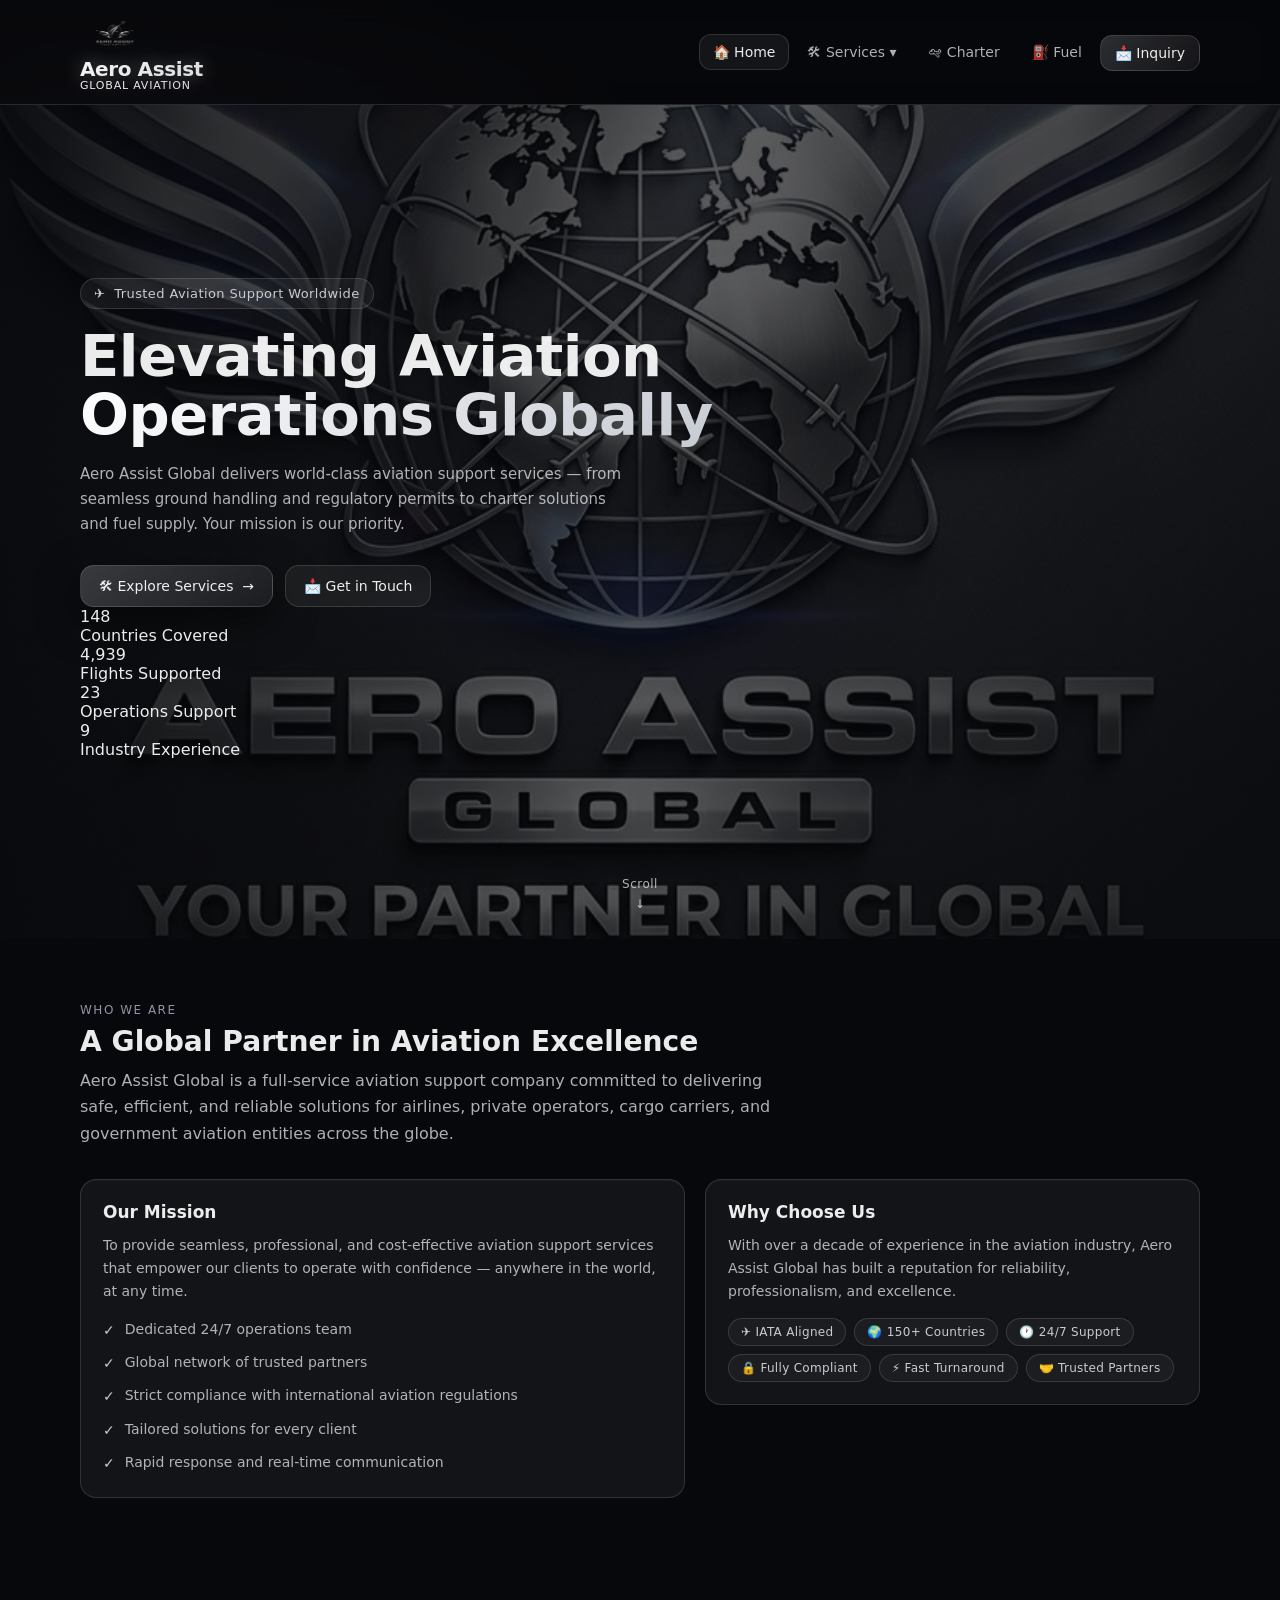
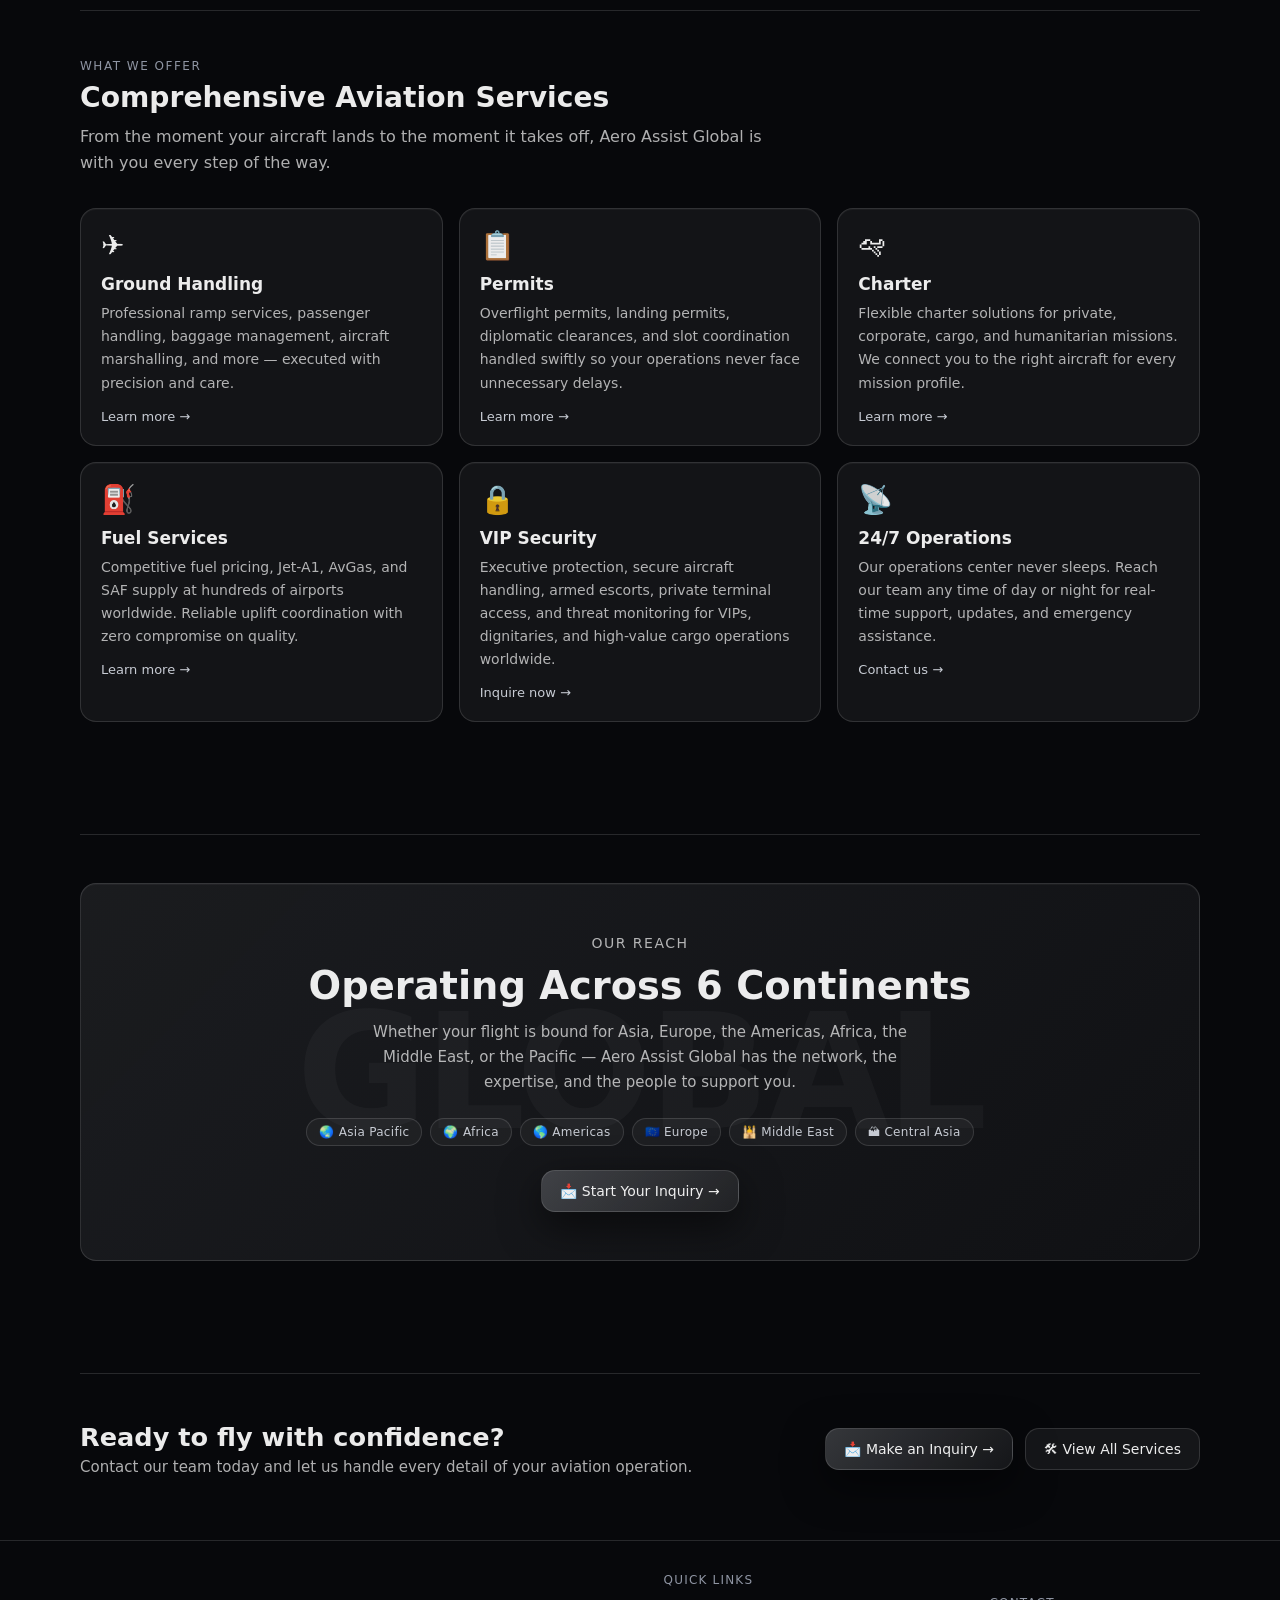
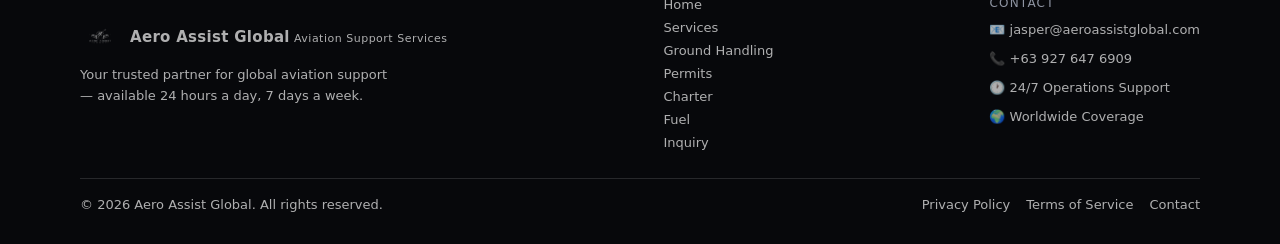
==== index.html @ 7ca82c84 "Update index.html" ====
<!DOCTYPE html>
<html lang="en">
<head>
  <meta charset="UTF-8" />
  <meta name="viewport" content="width=device-width, initial-scale=1.0" />
  <meta name="description" content="Aero Assist Global — Premier aviation support services including ground handling, permits, charter, and fuel services worldwide." />
  <title>Aero Assist Global | Aviation Support Services</title>
  <link rel="stylesheet" href="assets/css/styles.css" />
  <link rel="icon" type="image/png" href="assets/img/logo.png" />
</head>
<body>

  <a href="#main" class="skip-link">Skip to main content</a>

  <!-- ═══════════════════════════════════════
       HEADER / NAV
  ═══════════════════════════════════════ -->
  <header class="header">
    <div class="container">
      <nav class="nav" role="navigation" aria-label="Main navigation">

        <!-- Logo + Name - Larger -->
<div class="logo">
  <img src="assets/img/logo.png" 
       alt="Aero Assist Global Logo" 
       style="height: 46px; width: auto; margin-right: 12px;">
  <div style="
    display: flex;
    flex-direction: column;
    line-height: 1.1;
  ">
    <span style="
      font-size: 20px; 
      font-weight: 800; 
      color: rgba(255,255,255,0.98);
      letter-spacing: -0.4px;
    ">Aero Assist</span>
    <span style="
      font-size: 11px; 
      font-weight: 500; 
      color: rgba(255,255,255,0.65);
      letter-spacing: 0.8px;
    ">GLOBAL AVIATION</span>
  </div>
</div>

        <!-- Desktop + Mobile Nav Links -->
        <ul class="nav-links" data-nav-links role="list">

          <li class="nav-item">
            <a href="index.html"
               class="nav-link"
               data-page="index.html">
              🏠 Home
            </a>
          </li>

          <!-- Services with dropdown -->
          <li class="nav-item" data-dropdown>
            <a href="services.html"
               class="nav-link"
               data-page="services.html"
               aria-haspopup="true"
               aria-expanded="false">
              🛠 Services ▾
            </a>
           <div class="dropdown" role="menu">
  <a href="ground-handling.html" role="menuitem">
    <span class="dropdown-icon">✈️</span>
    <div>
      <div style="font-weight:600;color:rgba(255,255,255,0.92);">Ground Handling</div>
      <div style="font-size:12px;margin-top:2px;">Ramp, passenger & cargo support</div>
    </div>
  </a>
  <a href="permits.html" role="menuitem">
    <span class="dropdown-icon">📋</span>
    <div>
      <div style="font-weight:600;color:rgba(255,255,255,0.92);">Permits</div>
      <div style="font-size:12px;margin-top:2px;">Overflight & landing permits</div>
    </div>
  </a>
  <a href="hotel.html" role="menuitem">
    <span class="dropdown-icon">🏨</span>
    <div>
      <div style="font-weight:600;color:rgba(255,255,255,0.92);">Hotel</div>
      <div style="font-size:12px;margin-top:2px;">Crew & passenger accommodation</div>
    </div>
  </a>
  <a href="vip-transport.html" role="menuitem">
    <span class="dropdown-icon">🚗</span>
    <div>
      <div style="font-weight:600;color:rgba(255,255,255,0.92);">VIP Transportation</div>
      <div style="font-size:12px;margin-top:2px;">Luxury ground transfers</div>
    </div>
  </a>
</div>
          </li>

          <li class="nav-item">
            <a href="charter.html"
               class="nav-link"
               data-page="charter.html">
              🛩 Charter
            </a>
          </li>

          <li class="nav-item">
            <a href="fuel.html"
               class="nav-link"
               data-page="fuel.html">
              ⛽ Fuel
            </a>
          </li>

          <li class="nav-item">
            <a href="inquiry.html"
               class="nav-cta"
               data-page="inquiry.html">
              📩 Inquiry
            </a>
          </li>

        </ul>

        <!-- Hamburger button (mobile) -->
        <button
          class="menu-btn"
          data-menu-btn
          aria-label="Toggle navigation menu"
          aria-expanded="false">
          ☰
        </button>

      </nav>
    </div>
  </header>

  <!-- ═══════════════════════════════════════
       HERO — Background Video
  ═══════════════════════════════════════ -->
  <main id="main">
    <section class="hero" aria-label="Hero section">

      <!-- Background Video -->
      <video
        class="hero-video"
        autoplay
        muted
        loop
        playsinline
        poster="assets/media/hero-poster.jpg"
        aria-hidden="true">
        <source src="assets/media/hero.mp4" type="video/mp4" />
      </video>

      <!-- Overlay -->
      <div class="hero-overlay" aria-hidden="true"></div>

      <!-- Content -->
      <div class="container">
        <div class="hero-content">

          <div class="kicker">
            ✈️ &nbsp;Trusted Aviation Support Worldwide
          </div>

          <h1 class="hero-title">
            Elevating Aviation <span>Operations Globally</span>
          </h1>

          <p class="hero-lead">
            Aero Assist Global delivers world-class aviation support services —
            from seamless ground handling and regulatory permits to charter
            solutions and fuel supply. Your mission is our priority.
          </p>

          <div class="actions">
            <a href="services.html" class="btn primary">
              🛠 Explore Services &nbsp;→
            </a>
            <a href="inquiry.html" class="btn">
              📩 Get in Touch
            </a>
          </div>

          <!-- Animated Stats -->
          <div class="stats-row">
            <div class="stat-item reveal">
              <div
                class="num"
                data-target="150"
                data-suffix="+">0</div>
              <div class="label">Countries Covered</div>
            </div>
            <div class="stat-item reveal">
              <div
                class="num"
                data-target="5000"
                data-suffix="+">0</div>
              <div class="label">Flights Supported</div>
            </div>
            <div class="stat-item reveal">
              <div
                class="num"
                data-target="24"
                data-suffix="/7">0</div>
              <div class="label">Operations Support</div>
            </div>
            <div class="stat-item reveal">
              <div
                class="num"
                data-target="10"
                data-suffix="+ yrs">0</div>
              <div class="label">Industry Experience</div>
            </div>
          </div>

        </div>
      </div>

      <!-- Scroll hint -->
      <div class="scroll-hint" aria-hidden="true">
        <span>Scroll</span>
        <span>↓</span>
      </div>

    </section>

    <!-- ═══════════════════════════════════════
         SECTION — Who We Are
    ═══════════════════════════════════════ -->
    <section class="section" aria-labelledby="about-title">
      <div class="container">

        <p class="section-label">Who We Are</p>
        <h2 class="section-title reveal" id="about-title">
          A Global Partner in Aviation Excellence
        </h2>
        <p class="section-sub reveal">
          Aero Assist Global is a full-service aviation support company
          committed to delivering safe, efficient, and reliable solutions
          for airlines, private operators, cargo carriers, and government
          aviation entities across the globe.
        </p>

        <div class="split">
          <div class="panel reveal">
            <h3>Our Mission</h3>
            <p>
              To provide seamless, professional, and cost-effective aviation
              support services that empower our clients to operate with
              confidence — anywhere in the world, at any time.
            </p>
            <ul class="check-list" style="margin-top:14px;">
              <li>Dedicated 24/7 operations team</li>
              <li>Global network of trusted partners</li>
              <li>Strict compliance with international aviation regulations</li>
              <li>Tailored solutions for every client</li>
              <li>Rapid response and real-time communication</li>
            </ul>
          </div>
          <div class="panel reveal">
            <h3>Why Choose Us</h3>
            <p>
              With over a decade of experience in the aviation industry,
              Aero Assist Global has built a reputation for reliability,
              professionalism, and excellence.
            </p>
            <div class="badge-row" style="margin-top:14px;">
              <span class="badge">✈️ IATA Aligned</span>
              <span class="badge">🌍 150+ Countries</span>
              <span class="badge">🕐 24/7 Support</span>
              <span class="badge">🔒 Fully Compliant</span>
              <span class="badge">⚡ Fast Turnaround</span>
              <span class="badge">🤝 Trusted Partners</span>
            </div>
          </div>
        </div>

      </div>
    </section>

    <!-- ═══════════════════════════════════════
         SECTION — Services Overview
    ═══════════════════════════════════════ -->
    <section class="section" style="padding-top:0;" aria-labelledby="services-title">
      <div class="container">

        <hr class="divider" />

        <p class="section-label">What We Offer</p>
        <h2 class="section-title reveal" id="services-title">
          Comprehensive Aviation Services
        </h2>
        <p class="section-sub reveal">
          From the moment your aircraft lands to the moment it takes off,
          Aero Assist Global is with you every step of the way.
        </p>

        <div class="grid-3">

          <div class="card reveal">
            <div class="card-icon">✈️</div>
            <h3>Ground Handling</h3>
            <p>
              Professional ramp services, passenger handling, baggage
              management, aircraft marshalling, and more — executed with
              precision and care.
            </p>
            <a href="ground-handling.html" class="card-link">
              Learn more →
            </a>
          </div>

          <div class="card reveal">
            <div class="card-icon">📋</div>
            <h3>Permits</h3>
            <p>
              Overflight permits, landing permits, diplomatic clearances,
              and slot coordination handled swiftly so your operations
              never face unnecessary delays.
            </p>
            <a href="permits.html" class="card-link">
              Learn more →
            </a>
          </div>

          <div class="card reveal">
            <div class="card-icon">🛩</div>
            <h3>Charter</h3>
            <p>
              Flexible charter solutions for private, corporate, cargo,
              and humanitarian missions. We connect you to the right
              aircraft for every mission profile.
            </p>
            <a href="charter.html" class="card-link">
              Learn more →
            </a>
          </div>

          <div class="card reveal">
            <div class="card-icon">⛽</div>
            <h3>Fuel Services</h3>
            <p>
              Competitive fuel pricing, Jet-A1, AvGas, and SAF supply
              at hundreds of airports worldwide. Reliable uplift
              coordination with zero compromise on quality.
            </p>
            <a href="fuel.html" class="card-link">
              Learn more →
            </a>
          </div>

<div class="card reveal">
  <div class="card-icon">🔒</div>
  <h3>VIP Security</h3>
  <p>
    Executive protection, secure aircraft handling, armed escorts,
    private terminal access, and threat monitoring for VIPs,
    dignitaries, and high-value cargo operations worldwide.
  </p>
  <a href="inquiry.html" class="card-link">
    Inquire now →
  </a>
</div>

          <div class="card reveal">
            <div class="card-icon">📡</div>
            <h3>24/7 Operations</h3>
            <p>
              Our operations center never sleeps. Reach our team
              any time of day or night for real-time support,
              updates, and emergency assistance.
            </p>
            <a href="inquiry.html" class="card-link">
              Contact us →
            </a>
          </div>

        </div>

      </div>
    </section>

    <!-- ═══════════════════════════════════════
         SECTION — Global Reach Banner
    ═══════════════════════════════════════ -->
    <section
      class="section"
      style="padding-top:0;"
      aria-labelledby="reach-title">
      <div class="container">

        <hr class="divider" />

        <div
          class="panel reveal"
          style="
            text-align:center;
            padding: 48px 28px;
            background: linear-gradient(135deg,
              rgba(199,203,211,0.10),
              rgba(255,255,255,0.04));
            position:relative;
            overflow:hidden;">

          <!-- Decorative background text -->
          <div aria-hidden="true" style="
            position:absolute;
            inset:0;
            display:flex;
            align-items:center;
            justify-content:center;
            font-size: clamp(80px, 14vw, 160px);
            font-weight:900;
            color: rgba(255,255,255,0.03);
            pointer-events:none;
            user-select:none;
            letter-spacing:-4px;">
            GLOBAL
          </div>

          <div style="position:relative;">
            <p class="section-label" style="justify-content:center;display:flex;">
              Our Reach
            </p>
            <h2 id="reach-title" style="
              font-size: clamp(26px, 3vw, 40px);
              margin: 0 0 12px;">
              Operating Across 6 Continents
            </h2>
            <p style="
              color: var(--muted);
              max-width: 60ch;
              margin: 0 auto 24px;
              line-height:1.65;
              font-size:15px;">
              Whether your flight is bound for Asia, Europe, the Americas,
              Africa, the Middle East, or the Pacific — Aero Assist Global
              has the network, the expertise, and the people to support you.
            </p>
            <div class="badge-row" style="justify-content:center;">
              <span class="badge">🌏 Asia Pacific</span>
              <span class="badge">🌍 Africa</span>
              <span class="badge">🌎 Americas</span>
              <span class="badge">🇪🇺 Europe</span>
              <span class="badge">🕌 Middle East</span>
              <span class="badge">🏔 Central Asia</span>
            </div>
            <div style="margin-top:24px;">
              <a href="inquiry.html" class="btn primary">
                📩 Start Your Inquiry →
              </a>
            </div>
          </div>

        </div>

      </div>
    </section>

    <!-- ═══════════════════════════════════════
         SECTION — CTA Strip
    ═══════════════════════════════════════ -->
    <section class="section" style="padding-top:0;" aria-label="Call to action">
      <div class="container">
        <hr class="divider" />
        <div style="
          display:flex;
          align-items:center;
          justify-content:space-between;
          flex-wrap:wrap;
          gap:20px;">
          <div>
            <h2 style="margin:0 0 6px;font-size:clamp(20px,2vw,28px);">
              Ready to fly with confidence?
                          </h2>
            <p style="color:var(--muted);margin:0;font-size:15px;">
              Contact our team today and let us handle every detail
              of your aviation operation.
            </p>
          </div>
          <div class="actions">
            <a href="inquiry.html" class="btn primary">
              📩 Make an Inquiry →
            </a>
            <a href="services.html" class="btn">
              🛠 View All Services
            </a>
          </div>
        </div>
      </div>
    </section>

  </main>

  <!-- ═══════════════════════════════════════
       FOOTER
  ═══════════════════════════════════════ -->
  <footer class="footer" role="contentinfo">
    <div class="container">
      <div class="footer-inner">

        <!-- Brand -->
        <div>
          <div class="brand" style="margin-bottom:8px;">
            <img src="assets/img/logo.png" alt="Aero Assist Global Logo" />
            <div class="brand-text">
              <span class="name">Aero Assist Global</span>
              <span class="tag">Aviation Support Services</span>
            </div>
          </div>
          <p style="font-size:13px;color:var(--muted);max-width:38ch;line-height:1.6;">
            Your trusted partner for global aviation support —
            available 24 hours a day, 7 days a week.
          </p>
        </div>

        <!-- Quick Links -->
        <div>
          <p style="
            font-size:12px;
            text-transform:uppercase;
            letter-spacing:1.2px;
            color:var(--silver-2);
            margin:0 0 10px;">
            Quick Links
          </p>
          <div class="footer-links" style="flex-direction:column;gap:8px;">
            <a href="index.html">Home</a>
            <a href="services.html">Services</a>
            <a href="ground-handling.html">Ground Handling</a>
            <a href="permits.html">Permits</a>
            <a href="charter.html">Charter</a>
            <a href="fuel.html">Fuel</a>
            <a href="inquiry.html">Inquiry</a>
          </div>
        </div>

        <!-- Contact Info -->
        <div>
          <p style="
            font-size:12px;
            text-transform:uppercase;
            letter-spacing:1.2px;
            color:var(--silver-2);
            margin:0 0 10px;">
            Contact
          </p>
          <div style="
            display:grid;
            gap:8px;
            font-size:13px;
            color:var(--muted);
            line-height:1.6;">
            <span>📧 jasper@aeroassistglobal.com</span>
            <span>📞 +63 927 647 6909</span>
            <span>🕐 24/7 Operations Support</span>
            <span>🌍 Worldwide Coverage</span>
          </div>
        </div>

      </div>

      <!-- Bottom bar -->
      <div style="
        margin-top:28px;
        padding-top:18px;
        border-top:1px solid var(--border);
        display:flex;
        align-items:center;
        justify-content:space-between;
        flex-wrap:wrap;
        gap:12px;
        font-size:13px;
        color:var(--muted);">
        <span>
          © <span data-year></span> Aero Assist Global.
          All rights reserved.
        </span>
        <div class="footer-links">
          <a href="inquiry.html">Privacy Policy</a>
          <a href="inquiry.html">Terms of Service</a>
          <a href="inquiry.html">Contact</a>
        </div>
      </div>

    </div>
  </footer>

  <script src="assets/js/main.js"></script>
</body>
</html>
---- assets/css/styles.css ----
/* ============================================================
   AERO ASSIST GLOBAL — Global Stylesheet
   Theme: Black + Silver | Modern | Responsive
   ============================================================ */

:root {
  --bg: #07080b;
  --surface: rgba(255, 255, 255, 0.06);
  --surface-2: rgba(255, 255, 255, 0.10);
  --text: rgba(255, 255, 255, 0.92);
  --muted: rgba(255, 255, 255, 0.68);
  --silver: #c7cbd3;
  --silver-2: #8f95a3;
  --border: rgba(255, 255, 255, 0.13);
  --shadow: 0 14px 40px rgba(0, 0, 0, 0.55);
  --radius: 16px;
  --max: 1120px;
  --font: ui-sans-serif, system-ui, -apple-system, "Segoe UI", Roboto, Arial, sans-serif;
  --transition: 200ms ease;
}

/* ── Reset ── */
*, *::before, *::after { box-sizing: border-box; margin: 0; padding: 0; }
html { scroll-behavior: smooth; font-size: 16px; }
body {
  font-family: var(--font);
  background:
    radial-gradient(1200px 700px at 10% 10%, rgba(199, 203, 211, 0.11), transparent 55%),
    radial-gradient(900px 550px at 85% 15%, rgba(199, 203, 211, 0.09), transparent 60%),
    var(--bg);
  color: var(--text);
  min-height: 100vh;
  -webkit-font-smoothing: antialiased;
}
a { color: inherit; text-decoration: none; }
img, video { display: block; max-width: 100%; }
ul { list-style: none; }

/* ── Layout ── */
.container {
  width: min(var(--max), calc(100% - 32px));
  margin-inline: auto;
}

/* ── Skip link (accessibility) ── */
.skip-link {
  position: absolute;
  left: -999px;
  top: auto;
  width: 1px;
  height: 1px;
  overflow: hidden;
}
.skip-link:focus {
  left: 16px;
  top: 16px;
  width: auto;
  height: auto;
  padding: 10px 14px;
  background: #111;
  border: 1px solid var(--border);
  border-radius: 10px;
  z-index: 9999;
}

/* ============================================================
   HEADER / NAV
   ============================================================ */
.header {
  position: sticky;
  top: 0;
  z-index: 100;
  backdrop-filter: blur(14px);
  -webkit-backdrop-filter: blur(14px);
  background: rgba(7, 8, 11, 0.60);
  border-bottom: 1px solid var(--border);
}

.nav {
  display: flex;
  align-items: center;
  justify-content: space-between;
  padding: 12px 0;
  gap: 12px;
  position: relative;
}

/* Brand */
.brand {
  display: flex;
  align-items: center;
  gap: 10px;
  flex-shrink: 0;
}
.brand img {
  width: 40px;
  height: 40px;
  object-fit: contain;
}
.brand-text .name {
  font-size: 15px;
  font-weight: 700;
  letter-spacing: 0.3px;
  line-height: 1.2;
}
.brand-text .tag {
  font-size: 11px;
  color: var(--muted);
  letter-spacing: 0.5px;
}

/* Logo Styles - Larger & Glowing */
.logo {
  font-size: clamp(28px, 5.5vw, 38px);
  font-weight: 900;
  letter-spacing: -1px;
  background: linear-gradient(135deg, #ffffff 0%, rgba(255,255,255,0.95) 30%, rgba(255,255,255,0.85) 100%);
  -webkit-background-clip: text;
  -webkit-text-fill-color: transparent;
  background-clip: text;
  position: relative;
  text-shadow: 0 0 20px rgba(255,255,255,0.40), 0 0 40px rgba(255,255,255,0.15);
  transition: all 0.4s cubic-bezier(0.25, 0.46, 0.45, 0.94);
}
.logo:hover {
  text-shadow: 0 0 30px rgba(255,255,255,0.60), 0 0 60px rgba(255,255,255,0.25);
  transform: scale(1.05);
}
@media (max-width: 768px) {
  .logo {
    font-size: clamp(26px, 8vw, 34px);
    text-shadow: 0 0 25px rgba(255,255,255,0.50), 0 0 50px rgba(255,255,255,0.20);
  }
}

/* Nav links */
.nav-links {
  display: flex;
  align-items: center;
  gap: 4px;
}

.nav-item { position: relative; }

.nav-link {
  display: inline-flex;
  align-items: center;
  gap: 6px;
  padding: 9px 13px;
  border-radius: 12px;
  border: 1px solid transparent;
  color: var(--muted);
  font-size: 14px;
  transition: background var(--transition), color var(--transition), border-color var(--transition);
  cursor: pointer;
  white-space: nowrap;
  user-select: none;
}
.nav-link svg { width: 14px; height: 14px; transition: transform var(--transition); }
.nav-item:hover > .nav-link svg { transform: rotate(180deg); }
.nav-link:hover,
.nav-link.active {
  color: var(--text);
  background: var(--surface);
  border-color: var(--border);
}

/* Inquiry CTA button */
.nav-cta {
  padding: 9px 14px;
  border-radius: 12px;
  background: linear-gradient(135deg, rgba(199, 203, 211, 0.20), rgba(255, 255, 255, 0.05));
  border: 1px solid var(--border);
  color: var(--text);
  font-size: 14px;
  transition: background var(--transition), transform var(--transition);
}
.nav-cta:hover {
  background: linear-gradient(135deg, rgba(199, 203, 211, 0.28), rgba(255, 255, 255, 0.08));
  transform: translateY(-1px);
}

/* Dropdown */
.dropdown {
  position: absolute;
  top: calc(100% + 8px);
  left: 0;
  min-width: 230px;
  background: rgba(10, 12, 18, 0.96);
  border: 1px solid var(--border);
  border-radius: 14px;
  box-shadow: var(--shadow);
  padding: 8px;
  opacity: 0;
  pointer-events: none;
  transform: translateY(6px);
  transition: opacity var(--transition), transform var(--transition);
}
.nav-item:hover .dropdown,
.nav-item:focus-within .dropdown {
  opacity: 1;
  pointer-events: all;
  transform: translateY(0);
}
.dropdown a {
  display: flex;
  align-items: center;
  gap: 10px;
  padding: 10px 12px;
  border-radius: 10px;
  color: var(--muted);
  font-size: 14px;
  transition: background var(--transition), color var(--transition);
}
.dropdown a:hover {
  background: var(--surface);
  color: var(--text);
}
.dropdown a svg {
  width: 16px;
  height: 16px;
  flex-shrink: 0;
  color: var(--silver-2);
}

/* Hamburger */
.menu-btn {
  display: none;
  align-items: center;
  justify-content: center;
  padding: 9px 11px;
  border-radius: 12px;
  background: var(--surface);
  border: 1px solid var(--border);
  color: var(--text);
  cursor: pointer;
  transition: background var(--transition);
}
.menu-btn:hover { background: var(--surface-2); }
.menu-btn svg { width: 20px; height: 20px; }

/* ── Mobile nav ── */
@media (max-width: 900px) {
  .menu-btn { display: flex; }
  .nav-links {
    display: none;
    position: absolute;
    top: 58px;
    left: 0;
    right: 0;
    flex-direction: column;
    align-items: stretch;
    background: rgba(10, 12, 18, 0.97);
    border: 1px solid var(--border);
    border-radius: 16px;
    padding: 10px;
    gap: 4px;
  }
  .nav-links.open { display: flex; }
  .nav-item:hover .dropdown { opacity: 0; pointer-events: none; transform: translateY(6px); }
  .dropdown {
    position: static;
    opacity: 0;
    pointer-events: none;
    transform: none;
    max-height: 0;
    overflow: hidden;
    transition: opacity var(--transition), max-height 300ms ease;
    border-radius: 12px;
    margin-top: 4px;
  }
  .nav-item.open .dropdown {
    opacity: 1;
    pointer-events: all;
    max-height: 300px;
  }
  .nav-cta { text-align: center; }
}

/* ============================================================
   HERO (Home page)
   ============================================================ */
.hero {
  position: relative;
  min-height: calc(100vh - 66px);
  display: grid;
  align-items: center;
  overflow: hidden;
}

.hero-video {
  position: absolute;
  inset: 0;
  width: 100%;
  height: 100%;
  object-fit: cover;
  filter: brightness(0.70) saturate(0.90);
}

.hero-overlay {
  position: absolute;
  inset: 0;
  background: linear-gradient(
    105deg,
    rgba(7, 8, 11, 0.88) 0%,
    rgba(7, 8, 11, 0.50) 50%,
    rgba(7, 8, 11, 0.80) 100%
  );
}

.hero-content {
  position: relative;
  padding: 72px 0 80px;
  max-width: 680px;
}

.kicker {
  display: inline-flex;
  align-items: center;
  gap: 8px;
  padding: 7px 13px;
  border: 1px solid var(--border);
  background: rgba(255, 255, 255, 0.06);
  border-radius: 999px;
  color: var(--silver);
  font-size: 13px;
  letter-spacing: 0.4px;
  margin-bottom: 18px;
}
.kicker svg { width: 14px; height: 14px; }

.hero-title {
  font-size: clamp(36px, 4.5vw, 62px);
  line-height: 1.04;
  letter-spacing: -0.5px;
  margin-bottom: 16px;
}
.hero-title span {
  background: linear-gradient(135deg, #ffffff, var(--silver));
  -webkit-background-clip: text;
  -webkit-text-fill-color: transparent;
  background-clip: text;
}

.hero-lead {
  color: var(--muted);
  font-size: clamp(15px, 1.1vw, 18px);
  line-height: 1.65;
  margin-bottom: 28px;
  max-width: 58ch;
}

.actions {
  display: flex;
  gap: 12px;
  flex-wrap: wrap;
}

/* Scroll indicator */
.scroll-hint {
  position: absolute;
  bottom: 28px;
  left: 50%;
  transform: translateX(-50%);
  display: flex;
  flex-direction: column;
  align-items: center;
  gap: 6px;
  color: var(--muted);
  font-size: 12px;
  letter-spacing: 0.5px;
  animation: bounce 2s infinite;
}
.scroll-hint svg { width: 18px; height: 18px; }
@keyframes bounce {
  0%, 100% { transform: translateX(-50%) translateY(0); }
  50% { transform: translateX(-50%) translateY(6px); }
}

/* ============================================================
   BUTTONS
   ============================================================ */
.btn {
  display: inline-flex;
  align-items: center;
  justify-content: center;
  gap: 8px;
  padding: 12px 18px;
  border-radius: 14px;
  border: 1px solid var(--border);
  background: var(--surface);
  color: var(--text);
  font-size: 14px;
  font-family: var(--font);
  cursor: pointer;
  transition: transform var(--transition), background var(--transition), border-color var(--transition), box-shadow var(--transition);
}
.btn:hover {
  transform: translateY(-2px);
  background: var(--surface-2);
  border-color: rgba(255, 255, 255, 0.22);
  box-shadow: 0 8px 24px rgba(0, 0, 0, 0.35);
}
.btn:active { transform: translateY(0); }
.btn.primary {
  background: linear-gradient(135deg, rgba(199, 203, 211, 0.24), rgba(255, 255, 255, 0.06));
  box-shadow: var(--shadow);
}
.btn.primary:hover {
  background: linear-gradient(135deg, rgba(199, 203, 211, 0.30), rgba(255, 255, 255, 0.09));
}
.btn svg { width: 16px; height: 16px; }

/* ============================================================
   SECTIONS
   ============================================================ */
.section { padding: 64px 0; }
.section-label {
  font-size: 12px;
  letter-spacing: 1.5px;
  text-transform: uppercase;
  color: var(--silver-2);
  margin-bottom: 8px;
}
.section-title {
  font-size: clamp(22px, 2.2vw, 30px);
  margin-bottom: 10px;
}
.section-sub {
  color: var(--muted);
  max-width: 68ch;
  line-height: 1.65;
  margin-bottom: 32px;
}

/* Divider */
.divider {
  border: none;
  border-top: 1px solid var(--border);
  margin: 0;
}

/* ============================================================
   CARDS / GRID
   ============================================================ */
.grid-3 {
  display: grid;
  grid-template-columns: repeat(3, 1fr);
  gap: 16px;
}
.grid-2 {
  display: grid;
  grid-template-columns: repeat(2, 1fr);
  gap: 16px;
}
@media (max-width: 900px) { .grid-3 { grid-template-columns: 1fr; } }

.card {
  background: rgba(255, 255, 255, 0.05);
  border: 1px solid var(--border);
  border-radius: var(--radius);
  padding: 20px;
  box-shadow: 0 1px 0 rgba(255, 255, 255, 0.04) inset;
  transition: transform var(--transition), background var(--transition), border-color var(--transition);
}
.card:hover {
  transform: translateY(-3px);
  background: rgba(255, 255, 255, 0.08);
  border-color: rgba(255, 255, 255, 0.22);
}
.card-icon {
  font-size: 28px;
  margin-bottom: 12px;
}
.card h3 {
  margin: 0 0 8px;
  font-size: 17px;
}
.card p {
  color: var(--muted);
  line-height: 1.65;
  font-size: 14px;
}
.card-link {
  display: inline-flex;
  align-items: center;
  gap: 6px;
  margin-top: 14px;
  font-size: 13px;
  color: var(--silver);
  transition: gap var(--transition);
}
.card-link:hover { gap: 10px; }

/* ============================================================
   PAGE HERO (inner pages)
   ============================================================ */
.page-hero {
  padding: 52px 0 36px;
  border-bottom: 1px solid var(--border);
  background: linear-gradient(180deg, rgba(255, 255, 255, 0.05), transparent);
  position: relative;
  overflow: hidden;
}
.page-hero::before {
  content: "";
  position: absolute;
  inset: 0;
  background: radial-gradient(800px 400px at 80% 50%, rgba(199, 203, 211, 0.07), transparent 70%);
  pointer-events: none;
}
.breadcrumbs {
  font-size: 13px;
  color: var(--silver-2);
  margin-bottom: 12px;
  display: flex;
  align-items: center;
  gap: 6px;
}
.breadcrumbs a:hover { color: var(--text); }
.page-title {
  font-size: clamp(28px, 3.2vw, 46px);
  margin: 0 0 10px;
  letter-spacing: -0.3px;
}
.page-title span {
  background: linear-gradient(135deg, #ffffff, #8f95a3);
  -webkit-background-clip: text;
  -webkit-text-fill-color: transparent;
  background-clip: text;
}
.page-lead {
  color: var(--muted);
  max-width: 72ch;
  line-height: 1.65;
  font-size: clamp(14px, 1vw, 17px);
}

/* ============================================================
   SPLIT LAYOUT
   ============================================================ */
.split {
  display: grid;
  grid-template-columns: 1.1fr 0.9fr;
  gap: 20px;
  align-items: start;
}
@media (max-width: 900px) { .split { grid-template-columns: 1fr; } }

/* ============================================================
   PANEL
   ============================================================ */
.panel {
  background: rgba(255, 255, 255, 0.05);
  border: 1px solid var(--border);
  border-radius: var(--radius);
  padding: 22px;
  box-shadow: 0 1px 0 rgba(255, 255, 255, 0.04) inset;
}
.panel h3 {
  margin: 0 0 12px;
  font-size: 17px;
}
.panel p {
  color: var(--muted);
  line-height: 1.65;
  font-size: 14px;
}

/* ============================================================
   LIST
   ============================================================ */
.list {
  margin: 12px 0 0;
  padding-left: 18px;
  color: var(--muted);
  line-height: 1.8;
  font-size: 14px;
}
.list li { margin-bottom: 4px; }

.check-list {
  list-style: none;
  padding: 0;
  margin: 12px 0 0;
  display: grid;
  gap: 10px;
}
.check-list li {
  display: flex;
  align-items: flex-start;
  gap: 10px;
  color: var(--muted);
  font-size: 14px;
  line-height: 1.6;
}
.check-list li::before {
  content: "✓";
  color: var(--silver);
  font-weight: 700;
  flex-shrink: 0;
  margin-top: 1px;
}

/* ============================================================
   BADGES
   ============================================================ */
.badge-row {
  display: flex;
  gap: 8px;
  flex-wrap: wrap;
  margin-top: 16px;
}
.badge {
  font-size: 12px;
  color: var(--silver);
  border: 1px solid var(--border);
  background: rgba(255, 255, 255, 0.04);
  padding: 6px 12px;
  border-radius: 999px;
  letter-spacing: 0.3px;
}

/* ============================================================
   SERVICES SELECTION PAGE
   ============================================================ */
.services-grid {
  display: grid;
  grid-template-columns: repeat(2, 1fr);
  gap: 20px;
  margin-top: 32px;
}
@media (max-width: 700px) { .services-grid { grid-template-columns: 1fr; } }

.service-card {
  background: rgba(255, 255, 255, 0.05);
  border: 1px solid var(--border);
  border-radius: 20px;
  padding: 32px 28px;
  display: flex;
  flex-direction: column;
  gap: 14px;
  transition: transform var(--transition), background var(--transition), border-color var(--transition), box-shadow var(--transition);
  cursor: pointer;
  position: relative;
  overflow: hidden;
}
.service-card::before {
  content: "";
  position: absolute;
  inset: 0;
  background: radial-gradient(500px 300px at 80% 0%, rgba(199, 203, 211, 0.08), transparent 70%);
  pointer-events: none;
}
.service-card:hover {
  transform: translateY(-4px);
  background: rgba(255, 255, 255, 0.08);
  border-color: rgba(255, 255, 255, 0.24);
  box-shadow: 0 20px 50px rgba(0, 0, 0, 0.45);
}
.service-card-icon {
  font-size: 40px;
  line-height: 1;
}
.service-card h2 {
  margin: 0;
  font-size: 22px;
}
.service-card p {
  color: var(--muted);
  line-height: 1.65;
  font-size: 14px;
  margin: 0;
}
.service-card-arrow {
  margin-top: auto;
  display: inline-flex;
  align-items: center;
  gap: 8px;
  color: var(--silver);
  font-size: 14px;
  transition: gap var(--transition);
}
.service-card:hover .service-card-arrow { gap: 14px; }

/* ============================================================
   CHARTER & FUEL — INFO BLOCKS
   ============================================================ */
.info-grid {
  display: grid;
  grid-template-columns: repeat(3, 1fr);
  gap: 16px;
  margin-top: 32px;
}
@media (max-width: 900px) { .info-grid { grid-template-columns: 1fr; } }

.info-card {
  background: rgba(255, 255, 255, 0.05);
  border: 1px solid var(--border);
  border-radius: var(--radius);
  padding: 22px;
  transition: transform var(--transition), background var(--transition);
}
.info-card:hover {
  transform: translateY(-2px);
  background: rgba(255, 255, 255, 0.08);
}
.info-card-icon { font-size: 30px; margin-bottom: 12px; }
.info-card h3 { margin: 0 0 8px; font-size: 16px; }
.info-card p { color: var(--muted); font-size: 14px; line-height: 1.65; }

.coverage-map {
  background: rgba(255, 255, 255, 0.04);
  border: 1px solid var(--border);
  border-radius: var(--radius);
  padding: 28px;
  text-align: center;
  margin-top: 32px;
}
.coverage-map .map-placeholder {
  font-size: 80px;
  margin-bottom: 12px;
  opacity: 0.6;
}
.coverage-map p { color: var(--muted); font-size: 14px; }

/* ============================================================
   FAQ
   ============================================================ */
.faq { display: grid; gap: 10px; }

.faq details {
  background: rgba(255, 255, 255, 0.05);
  border: 1px solid var(--border);
  border-radius: 14px;
  padding: 0;
  overflow: hidden;
  transition: background var(--transition);
}
.faq details[open] {
  background: rgba(255, 255, 255, 0.07);
  border-color: rgba(255, 255, 255, 0.20);
}
.faq summary {
  cursor: pointer;
  list-style: none;
  font-weight: 600;
  font-size: 15px;
  padding: 16px 18px;
  display: flex;
  justify-content: space-between;
  align-items: center;
  gap: 12px;
}
.faq summary::-webkit-details-marker { display: none; }
.faq summary::after {
  content: "+";
  font-size: 20px;
  color: var(--silver-2);
  flex-shrink: 0;
  transition: transform var(--transition);
}
.faq details[open] summary::after {
  transform: rotate(45deg);
}
.faq .answer {
  color: var(--muted);
  padding: 0 18px 16px;
  line-height: 1.7;
  font-size: 14px;
}

/* ============================================================
   SUGGESTION / INQUIRY FORM
   ============================================================ */
.form { display: grid; gap: 14px; }

.form-group { display: grid; gap: 6px; }

.form-label {
  font-size: 13px;
  color: var(--silver-2);
  letter-spacing: 0.3px;
}

.form-input,
.form-textarea,
.form-select {
  width: 100%;
  padding: 12px 14px;
  border-radius: 12px;
  border: 1px solid var(--border);
  background: rgba(0, 0, 0, 0.30);
  color: var(--text);
  font-family: var(--font);
  font-size: 14px;
  outline: none;
  transition: border-color var(--transition), background var(--transition);
}
.form-input:focus,
.form-textarea:focus,
.form-select:focus {
  border-color: rgba(199, 203, 211, 0.45);
  background: rgba(0, 0, 0, 0.40);
}
.form-textarea { min-height: 140px; resize: vertical; }
.form-select option { background: #111; }

.form-row {
  display: grid;
  grid-template-columns: 1fr 1fr;
  gap: 14px;
}
@media (max-width: 600px) { .form-row { grid-template-columns: 1fr; } }

/* ============================================================
   DIVIDER
   ============================================================ */
.divider {
  border: none;
  border-top: 1px solid var(--border);
  margin: 48px 0;
}

/* ============================================================
   FOOTER
   ============================================================ */
.footer {
  border-top: 1px solid var(--border);
  padding: 32px 0;
  color: var(--muted);
  font-size: 13px;
}
.footer-inner {
  display: flex;
  align-items: center;
  justify-content: space-between;
  flex-wrap: wrap;
  gap: 16px;
}
.footer-links {
  display: flex;
  gap: 16px;
  flex-wrap: wrap;
}
.footer-links a:hover { color: var(--text); }

/* ============================================================
   REVEAL ANIMATION
   ============================================================ */
.reveal {
  opacity: 0;
  transform: translateY(14px);
  transition: opacity 480ms ease, transform 480ms ease;
}
.reveal.visible {
  opacity: 1;
  transform: translateY(0);
}

/* ============================================================
   REDUCED MOTION
   ============================================================ */
@media (prefers-reduced-motion: reduce) {
  *, *::before, *::after { transition: none !important; animation: none !important; }
  html { scroll-behavior: auto; }
  .reveal { opacity: 1; transform: none; }
}

/* ============================================================
   SERVICES PAGE — PERFECT BACKGROUND IMAGES
   ============================================================ */
.services-grid {
  display: grid;
  grid-template-columns: repeat(auto-fit, minmax(320px, 1fr));
  gap: 24px;
  margin-top: 32px;
}

.service-card {
  position: relative;
  height: 420px;
  background-size: cover !important;           /* ← FILL THE BOX */
  background-position: center center !important; /* ← CENTERED */
  background-repeat: no-repeat !important;
  border-radius: 24px;
  overflow: hidden;
  transition: all var(--transition);
  text-decoration: none;
  box-shadow: 0 20px 60px rgba(0,0,0,0.45);
}

.service-overlay {
  position: absolute;
  inset: 0;
  background: linear-gradient(
    135deg,
    rgba(7,8,11,0.85) 0%,
    rgba(7,8,11,0.70) 40%,
    rgba(7,8,11,0.90) 100%
  );
  opacity: 0.95;
  transition: opacity var(--transition);
  border-radius: 24px; /* ← Match card radius */
}

.service-card:hover .service-overlay {
  opacity: 0.92;
}

.service-card-content {
  position: relative;
  z-index: 2;
  height: 100%;
  display: flex;
  flex-direction: column;
  padding: 36px 28px;
  color: white;
}

/* Rest of CSS stays the same... */

/* ============================================================
   LOGO BACKGROUND — USING YOUR logo-bg.png
   ============================================================ */
.page-with-logo-bg {
  min-height: 100vh;
  position: relative;
  background: 
    radial-gradient(circle at 25% 15%, rgba(255,255,255,0.04) 0%, transparent 50%),
    radial-gradient(circle at 75% 85%, rgba(255,255,255,0.03) 0%, transparent 50%),
    linear-gradient(135deg, #07080b 0%, #1a1d24 50%, #0d0f14 100%);
}

.page-with-logo-bg::before {
  content: '';
  position: fixed;
  top: 0;
  left: 0;
  width: 100%;
  height: 100%;
  background-image: url('../img/logo-bg.png');
  background-size: 900px auto;
  background-position: center 20%;
  background-repeat: no-repeat;
  opacity: 0.5;
  z-index: -2;
  pointer-events: none;
}

.page-with-logo-bg::after {
  content: '';
  position: fixed;
  top: 0;
  left: 0;
  width: 100%;
  height: 100%;
  background: rgba(7, 8, 11, 0.90);
  z-index: -1;
  pointer-events: none;
}

.page-with-logo-bg .header,
.page-with-logo-bg main,
.page-with-logo-bg .footer {
  position: relative;
  z-index: 10;
}
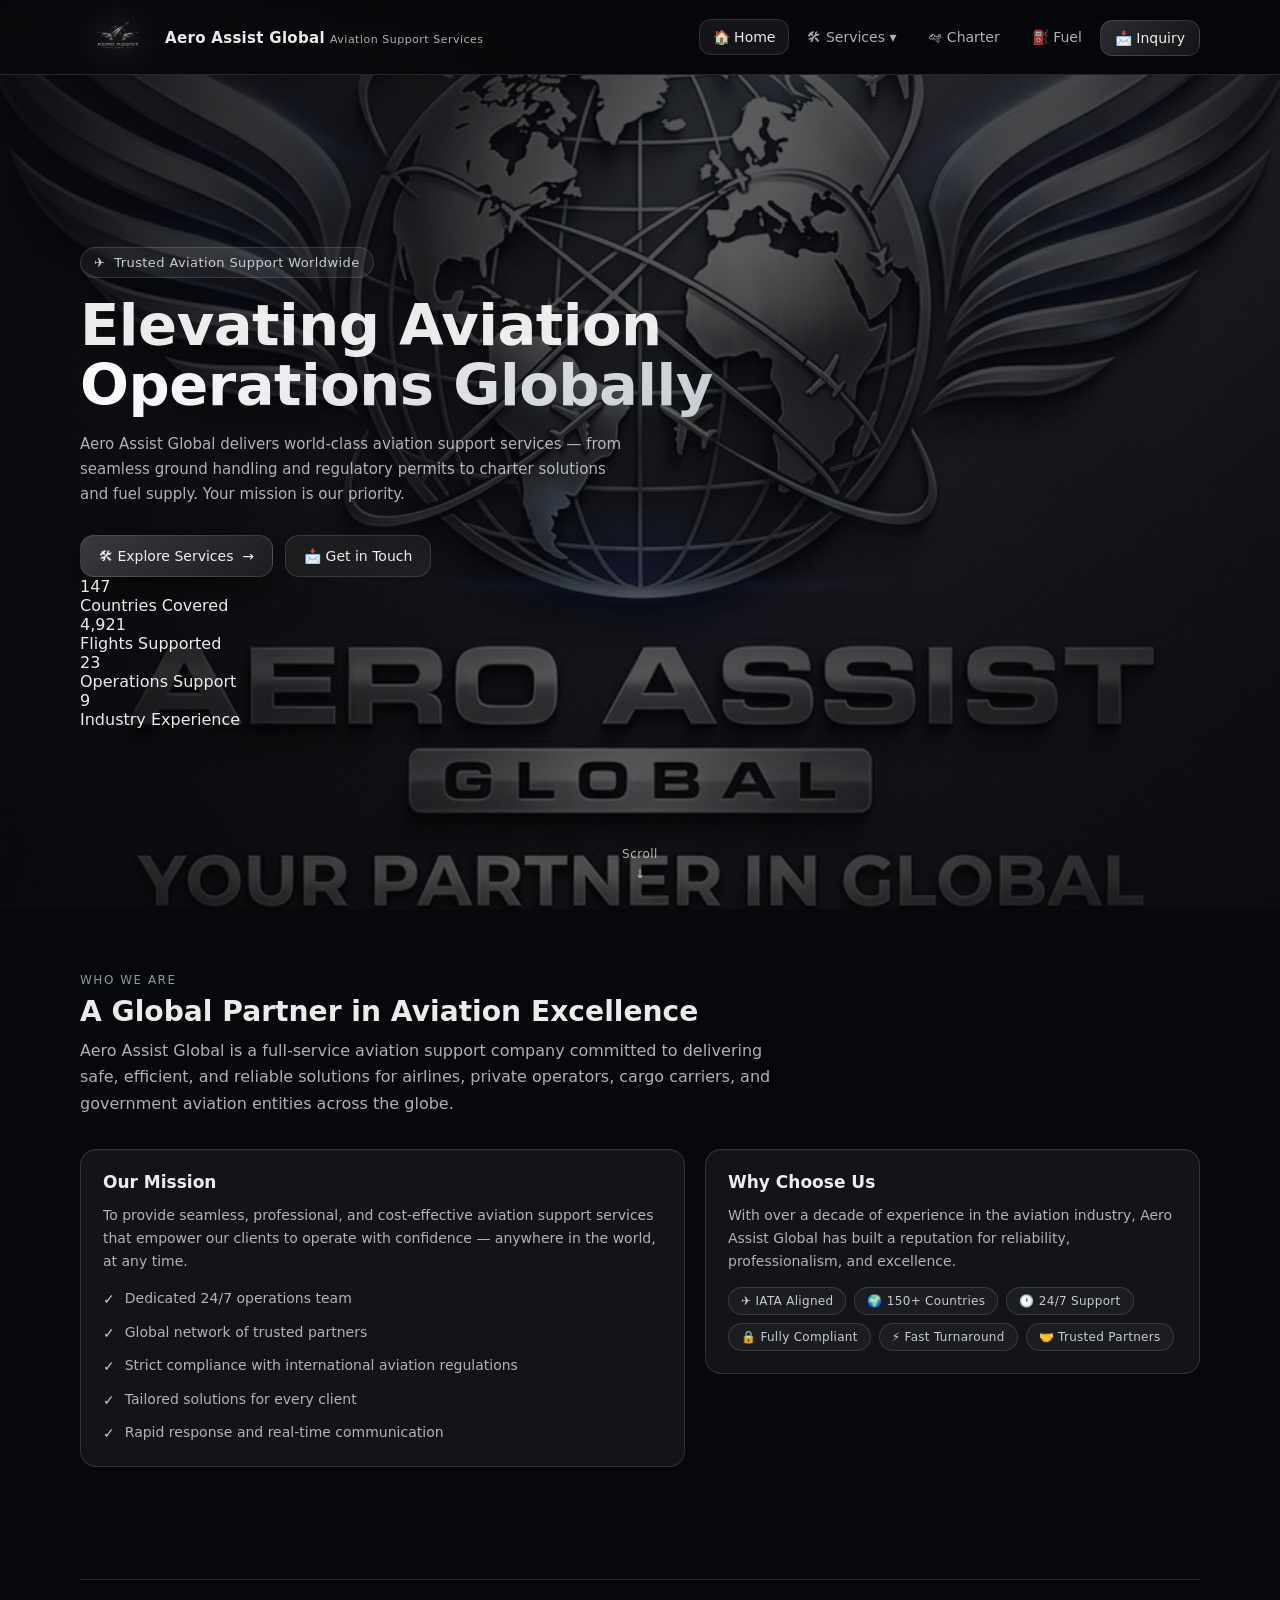
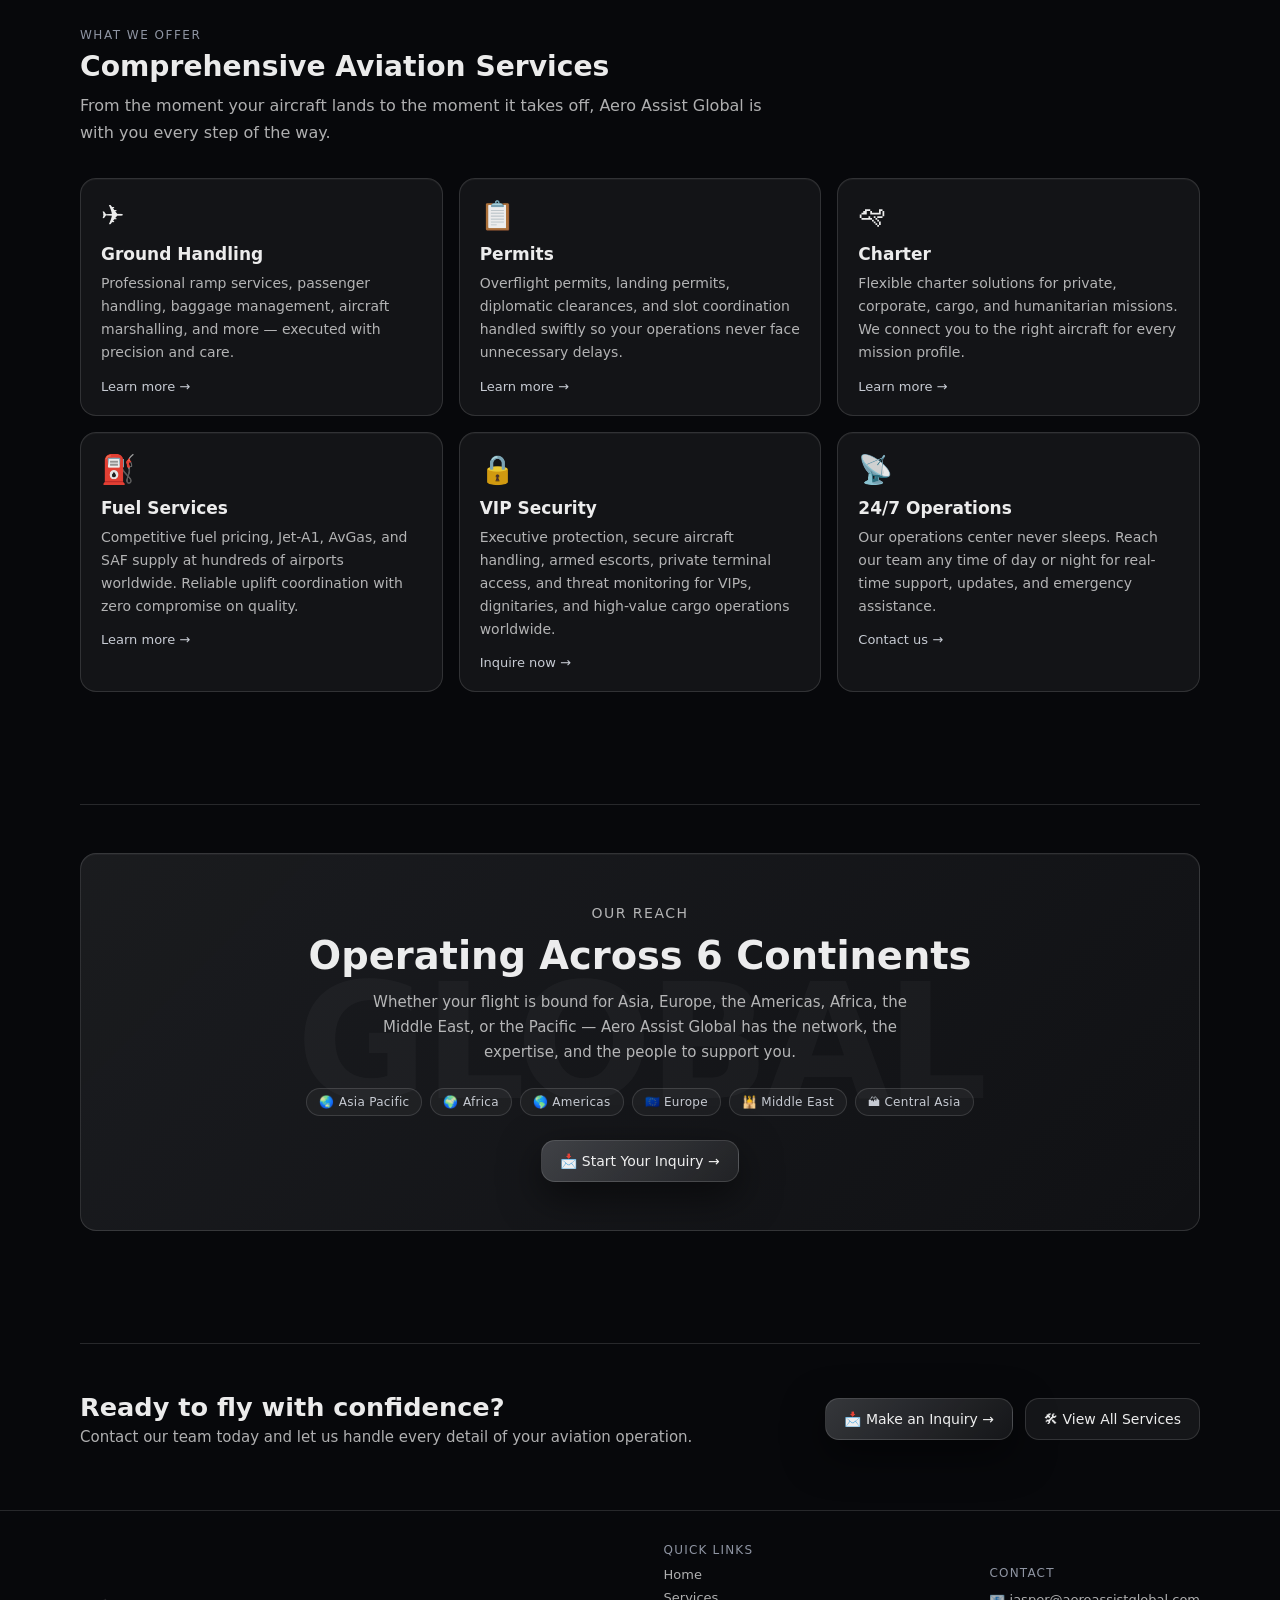
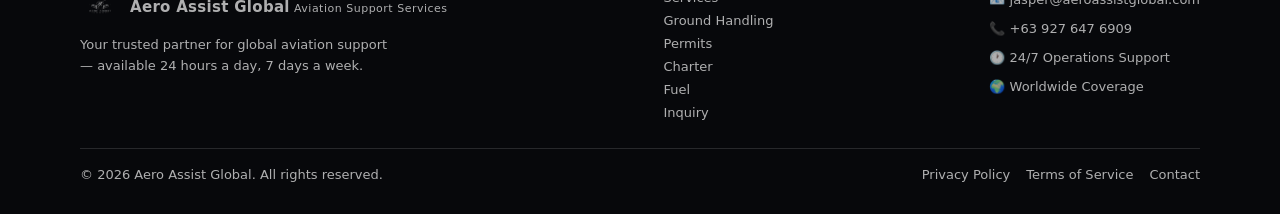
==== commit f6f6df12: "Update index.html" ====
--- a/index.html
+++ b/index.html
@@ -19,30 +19,21 @@
     <div class="container">
       <nav class="nav" role="navigation" aria-label="Main navigation">
 
-        <!-- Logo + Name - Larger -->
-<div class="logo">
+        <!-- Brand - Logo + Name Side by Side -->
+<a href="index.html" class="brand">
   <img src="assets/img/logo.png" 
-       alt="Aero Assist Global Logo" 
-       style="height: 46px; width: auto; margin-right: 12px;">
-  <div style="
-    display: flex;
-    flex-direction: column;
-    line-height: 1.1;
-  ">
-    <span style="
-      font-size: 20px; 
-      font-weight: 800; 
-      color: rgba(255,255,255,0.98);
-      letter-spacing: -0.4px;
-    ">Aero Assist</span>
-    <span style="
-      font-size: 11px; 
-      font-weight: 500; 
-      color: rgba(255,255,255,0.65);
-      letter-spacing: 0.8px;
-    ">GLOBAL AVIATION</span>
+       alt="Aero Assist Global Logo"
+       style="
+         height: 50px; 
+         width: auto;
+         filter: drop-shadow(0 0 20px rgba(255,255,255,0.45)) drop-shadow(0 0 40px rgba(255,255,255,0.15));
+         transition: all 0.4s ease;
+       ">
+  <div class="brand-text">
+    <span class="name">Aero Assist Global</span>
+    <span class="tag">Aviation Support Services</span>
   </div>
-</div>
+</a>
 
         <!-- Desktop + Mobile Nav Links -->
         <ul class="nav-links" data-nav-links role="list">
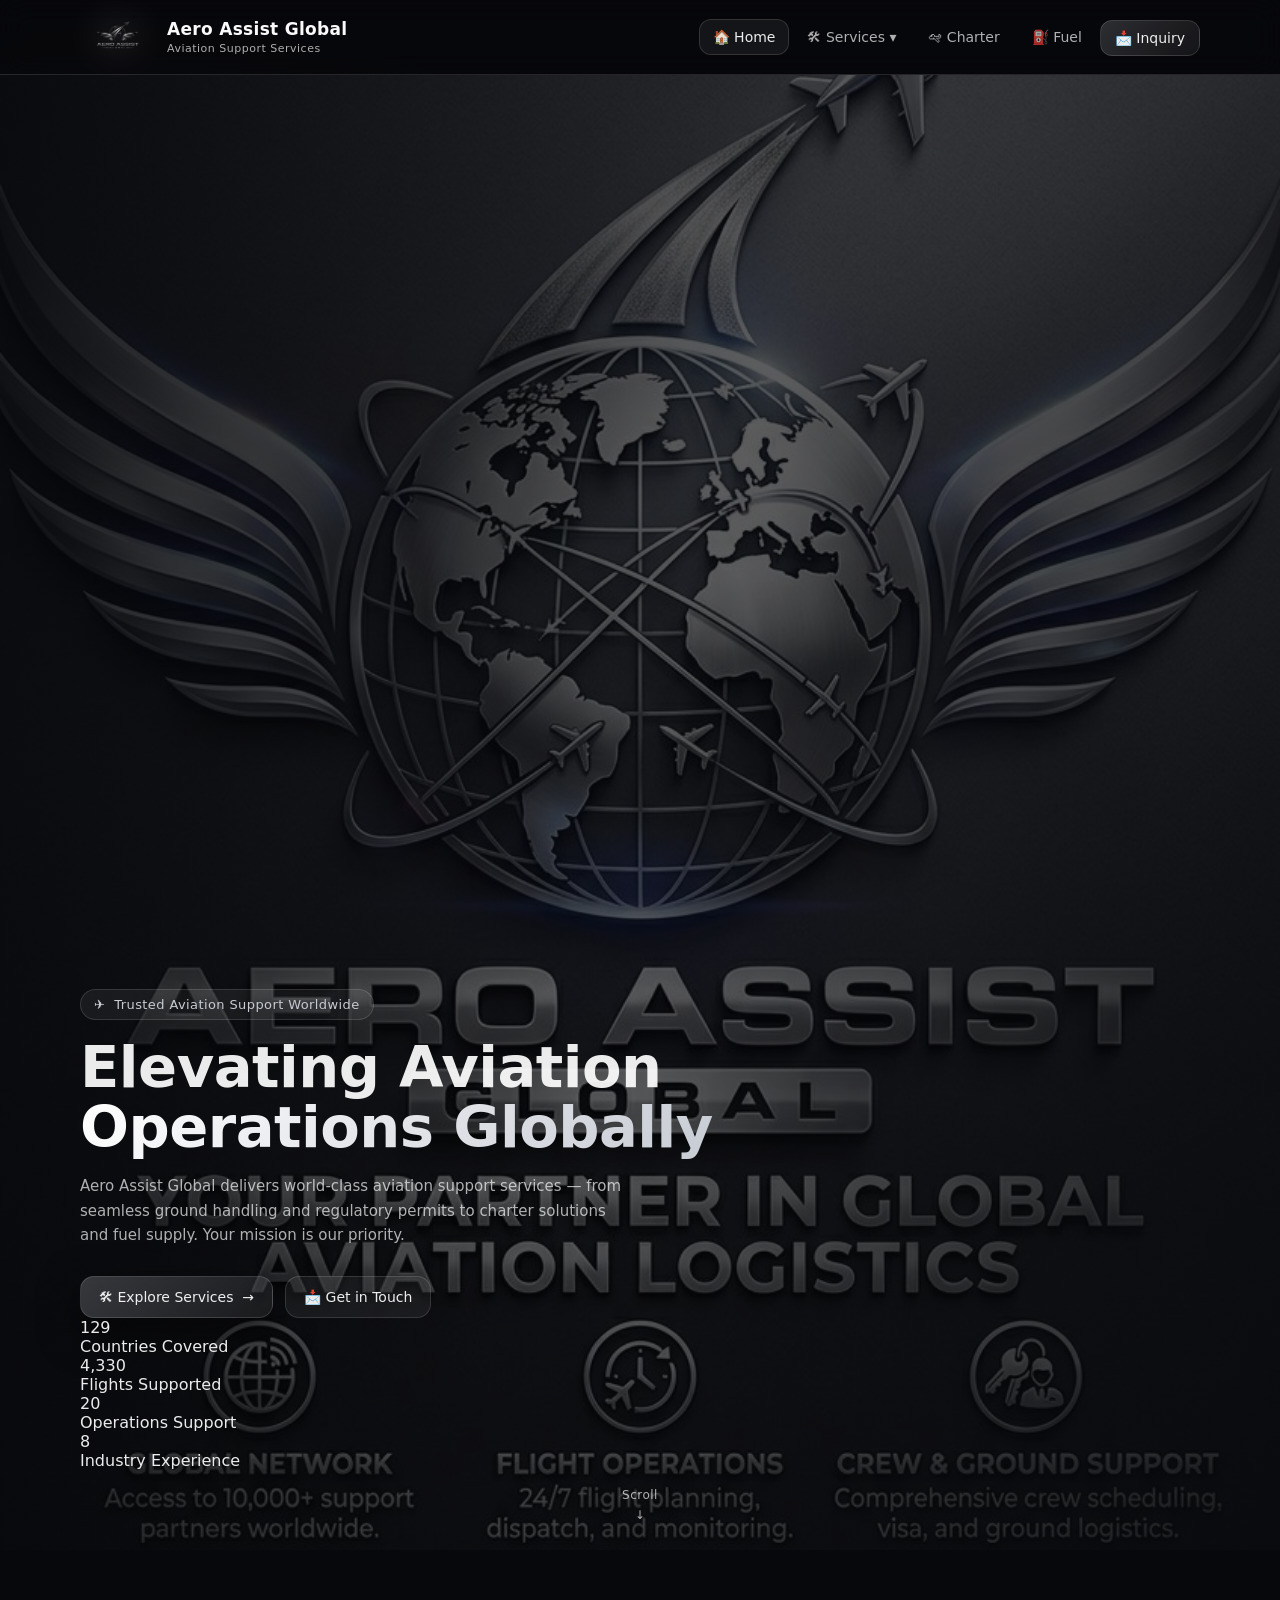
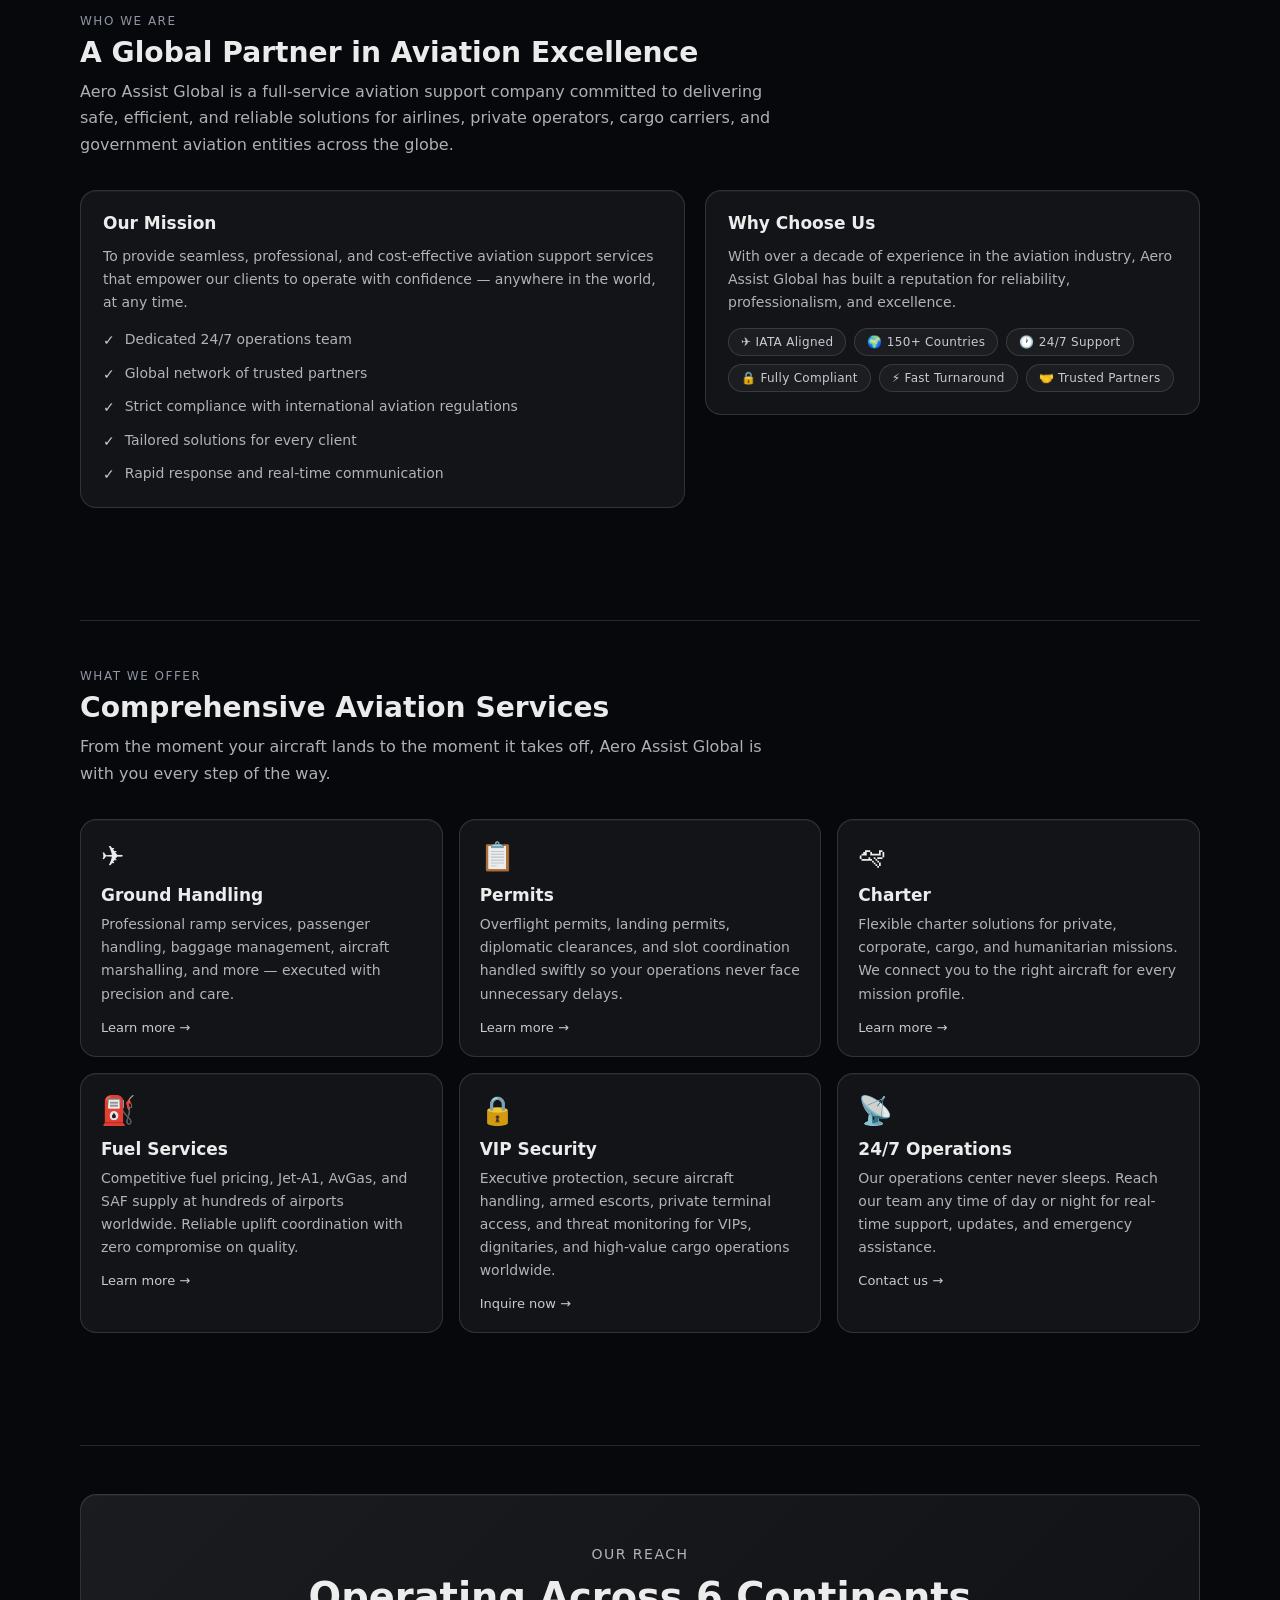
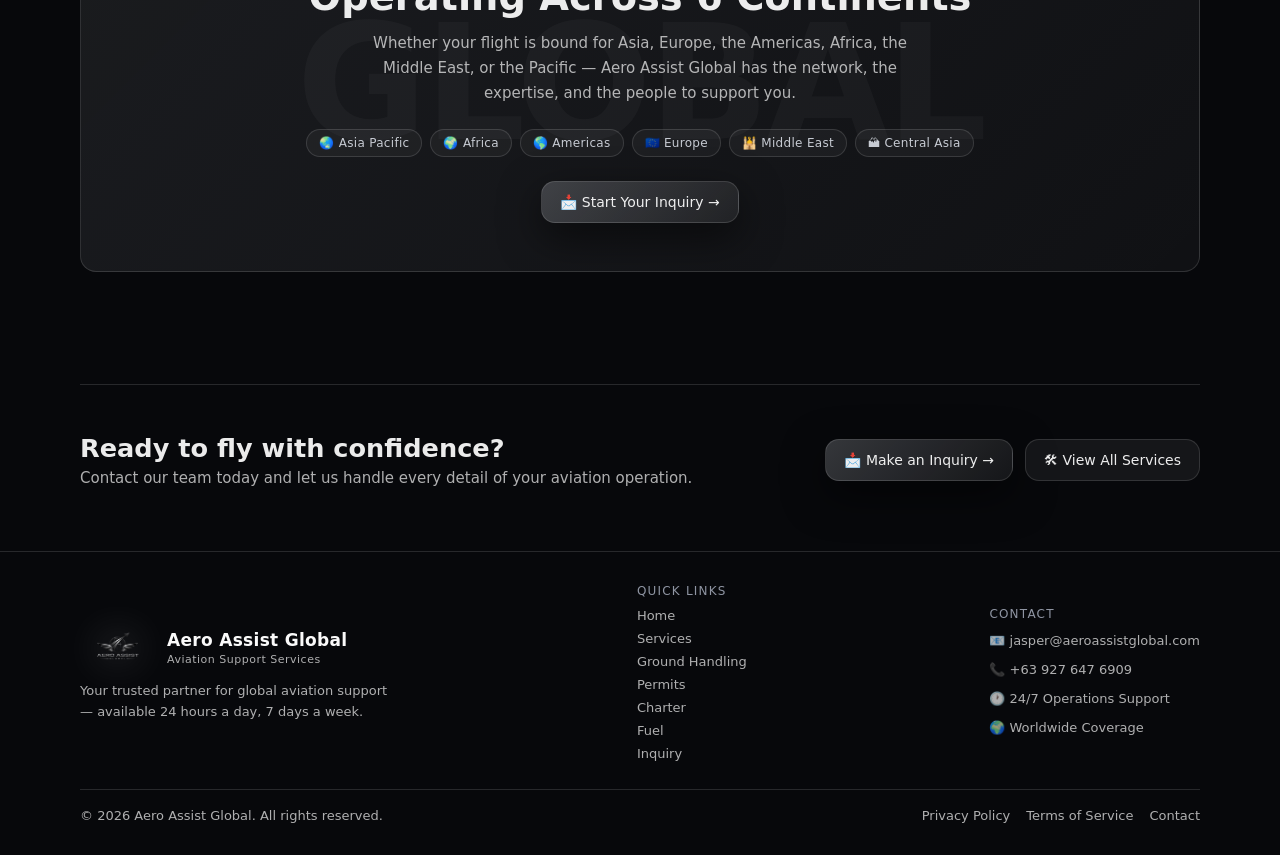
==== commit 4a5142f4: "Update index.html" ====
--- a/index.html
+++ b/index.html
@@ -144,8 +144,14 @@
         <source src="assets/media/hero.mp4" type="video/mp4" />
       </video>
 
-      <!-- Overlay -->
+           <!-- Overlay -->
       <div class="hero-overlay" aria-hidden="true"></div>
+
+      <!-- Hero Logo Right Side -->
+      <img src="assets/img/logo.png" 
+           alt="" 
+           aria-hidden="true" 
+           class="hero-logo">
 
       <!-- Content -->
       <div class="container">
--- a/assets/css/styles.css
+++ b/assets/css/styles.css
@@ -69,7 +69,7 @@
 .header {
   position: sticky;
   top: 0;
-  z-index: 100;
+  z-index: 1000;
   backdrop-filter: blur(14px);
   -webkit-backdrop-filter: blur(14px);
   background: rgba(7, 8, 11, 0.60);
@@ -89,24 +89,65 @@
 .brand {
   display: flex;
   align-items: center;
-  gap: 10px;
+  gap: 12px;
   flex-shrink: 0;
-}
+  text-decoration: none;
+  transition: all 0.4s ease;
+}
+
+.brand:hover {
+  transform: scale(1.03);
+}
+
 .brand img {
-  width: 40px;
-  height: 40px;
+  height: 50px;
+  width: auto;
   object-fit: contain;
-}
+  filter: 
+    drop-shadow(0 0 20px rgba(255,255,255,0.45))
+    drop-shadow(0 0 40px rgba(255,255,255,0.15));
+  transition: filter 0.4s ease, transform 0.4s ease;
+}
+
+.brand:hover img {
+  filter: 
+    drop-shadow(0 0 30px rgba(255,255,255,0.65))
+    drop-shadow(0 0 60px rgba(255,255,255,0.25));
+  transform: scale(1.05);
+}
+
+.brand-text {
+  display: flex;
+  flex-direction: column;
+  line-height: 1.2;
+}
+
 .brand-text .name {
-  font-size: 15px;
-  font-weight: 700;
+  font-size: 17px;
+  font-weight: 800;
   letter-spacing: 0.3px;
+  color: rgba(255,255,255,0.98);
   line-height: 1.2;
 }
+
 .brand-text .tag {
   font-size: 11px;
   color: var(--muted);
   letter-spacing: 0.5px;
+  margin-top: 2px;
+}
+
+/* Mobile */
+@media (max-width: 768px) {
+  .brand img {
+    height: 42px;
+  }
+  .brand-text .name {
+    font-size: 15px;
+  }
+  .brand-text .tag {
+    display: none;
+  }
 }
 
 /* Logo Styles - Larger & Glowing */
@@ -180,28 +221,53 @@
   transform: translateY(-1px);
 }
 
-/* Dropdown */
+/* ============================================================
+   DROPDOWN — FIXED FOR ALL PAGES
+   ============================================================ */
 .dropdown {
   position: absolute;
-  top: calc(100% + 8px);
+  top: 100%;
   left: 0;
-  min-width: 230px;
-  background: rgba(10, 12, 18, 0.96);
+  min-width: 260px;
+  background: rgba(10, 12, 18, 0.98);
   border: 1px solid var(--border);
   border-radius: 14px;
   box-shadow: var(--shadow);
   padding: 8px;
+  padding-top: 16px;
   opacity: 0;
+  visibility: hidden;
   pointer-events: none;
-  transform: translateY(6px);
-  transition: opacity var(--transition), transform var(--transition);
-}
-.nav-item:hover .dropdown,
-.nav-item:focus-within .dropdown {
+  transform: translateY(0);
+  transition: opacity 300ms ease, visibility 300ms ease;
+  z-index: 9999;
+}
+
+/* Invisible bridge — prevents gap issue */
+.dropdown::before {
+  content: '';
+  position: absolute;
+  top: -16px;
+  left: 0;
+  right: 0;
+  height: 18px;
+  background: transparent;
+}
+
+/* Show dropdown on hover */
+.nav-item:hover > .dropdown,
+.nav-item:focus-within > .dropdown {
   opacity: 1;
+  visibility: visible;
   pointer-events: all;
-  transform: translateY(0);
-}
+}
+
+/* Keep nav-item hoverable area larger */
+.nav-item[data-dropdown] {
+  padding-bottom: 10px;
+  margin-bottom: -10px;
+}
+
 .dropdown a {
   display: flex;
   align-items: center;
@@ -255,26 +321,87 @@
     border-radius: 16px;
     padding: 10px;
     gap: 4px;
+    z-index: 9999;
   }
   .nav-links.open { display: flex; }
-  .nav-item:hover .dropdown { opacity: 0; pointer-events: none; transform: translateY(6px); }
+
+  /* Disable hover on mobile */
+  .nav-item:hover > .dropdown {
+    opacity: 0;
+    visibility: hidden;
+    pointer-events: none;
+  }
+
+  /* Reset nav-item padding on mobile */
+  .nav-item[data-dropdown] {
+    padding-bottom: 0;
+    margin-bottom: 0;
+  }
+
+  /* Mobile dropdown uses click */
   .dropdown {
     position: static;
     opacity: 0;
+    visibility: hidden;
     pointer-events: none;
     transform: none;
     max-height: 0;
     overflow: hidden;
-    transition: opacity var(--transition), max-height 300ms ease;
+    transition: opacity var(--transition), max-height 300ms ease, visibility 300ms ease;
     border-radius: 12px;
     margin-top: 4px;
-  }
+    padding-top: 8px;
+    z-index: auto;
+  }
+
+  /* Remove bridge on mobile */
+  .dropdown::before {
+    display: none;
+  }
+
   .nav-item.open .dropdown {
     opacity: 1;
+    visibility: visible;
     pointer-events: all;
-    max-height: 300px;
+    max-height: 400px;
   }
   .nav-cta { text-align: center; }
+}
+
+/* ── Desktop dropdown fix ── */
+@media (min-width: 901px) {
+  .nav-item {
+    padding-bottom: 8px;
+    margin-bottom: -8px;
+  }
+
+  .dropdown {
+    top: 100%;
+    padding-top: 14px;
+  }
+
+  .dropdown::before {
+    content: '';
+    position: absolute;
+    top: -14px;
+    left: 0;
+    right: 0;
+    height: 16px;
+    background: transparent;
+  }
+
+  .nav-item:hover > .dropdown,
+  .nav-item:focus-within > .dropdown {
+    opacity: 1;
+    pointer-events: all;
+    transform: translateY(0);
+  }
+
+  /* Keep dropdown open when hovering options */
+  .dropdown:hover {
+    opacity: 1;
+    pointer-events: all;
+  }
 }
 
 /* ============================================================
@@ -960,9 +1087,57 @@
   pointer-events: none;
 }
 
-.page-with-logo-bg .header,
-.page-with-logo-bg main,
+.page-with-logo-bg .header {
+  position: sticky;
+  z-index: 1000;
+}
+
+.page-with-logo-bg main {
+  position: relative;
+  z-index: 10;
+}
+
 .page-with-logo-bg .footer {
   position: relative;
   z-index: 10;
 }
+
+
+/* ============================================================
+   VISIBLE LOGO IN HERO — RIGHT SIDE
+   ============================================================ */
+.page-hero {
+  position: relative;
+  overflow: hidden;
+}
+
+.page-hero .hero-logo {
+  position: absolute;
+  right: -40px;
+  top: 50%;
+  transform: translateY(-50%);
+  width: clamp(280px, 35vw, 450px);
+  height: auto;
+  opacity: 1;
+  pointer-events: none;
+  user-select: none;
+  z-index: 0;
+  filter: 
+    drop-shadow(0 0 40px rgba(255,255,255,0.15))
+    drop-shadow(0 0 80px rgba(255,255,255,0.05));
+}
+
+/* Keep text above logo */
+.page-hero .container {
+  position: relative;
+  z-index: 2;
+}
+
+/* Mobile */
+@media (max-width: 768px) {
+  .page-hero .hero-logo {
+    width: clamp(200px, 50vw, 300px);
+    right: -30px;
+    opacity: 1;
+  }
+}
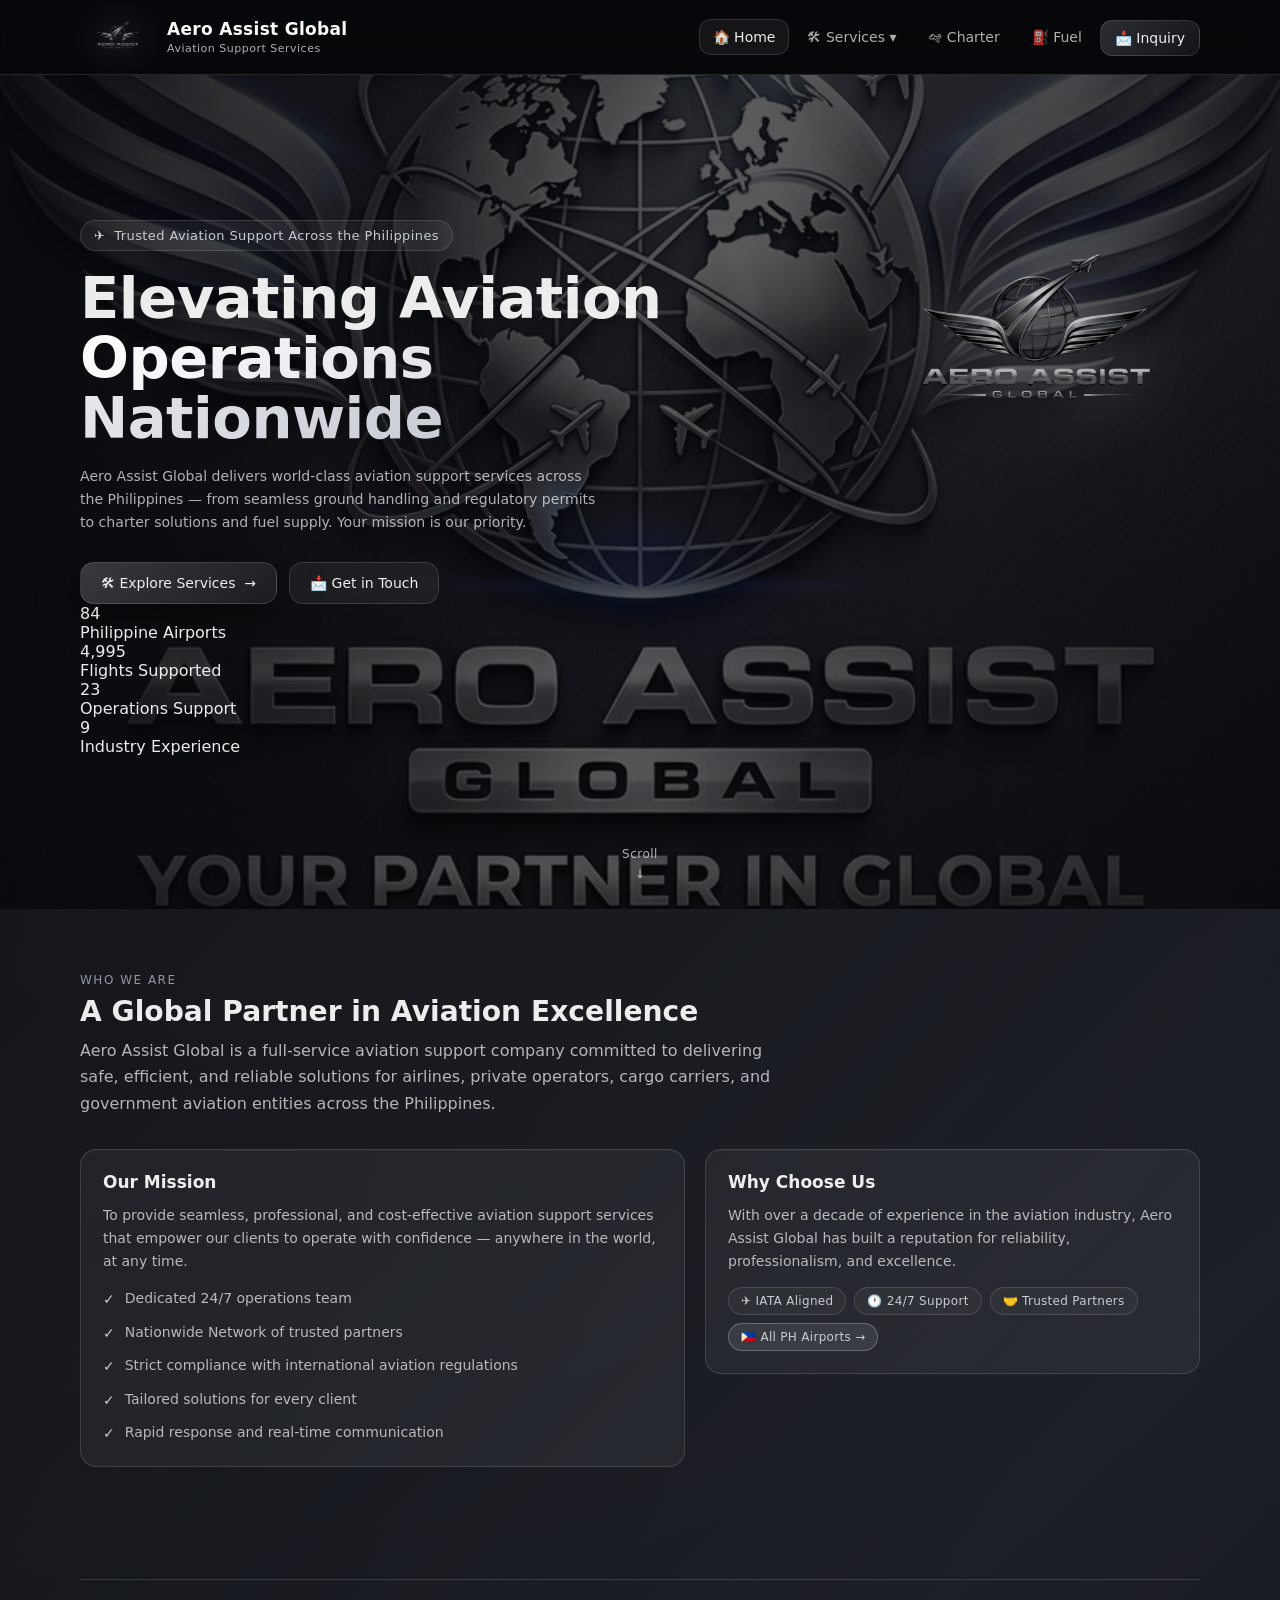
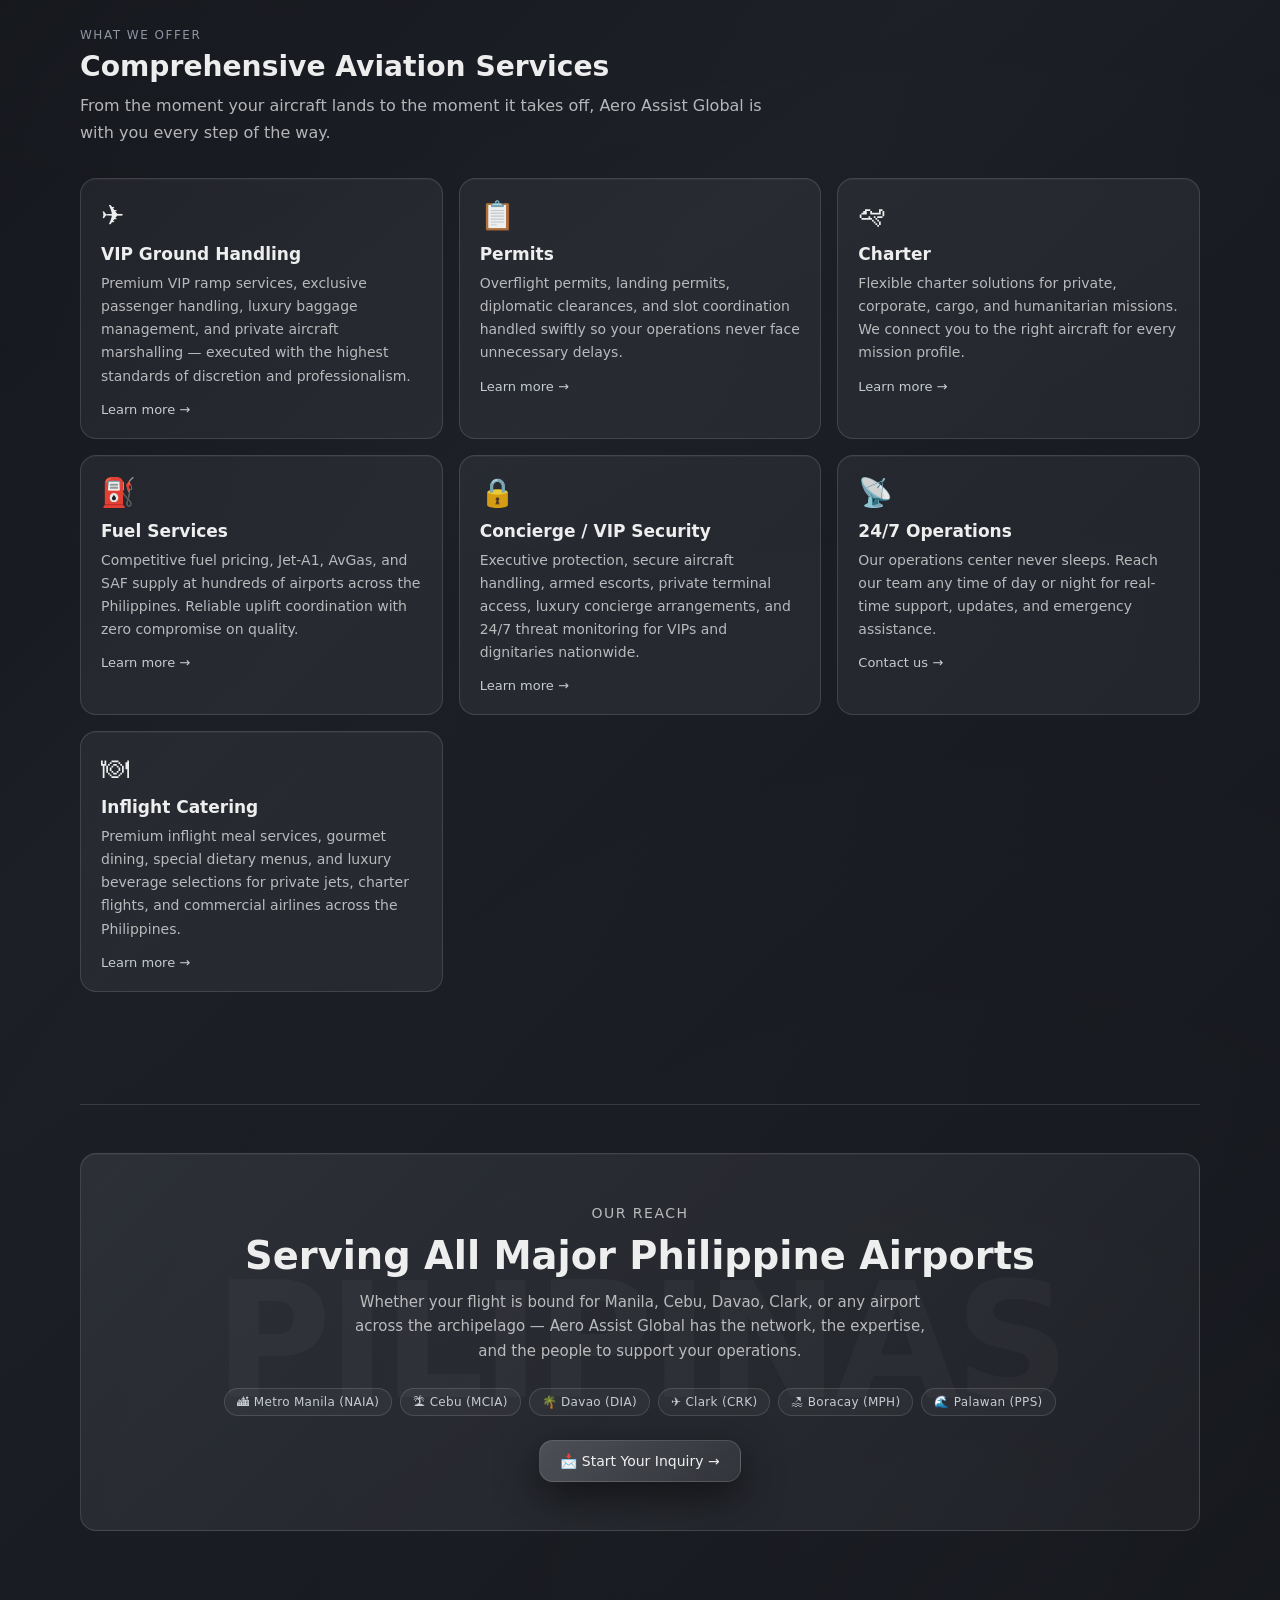
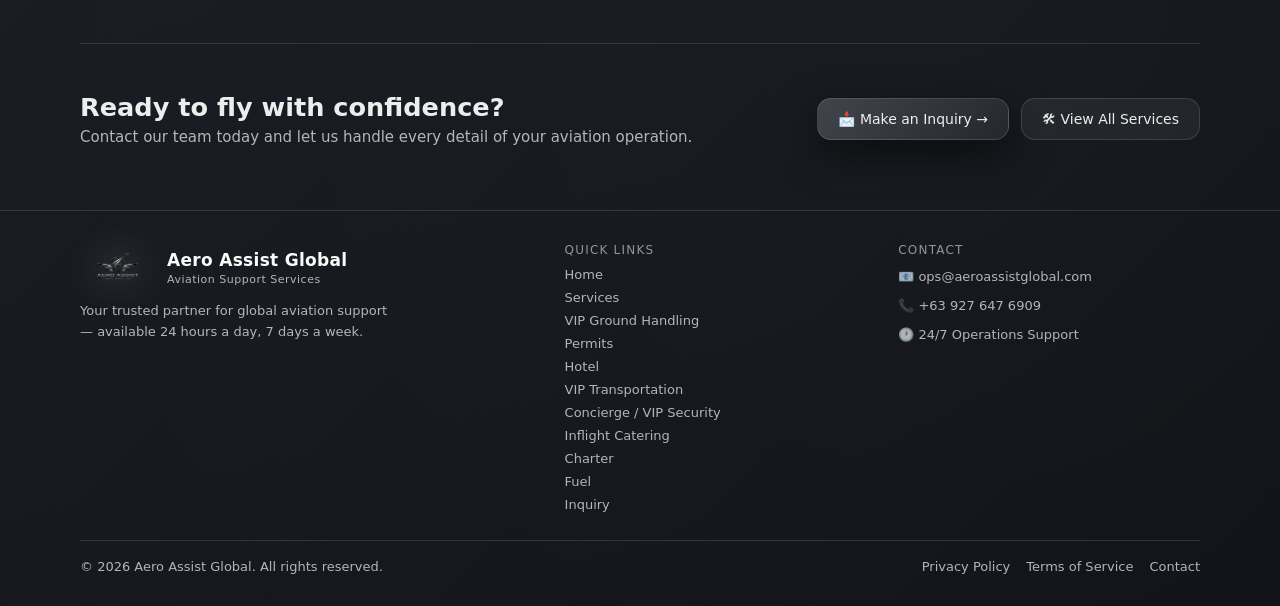
==== commit 718af8a9: "Add all website files: HTML pages, assets, PHP mailer, and configs" ====
--- a/index.html
+++ b/index.html
@@ -3,12 +3,12 @@
 <head>
   <meta charset="UTF-8" />
   <meta name="viewport" content="width=device-width, initial-scale=1.0" />
-  <meta name="description" content="Aero Assist Global — Premier aviation support services including ground handling, permits, charter, and fuel services worldwide." />
+  <meta name="description" content="Aero Assist Global — Premier aviation support services including ground handling, permits, charter, and fuel services across the Philippines." />
   <title>Aero Assist Global | Aviation Support Services</title>
   <link rel="stylesheet" href="assets/css/styles.css" />
   <link rel="icon" type="image/png" href="assets/img/logo.png" />
 </head>
-<body>
+<body class="page-with-logo-bg">
 
   <a href="#main" class="skip-link">Skip to main content</a>
 
@@ -55,11 +55,11 @@
                aria-expanded="false">
               🛠 Services ▾
             </a>
-           <div class="dropdown" role="menu">
+<div class="dropdown" role="menu">
   <a href="ground-handling.html" role="menuitem">
     <span class="dropdown-icon">✈️</span>
     <div>
-      <div style="font-weight:600;color:rgba(255,255,255,0.92);">Ground Handling</div>
+      <div style="font-weight:600;color:rgba(255,255,255,0.92);">VIP Ground Handling</div>
       <div style="font-size:12px;margin-top:2px;">Ramp, passenger & cargo support</div>
     </div>
   </a>
@@ -82,6 +82,20 @@
     <div>
       <div style="font-weight:600;color:rgba(255,255,255,0.92);">VIP Transportation</div>
       <div style="font-size:12px;margin-top:2px;">Luxury ground transfers</div>
+    </div>
+  </a>
+  <a href="concierge-vip-security.html" role="menuitem">
+    <span class="dropdown-icon">🔒</span>
+    <div>
+      <div style="font-weight:600;color:rgba(255,255,255,0.92);">Concierge / VIP Security</div>
+      <div style="font-size:12px;margin-top:2px;">Executive protection & concierge</div>
+    </div>
+  </a>
+  <a href="inflight-catering.html" role="menuitem">
+    <span class="dropdown-icon">🍽</span>
+    <div>
+      <div style="font-weight:600;color:rgba(255,255,255,0.92);">Inflight Catering</div>
+      <div style="font-size:12px;margin-top:2px;">Premium inflight meal services</div>
     </div>
   </a>
 </div>
@@ -157,19 +171,19 @@
       <div class="container">
         <div class="hero-content">
 
-          <div class="kicker">
-            ✈️ &nbsp;Trusted Aviation Support Worldwide
-          </div>
-
-          <h1 class="hero-title">
-            Elevating Aviation <span>Operations Globally</span>
-          </h1>
-
-          <p class="hero-lead">
-            Aero Assist Global delivers world-class aviation support services —
-            from seamless ground handling and regulatory permits to charter
-            solutions and fuel supply. Your mission is our priority.
-          </p>
+<div class="kicker">
+  ✈️ &nbsp;Trusted Aviation Support Across the Philippines
+</div>
+
+<h1 class="hero-title">
+  Elevating Aviation <span>Operations Nationwide</span>
+</h1>
+
+<p class="hero-lead">
+  Aero Assist Global delivers world-class aviation support services
+  across the Philippines — from seamless ground handling and regulatory
+  permits to charter solutions and fuel supply. Your mission is our priority.
+</p>
 
           <div class="actions">
             <a href="services.html" class="btn primary">
@@ -182,13 +196,10 @@
 
           <!-- Animated Stats -->
           <div class="stats-row">
-            <div class="stat-item reveal">
-              <div
-                class="num"
-                data-target="150"
-                data-suffix="+">0</div>
-              <div class="label">Countries Covered</div>
-            </div>
+<div class="stat-item reveal">
+  <div class="num" data-target="85" data-suffix="+">0</div>
+  <div class="label">Philippine Airports</div>
+</div>
             <div class="stat-item reveal">
               <div
                 class="num"
@@ -233,12 +244,12 @@
         <h2 class="section-title reveal" id="about-title">
           A Global Partner in Aviation Excellence
         </h2>
-        <p class="section-sub reveal">
-          Aero Assist Global is a full-service aviation support company
-          committed to delivering safe, efficient, and reliable solutions
-          for airlines, private operators, cargo carriers, and government
-          aviation entities across the globe.
-        </p>
+<p class="section-sub reveal">
+  Aero Assist Global is a full-service aviation support company
+  committed to delivering safe, efficient, and reliable solutions
+  for airlines, private operators, cargo carriers, and government
+  aviation entities across the Philippines.
+</p>
 
         <div class="split">
           <div class="panel reveal">
@@ -250,7 +261,7 @@
             </p>
             <ul class="check-list" style="margin-top:14px;">
               <li>Dedicated 24/7 operations team</li>
-              <li>Global network of trusted partners</li>
+              <li>Nationwide Network of trusted partners</li>
               <li>Strict compliance with international aviation regulations</li>
               <li>Tailored solutions for every client</li>
               <li>Rapid response and real-time communication</li>
@@ -263,14 +274,19 @@
               Aero Assist Global has built a reputation for reliability,
               professionalism, and excellence.
             </p>
-            <div class="badge-row" style="margin-top:14px;">
-              <span class="badge">✈️ IATA Aligned</span>
-              <span class="badge">🌍 150+ Countries</span>
-              <span class="badge">🕐 24/7 Support</span>
-              <span class="badge">🔒 Fully Compliant</span>
-              <span class="badge">⚡ Fast Turnaround</span>
-              <span class="badge">🤝 Trusted Partners</span>
-            </div>
+<div class="badge-row" style="margin-top:14px;">
+  <span class="badge">✈️ IATA Aligned</span>
+  <span class="badge">🕐 24/7 Support</span>
+  <span class="badge">🤝 Trusted Partners</span>
+  <a href="ph-airports.html" class="badge" style="
+    cursor: pointer;
+    transition: all 0.3s ease;
+    background: rgba(199,203,211,0.12);
+    border-color: rgba(255,255,255,0.25);
+    text-decoration: none;
+    color: var(--silver);
+  ">🇵🇭 All PH Airports →</a>
+</div>
           </div>
         </div>
 
@@ -298,11 +314,12 @@
 
           <div class="card reveal">
             <div class="card-icon">✈️</div>
-            <h3>Ground Handling</h3>
+            <h3>VIP Ground Handling</h3>
             <p>
-              Professional ramp services, passenger handling, baggage
-              management, aircraft marshalling, and more — executed with
-              precision and care.
+  Premium VIP ramp services, exclusive passenger
+  handling, luxury baggage management, and private
+  aircraft marshalling — executed with the highest
+  standards of discretion and professionalism.
             </p>
             <a href="ground-handling.html" class="card-link">
               Learn more →
@@ -340,7 +357,7 @@
             <h3>Fuel Services</h3>
             <p>
               Competitive fuel pricing, Jet-A1, AvGas, and SAF supply
-              at hundreds of airports worldwide. Reliable uplift
+              at hundreds of airports across the Philippines. Reliable uplift
               coordination with zero compromise on quality.
             </p>
             <a href="fuel.html" class="card-link">
@@ -350,17 +367,17 @@
 
 <div class="card reveal">
   <div class="card-icon">🔒</div>
-  <h3>VIP Security</h3>
+  <h3>Concierge / VIP Security</h3>
   <p>
-    Executive protection, secure aircraft handling, armed escorts,
-    private terminal access, and threat monitoring for VIPs,
-    dignitaries, and high-value cargo operations worldwide.
+    Executive protection, secure aircraft handling,
+    armed escorts, private terminal access, luxury
+    concierge arrangements, and 24/7 threat
+    monitoring for VIPs and dignitaries nationwide.
   </p>
-  <a href="inquiry.html" class="card-link">
-    Inquire now →
+  <a href="concierge-vip-security.html" class="card-link">
+    Learn more →
   </a>
 </div>
-
           <div class="card reveal">
             <div class="card-icon">📡</div>
             <h3>24/7 Operations</h3>
@@ -374,87 +391,101 @@
             </a>
           </div>
 
+          <div class="card reveal">
+  <div class="card-icon">🍽</div>
+  <h3>Inflight Catering</h3>
+  <p>
+    Premium inflight meal services, gourmet dining,
+    special dietary menus, and luxury beverage
+    selections for private jets, charter flights,
+    and commercial airlines across the Philippines.
+  </p>
+  <a href="inflight-catering.html" class="card-link">
+    Learn more →
+  </a>
+</div>
+
         </div>
 
       </div>
     </section>
 
     <!-- ═══════════════════════════════════════
-         SECTION — Global Reach Banner
-    ═══════════════════════════════════════ -->
-    <section
-      class="section"
-      style="padding-top:0;"
-      aria-labelledby="reach-title">
-      <div class="container">
-
-        <hr class="divider" />
-
-        <div
-          class="panel reveal"
-          style="
-            text-align:center;
-            padding: 48px 28px;
-            background: linear-gradient(135deg,
-              rgba(199,203,211,0.10),
-              rgba(255,255,255,0.04));
-            position:relative;
-            overflow:hidden;">
-
-          <!-- Decorative background text -->
-          <div aria-hidden="true" style="
-            position:absolute;
-            inset:0;
-            display:flex;
-            align-items:center;
-            justify-content:center;
-            font-size: clamp(80px, 14vw, 160px);
-            font-weight:900;
-            color: rgba(255,255,255,0.03);
-            pointer-events:none;
-            user-select:none;
-            letter-spacing:-4px;">
-            GLOBAL
-          </div>
-
-          <div style="position:relative;">
-            <p class="section-label" style="justify-content:center;display:flex;">
-              Our Reach
-            </p>
-            <h2 id="reach-title" style="
-              font-size: clamp(26px, 3vw, 40px);
-              margin: 0 0 12px;">
-              Operating Across 6 Continents
-            </h2>
-            <p style="
-              color: var(--muted);
-              max-width: 60ch;
-              margin: 0 auto 24px;
-              line-height:1.65;
-              font-size:15px;">
-              Whether your flight is bound for Asia, Europe, the Americas,
-              Africa, the Middle East, or the Pacific — Aero Assist Global
-              has the network, the expertise, and the people to support you.
-            </p>
-            <div class="badge-row" style="justify-content:center;">
-              <span class="badge">🌏 Asia Pacific</span>
-              <span class="badge">🌍 Africa</span>
-              <span class="badge">🌎 Americas</span>
-              <span class="badge">🇪🇺 Europe</span>
-              <span class="badge">🕌 Middle East</span>
-              <span class="badge">🏔 Central Asia</span>
-            </div>
-            <div style="margin-top:24px;">
-              <a href="inquiry.html" class="btn primary">
-                📩 Start Your Inquiry →
-              </a>
-            </div>
-          </div>
-
-        </div>
-
-      </div>
-    </section>
+     SECTION — Nationwide Reach Banner
+═══════════════════════════════════════ -->
+<section
+  class="section"
+  style="padding-top:0;"
+  aria-labelledby="reach-title">
+  <div class="container">
+
+    <hr class="divider" />
+
+    <div
+      class="panel reveal"
+      style="
+        text-align:center;
+        padding: 48px 28px;
+        background: linear-gradient(135deg,
+          rgba(199,203,211,0.10),
+          rgba(255,255,255,0.04));
+        position:relative;
+        overflow:hidden;">
+
+      <div aria-hidden="true" style="
+        position:absolute;
+        inset:0;
+        display:flex;
+        align-items:center;
+        justify-content:center;
+        font-size: clamp(80px, 14vw, 160px);
+        font-weight:900;
+        color: rgba(255,255,255,0.03);
+        pointer-events:none;
+        user-select:none;
+        letter-spacing:-4px;">
+        PILIPINAS
+      </div>
+
+      <div style="position:relative;">
+        <p class="section-label" style="justify-content:center;display:flex;">
+          Our Reach
+        </p>
+        <h2 id="reach-title" style="
+          font-size: clamp(26px, 3vw, 40px);
+          margin: 0 0 12px;">
+          Serving All Major Philippine Airports
+        </h2>
+        <p style="
+          color: var(--muted);
+          max-width: 60ch;
+          margin: 0 auto 24px;
+          line-height:1.65;
+          font-size:15px;">
+          Whether your flight is bound for Manila, Cebu, Davao,
+          Clark, or any airport across the archipelago — Aero Assist
+          Global has the network, the expertise, and the people
+          to support your operations.
+        </p>
+        <div class="badge-row" style="justify-content:center;">
+          <span class="badge">🏙 Metro Manila (NAIA)</span>
+          <span class="badge">🏝 Cebu (MCIA)</span>
+          <span class="badge">🌴 Davao (DIA)</span>
+          <span class="badge">✈️ Clark (CRK)</span>
+          <span class="badge">🏖 Boracay (MPH)</span>
+          <span class="badge">🌊 Palawan (PPS)</span>
+        </div>
+        <div style="margin-top:24px;">
+          <a href="inquiry.html" class="btn primary">
+            📩 Start Your Inquiry →
+          </a>
+        </div>
+      </div>
+
+    </div>
+
+  </div>
+</section>
 
     <!-- ═══════════════════════════════════════
          SECTION — CTA Strip
@@ -524,14 +555,18 @@
             Quick Links
           </p>
           <div class="footer-links" style="flex-direction:column;gap:8px;">
-            <a href="index.html">Home</a>
-            <a href="services.html">Services</a>
-            <a href="ground-handling.html">Ground Handling</a>
-            <a href="permits.html">Permits</a>
-            <a href="charter.html">Charter</a>
-            <a href="fuel.html">Fuel</a>
-            <a href="inquiry.html">Inquiry</a>
-          </div>
+  <a href="index.html">Home</a>
+  <a href="services.html">Services</a>
+  <a href="ground-handling.html">VIP Ground Handling</a>
+  <a href="permits.html">Permits</a>
+  <a href="hotel.html">Hotel</a>
+  <a href="vip-transport.html">VIP Transportation</a>
+  <a href="concierge-vip-security.html">Concierge / VIP Security</a>
+  <a href="inflight-catering.html">Inflight Catering</a>
+  <a href="charter.html">Charter</a>
+  <a href="fuel.html">Fuel</a>
+  <a href="inquiry.html">Inquiry</a>
+</div>
         </div>
 
         <!-- Contact Info -->
@@ -550,10 +585,10 @@
             font-size:13px;
             color:var(--muted);
             line-height:1.6;">
-            <span>📧 jasper@aeroassistglobal.com</span>
+            <span>📧 ops@aeroassistglobal.com</span>
             <span>📞 +63 927 647 6909</span>
             <span>🕐 24/7 Operations Support</span>
-            <span>🌍 Worldwide Coverage</span>
+            <span🇵🇭 Nationwide Coverage</span>
           </div>
         </div>
 
--- a/assets/css/styles.css
+++ b/assets/css/styles.css
@@ -1,1143 +1,1205 @@
-/* ============================================================
-   AERO ASSIST GLOBAL — Global Stylesheet
-   Theme: Black + Silver | Modern | Responsive
-   ============================================================ */
-
-:root {
-  --bg: #07080b;
-  --surface: rgba(255, 255, 255, 0.06);
-  --surface-2: rgba(255, 255, 255, 0.10);
-  --text: rgba(255, 255, 255, 0.92);
-  --muted: rgba(255, 255, 255, 0.68);
-  --silver: #c7cbd3;
-  --silver-2: #8f95a3;
-  --border: rgba(255, 255, 255, 0.13);
-  --shadow: 0 14px 40px rgba(0, 0, 0, 0.55);
-  --radius: 16px;
-  --max: 1120px;
-  --font: ui-sans-serif, system-ui, -apple-system, "Segoe UI", Roboto, Arial, sans-serif;
-  --transition: 200ms ease;
-}
-
-/* ── Reset ── */
-*, *::before, *::after { box-sizing: border-box; margin: 0; padding: 0; }
-html { scroll-behavior: smooth; font-size: 16px; }
-body {
-  font-family: var(--font);
-  background:
-    radial-gradient(1200px 700px at 10% 10%, rgba(199, 203, 211, 0.11), transparent 55%),
-    radial-gradient(900px 550px at 85% 15%, rgba(199, 203, 211, 0.09), transparent 60%),
-    var(--bg);
-  color: var(--text);
-  min-height: 100vh;
-  -webkit-font-smoothing: antialiased;
-}
-a { color: inherit; text-decoration: none; }
-img, video { display: block; max-width: 100%; }
-ul { list-style: none; }
-
-/* ── Layout ── */
-.container {
-  width: min(var(--max), calc(100% - 32px));
-  margin-inline: auto;
-}
-
-/* ── Skip link (accessibility) ── */
-.skip-link {
-  position: absolute;
-  left: -999px;
-  top: auto;
-  width: 1px;
-  height: 1px;
-  overflow: hidden;
-}
-.skip-link:focus {
-  left: 16px;
-  top: 16px;
-  width: auto;
-  height: auto;
-  padding: 10px 14px;
-  background: #111;
-  border: 1px solid var(--border);
-  border-radius: 10px;
-  z-index: 9999;
-}
-
-/* ============================================================
-   HEADER / NAV
-   ============================================================ */
-.header {
-  position: sticky;
-  top: 0;
-  z-index: 1000;
-  backdrop-filter: blur(14px);
-  -webkit-backdrop-filter: blur(14px);
-  background: rgba(7, 8, 11, 0.60);
-  border-bottom: 1px solid var(--border);
-}
-
-.nav {
-  display: flex;
-  align-items: center;
-  justify-content: space-between;
-  padding: 12px 0;
-  gap: 12px;
-  position: relative;
-}
-
-/* Brand */
-.brand {
-  display: flex;
-  align-items: center;
-  gap: 12px;
-  flex-shrink: 0;
-  text-decoration: none;
-  transition: all 0.4s ease;
-}
-
-.brand:hover {
-  transform: scale(1.03);
-}
-
-.brand img {
-  height: 50px;
-  width: auto;
-  object-fit: contain;
-  filter: 
-    drop-shadow(0 0 20px rgba(255,255,255,0.45))
-    drop-shadow(0 0 40px rgba(255,255,255,0.15));
-  transition: filter 0.4s ease, transform 0.4s ease;
-}
-
-.brand:hover img {
-  filter: 
-    drop-shadow(0 0 30px rgba(255,255,255,0.65))
-    drop-shadow(0 0 60px rgba(255,255,255,0.25));
-  transform: scale(1.05);
-}
-
-.brand-text {
-  display: flex;
-  flex-direction: column;
-  line-height: 1.2;
-}
-
-.brand-text .name {
-  font-size: 17px;
-  font-weight: 800;
-  letter-spacing: 0.3px;
-  color: rgba(255,255,255,0.98);
-  line-height: 1.2;
-}
-
-.brand-text .tag {
-  font-size: 11px;
-  color: var(--muted);
-  letter-spacing: 0.5px;
-  margin-top: 2px;
-}
-
-/* Mobile */
-@media (max-width: 768px) {
-  .brand img {
-    height: 42px;
-  }
-  .brand-text .name {
-    font-size: 15px;
-  }
-  .brand-text .tag {
-    display: none;
-  }
-}
-
-/* Logo Styles - Larger & Glowing */
-.logo {
-  font-size: clamp(28px, 5.5vw, 38px);
-  font-weight: 900;
-  letter-spacing: -1px;
-  background: linear-gradient(135deg, #ffffff 0%, rgba(255,255,255,0.95) 30%, rgba(255,255,255,0.85) 100%);
-  -webkit-background-clip: text;
-  -webkit-text-fill-color: transparent;
-  background-clip: text;
-  position: relative;
-  text-shadow: 0 0 20px rgba(255,255,255,0.40), 0 0 40px rgba(255,255,255,0.15);
-  transition: all 0.4s cubic-bezier(0.25, 0.46, 0.45, 0.94);
-}
-.logo:hover {
-  text-shadow: 0 0 30px rgba(255,255,255,0.60), 0 0 60px rgba(255,255,255,0.25);
-  transform: scale(1.05);
-}
-@media (max-width: 768px) {
-  .logo {
-    font-size: clamp(26px, 8vw, 34px);
-    text-shadow: 0 0 25px rgba(255,255,255,0.50), 0 0 50px rgba(255,255,255,0.20);
-  }
-}
-
-/* Nav links */
-.nav-links {
-  display: flex;
-  align-items: center;
-  gap: 4px;
-}
-
-.nav-item { position: relative; }
-
-.nav-link {
-  display: inline-flex;
-  align-items: center;
-  gap: 6px;
-  padding: 9px 13px;
-  border-radius: 12px;
-  border: 1px solid transparent;
-  color: var(--muted);
-  font-size: 14px;
-  transition: background var(--transition), color var(--transition), border-color var(--transition);
-  cursor: pointer;
-  white-space: nowrap;
-  user-select: none;
-}
-.nav-link svg { width: 14px; height: 14px; transition: transform var(--transition); }
-.nav-item:hover > .nav-link svg { transform: rotate(180deg); }
-.nav-link:hover,
-.nav-link.active {
-  color: var(--text);
-  background: var(--surface);
-  border-color: var(--border);
-}
-
-/* Inquiry CTA button */
-.nav-cta {
-  padding: 9px 14px;
-  border-radius: 12px;
-  background: linear-gradient(135deg, rgba(199, 203, 211, 0.20), rgba(255, 255, 255, 0.05));
-  border: 1px solid var(--border);
-  color: var(--text);
-  font-size: 14px;
-  transition: background var(--transition), transform var(--transition);
-}
-.nav-cta:hover {
-  background: linear-gradient(135deg, rgba(199, 203, 211, 0.28), rgba(255, 255, 255, 0.08));
-  transform: translateY(-1px);
-}
-
-/* ============================================================
-   DROPDOWN — FIXED FOR ALL PAGES
-   ============================================================ */
-.dropdown {
-  position: absolute;
-  top: 100%;
-  left: 0;
-  min-width: 260px;
-  background: rgba(10, 12, 18, 0.98);
-  border: 1px solid var(--border);
-  border-radius: 14px;
-  box-shadow: var(--shadow);
-  padding: 8px;
-  padding-top: 16px;
-  opacity: 0;
-  visibility: hidden;
-  pointer-events: none;
-  transform: translateY(0);
-  transition: opacity 300ms ease, visibility 300ms ease;
-  z-index: 9999;
-}
-
-/* Invisible bridge — prevents gap issue */
-.dropdown::before {
-  content: '';
-  position: absolute;
-  top: -16px;
-  left: 0;
-  right: 0;
-  height: 18px;
-  background: transparent;
-}
-
-/* Show dropdown on hover */
-.nav-item:hover > .dropdown,
-.nav-item:focus-within > .dropdown {
-  opacity: 1;
-  visibility: visible;
-  pointer-events: all;
-}
-
-/* Keep nav-item hoverable area larger */
-.nav-item[data-dropdown] {
-  padding-bottom: 10px;
-  margin-bottom: -10px;
-}
-
-.dropdown a {
-  display: flex;
-  align-items: center;
-  gap: 10px;
-  padding: 10px 12px;
-  border-radius: 10px;
-  color: var(--muted);
-  font-size: 14px;
-  transition: background var(--transition), color var(--transition);
-}
-.dropdown a:hover {
-  background: var(--surface);
-  color: var(--text);
-}
-.dropdown a svg {
-  width: 16px;
-  height: 16px;
-  flex-shrink: 0;
-  color: var(--silver-2);
-}
-
-/* Hamburger */
-.menu-btn {
-  display: none;
-  align-items: center;
-  justify-content: center;
-  padding: 9px 11px;
-  border-radius: 12px;
-  background: var(--surface);
-  border: 1px solid var(--border);
-  color: var(--text);
-  cursor: pointer;
-  transition: background var(--transition);
-}
-.menu-btn:hover { background: var(--surface-2); }
-.menu-btn svg { width: 20px; height: 20px; }
-
-/* ── Mobile nav ── */
-@media (max-width: 900px) {
-  .menu-btn { display: flex; }
-  .nav-links {
-    display: none;
-    position: absolute;
-    top: 58px;
-    left: 0;
-    right: 0;
-    flex-direction: column;
-    align-items: stretch;
-    background: rgba(10, 12, 18, 0.97);
-    border: 1px solid var(--border);
-    border-radius: 16px;
-    padding: 10px;
-    gap: 4px;
-    z-index: 9999;
-  }
-  .nav-links.open { display: flex; }
-
-  /* Disable hover on mobile */
-  .nav-item:hover > .dropdown {
-    opacity: 0;
-    visibility: hidden;
-    pointer-events: none;
-  }
-
-  /* Reset nav-item padding on mobile */
-  .nav-item[data-dropdown] {
-    padding-bottom: 0;
-    margin-bottom: 0;
-  }
-
-  /* Mobile dropdown uses click */
-  .dropdown {
-    position: static;
-    opacity: 0;
-    visibility: hidden;
-    pointer-events: none;
-    transform: none;
-    max-height: 0;
-    overflow: hidden;
-    transition: opacity var(--transition), max-height 300ms ease, visibility 300ms ease;
-    border-radius: 12px;
-    margin-top: 4px;
-    padding-top: 8px;
-    z-index: auto;
-  }
-
-  /* Remove bridge on mobile */
-  .dropdown::before {
-    display: none;
-  }
-
-  .nav-item.open .dropdown {
-    opacity: 1;
-    visibility: visible;
-    pointer-events: all;
-    max-height: 400px;
-  }
-  .nav-cta { text-align: center; }
-}
-
-/* ── Desktop dropdown fix ── */
-@media (min-width: 901px) {
-  .nav-item {
-    padding-bottom: 8px;
-    margin-bottom: -8px;
-  }
-
-  .dropdown {
-    top: 100%;
-    padding-top: 14px;
-  }
-
-  .dropdown::before {
-    content: '';
-    position: absolute;
-    top: -14px;
-    left: 0;
-    right: 0;
-    height: 16px;
-    background: transparent;
-  }
-
-  .nav-item:hover > .dropdown,
-  .nav-item:focus-within > .dropdown {
-    opacity: 1;
-    pointer-events: all;
-    transform: translateY(0);
-  }
-
-  /* Keep dropdown open when hovering options */
-  .dropdown:hover {
-    opacity: 1;
-    pointer-events: all;
-  }
-}
-
-/* ============================================================
-   HERO (Home page)
-   ============================================================ */
-.hero {
-  position: relative;
-  min-height: calc(100vh - 66px);
-  display: grid;
-  align-items: center;
-  overflow: hidden;
-}
-
-.hero-video {
-  position: absolute;
-  inset: 0;
-  width: 100%;
-  height: 100%;
-  object-fit: cover;
-  filter: brightness(0.70) saturate(0.90);
-}
-
-.hero-overlay {
-  position: absolute;
-  inset: 0;
-  background: linear-gradient(
-    105deg,
-    rgba(7, 8, 11, 0.88) 0%,
-    rgba(7, 8, 11, 0.50) 50%,
-    rgba(7, 8, 11, 0.80) 100%
-  );
-}
-
-.hero-content {
-  position: relative;
-  padding: 72px 0 80px;
-  max-width: 680px;
-}
-
-.kicker {
-  display: inline-flex;
-  align-items: center;
-  gap: 8px;
-  padding: 7px 13px;
-  border: 1px solid var(--border);
-  background: rgba(255, 255, 255, 0.06);
-  border-radius: 999px;
-  color: var(--silver);
-  font-size: 13px;
-  letter-spacing: 0.4px;
-  margin-bottom: 18px;
-}
-.kicker svg { width: 14px; height: 14px; }
-
-.hero-title {
-  font-size: clamp(36px, 4.5vw, 62px);
-  line-height: 1.04;
-  letter-spacing: -0.5px;
-  margin-bottom: 16px;
-}
-.hero-title span {
-  background: linear-gradient(135deg, #ffffff, var(--silver));
-  -webkit-background-clip: text;
-  -webkit-text-fill-color: transparent;
-  background-clip: text;
-}
-
-.hero-lead {
-  color: var(--muted);
-  font-size: clamp(15px, 1.1vw, 18px);
-  line-height: 1.65;
-  margin-bottom: 28px;
-  max-width: 58ch;
-}
-
-.actions {
-  display: flex;
-  gap: 12px;
-  flex-wrap: wrap;
-}
-
-/* Scroll indicator */
-.scroll-hint {
-  position: absolute;
-  bottom: 28px;
-  left: 50%;
-  transform: translateX(-50%);
-  display: flex;
-  flex-direction: column;
-  align-items: center;
-  gap: 6px;
-  color: var(--muted);
-  font-size: 12px;
-  letter-spacing: 0.5px;
-  animation: bounce 2s infinite;
-}
-.scroll-hint svg { width: 18px; height: 18px; }
-@keyframes bounce {
-  0%, 100% { transform: translateX(-50%) translateY(0); }
-  50% { transform: translateX(-50%) translateY(6px); }
-}
-
-/* ============================================================
-   BUTTONS
-   ============================================================ */
-.btn {
-  display: inline-flex;
-  align-items: center;
-  justify-content: center;
-  gap: 8px;
-  padding: 12px 18px;
-  border-radius: 14px;
-  border: 1px solid var(--border);
-  background: var(--surface);
-  color: var(--text);
-  font-size: 14px;
-  font-family: var(--font);
-  cursor: pointer;
-  transition: transform var(--transition), background var(--transition), border-color var(--transition), box-shadow var(--transition);
-}
-.btn:hover {
-  transform: translateY(-2px);
-  background: var(--surface-2);
-  border-color: rgba(255, 255, 255, 0.22);
-  box-shadow: 0 8px 24px rgba(0, 0, 0, 0.35);
-}
-.btn:active { transform: translateY(0); }
-.btn.primary {
-  background: linear-gradient(135deg, rgba(199, 203, 211, 0.24), rgba(255, 255, 255, 0.06));
-  box-shadow: var(--shadow);
-}
-.btn.primary:hover {
-  background: linear-gradient(135deg, rgba(199, 203, 211, 0.30), rgba(255, 255, 255, 0.09));
-}
-.btn svg { width: 16px; height: 16px; }
-
-/* ============================================================
-   SECTIONS
-   ============================================================ */
-.section { padding: 64px 0; }
-.section-label {
-  font-size: 12px;
-  letter-spacing: 1.5px;
-  text-transform: uppercase;
-  color: var(--silver-2);
-  margin-bottom: 8px;
-}
-.section-title {
-  font-size: clamp(22px, 2.2vw, 30px);
-  margin-bottom: 10px;
-}
-.section-sub {
-  color: var(--muted);
-  max-width: 68ch;
-  line-height: 1.65;
-  margin-bottom: 32px;
-}
-
-/* Divider */
-.divider {
-  border: none;
-  border-top: 1px solid var(--border);
-  margin: 0;
-}
-
-/* ============================================================
-   CARDS / GRID
-   ============================================================ */
-.grid-3 {
-  display: grid;
-  grid-template-columns: repeat(3, 1fr);
-  gap: 16px;
-}
-.grid-2 {
-  display: grid;
-  grid-template-columns: repeat(2, 1fr);
-  gap: 16px;
-}
-@media (max-width: 900px) { .grid-3 { grid-template-columns: 1fr; } }
-
-.card {
-  background: rgba(255, 255, 255, 0.05);
-  border: 1px solid var(--border);
-  border-radius: var(--radius);
-  padding: 20px;
-  box-shadow: 0 1px 0 rgba(255, 255, 255, 0.04) inset;
-  transition: transform var(--transition), background var(--transition), border-color var(--transition);
-}
-.card:hover {
-  transform: translateY(-3px);
-  background: rgba(255, 255, 255, 0.08);
-  border-color: rgba(255, 255, 255, 0.22);
-}
-.card-icon {
-  font-size: 28px;
-  margin-bottom: 12px;
-}
-.card h3 {
-  margin: 0 0 8px;
-  font-size: 17px;
-}
-.card p {
-  color: var(--muted);
-  line-height: 1.65;
-  font-size: 14px;
-}
-.card-link {
-  display: inline-flex;
-  align-items: center;
-  gap: 6px;
-  margin-top: 14px;
-  font-size: 13px;
-  color: var(--silver);
-  transition: gap var(--transition);
-}
-.card-link:hover { gap: 10px; }
-
-/* ============================================================
-   PAGE HERO (inner pages)
-   ============================================================ */
-.page-hero {
-  padding: 52px 0 36px;
-  border-bottom: 1px solid var(--border);
-  background: linear-gradient(180deg, rgba(255, 255, 255, 0.05), transparent);
-  position: relative;
-  overflow: hidden;
-}
-.page-hero::before {
-  content: "";
-  position: absolute;
-  inset: 0;
-  background: radial-gradient(800px 400px at 80% 50%, rgba(199, 203, 211, 0.07), transparent 70%);
-  pointer-events: none;
-}
-.breadcrumbs {
-  font-size: 13px;
-  color: var(--silver-2);
-  margin-bottom: 12px;
-  display: flex;
-  align-items: center;
-  gap: 6px;
-}
-.breadcrumbs a:hover { color: var(--text); }
-.page-title {
-  font-size: clamp(28px, 3.2vw, 46px);
-  margin: 0 0 10px;
-  letter-spacing: -0.3px;
-}
-.page-title span {
-  background: linear-gradient(135deg, #ffffff, #8f95a3);
-  -webkit-background-clip: text;
-  -webkit-text-fill-color: transparent;
-  background-clip: text;
-}
-.page-lead {
-  color: var(--muted);
-  max-width: 72ch;
-  line-height: 1.65;
-  font-size: clamp(14px, 1vw, 17px);
-}
-
-/* ============================================================
-   SPLIT LAYOUT
-   ============================================================ */
-.split {
-  display: grid;
-  grid-template-columns: 1.1fr 0.9fr;
-  gap: 20px;
-  align-items: start;
-}
-@media (max-width: 900px) { .split { grid-template-columns: 1fr; } }
-
-/* ============================================================
-   PANEL
-   ============================================================ */
-.panel {
-  background: rgba(255, 255, 255, 0.05);
-  border: 1px solid var(--border);
-  border-radius: var(--radius);
-  padding: 22px;
-  box-shadow: 0 1px 0 rgba(255, 255, 255, 0.04) inset;
-}
-.panel h3 {
-  margin: 0 0 12px;
-  font-size: 17px;
-}
-.panel p {
-  color: var(--muted);
-  line-height: 1.65;
-  font-size: 14px;
-}
-
-/* ============================================================
-   LIST
-   ============================================================ */
-.list {
-  margin: 12px 0 0;
-  padding-left: 18px;
-  color: var(--muted);
-  line-height: 1.8;
-  font-size: 14px;
-}
-.list li { margin-bottom: 4px; }
-
-.check-list {
-  list-style: none;
-  padding: 0;
-  margin: 12px 0 0;
-  display: grid;
-  gap: 10px;
-}
-.check-list li {
-  display: flex;
-  align-items: flex-start;
-  gap: 10px;
-  color: var(--muted);
-  font-size: 14px;
-  line-height: 1.6;
-}
-.check-list li::before {
-  content: "✓";
-  color: var(--silver);
-  font-weight: 700;
-  flex-shrink: 0;
-  margin-top: 1px;
-}
-
-/* ============================================================
-   BADGES
-   ============================================================ */
-.badge-row {
-  display: flex;
-  gap: 8px;
-  flex-wrap: wrap;
-  margin-top: 16px;
-}
-.badge {
-  font-size: 12px;
-  color: var(--silver);
-  border: 1px solid var(--border);
-  background: rgba(255, 255, 255, 0.04);
-  padding: 6px 12px;
-  border-radius: 999px;
-  letter-spacing: 0.3px;
-}
-
-/* ============================================================
-   SERVICES SELECTION PAGE
-   ============================================================ */
-.services-grid {
-  display: grid;
-  grid-template-columns: repeat(2, 1fr);
-  gap: 20px;
-  margin-top: 32px;
-}
-@media (max-width: 700px) { .services-grid { grid-template-columns: 1fr; } }
-
-.service-card {
-  background: rgba(255, 255, 255, 0.05);
-  border: 1px solid var(--border);
-  border-radius: 20px;
-  padding: 32px 28px;
-  display: flex;
-  flex-direction: column;
-  gap: 14px;
-  transition: transform var(--transition), background var(--transition), border-color var(--transition), box-shadow var(--transition);
-  cursor: pointer;
-  position: relative;
-  overflow: hidden;
-}
-.service-card::before {
-  content: "";
-  position: absolute;
-  inset: 0;
-  background: radial-gradient(500px 300px at 80% 0%, rgba(199, 203, 211, 0.08), transparent 70%);
-  pointer-events: none;
-}
-.service-card:hover {
-  transform: translateY(-4px);
-  background: rgba(255, 255, 255, 0.08);
-  border-color: rgba(255, 255, 255, 0.24);
-  box-shadow: 0 20px 50px rgba(0, 0, 0, 0.45);
-}
-.service-card-icon {
-  font-size: 40px;
-  line-height: 1;
-}
-.service-card h2 {
-  margin: 0;
-  font-size: 22px;
-}
-.service-card p {
-  color: var(--muted);
-  line-height: 1.65;
-  font-size: 14px;
-  margin: 0;
-}
-.service-card-arrow {
-  margin-top: auto;
-  display: inline-flex;
-  align-items: center;
-  gap: 8px;
-  color: var(--silver);
-  font-size: 14px;
-  transition: gap var(--transition);
-}
-.service-card:hover .service-card-arrow { gap: 14px; }
-
-/* ============================================================
-   CHARTER & FUEL — INFO BLOCKS
-   ============================================================ */
-.info-grid {
-  display: grid;
-  grid-template-columns: repeat(3, 1fr);
-  gap: 16px;
-  margin-top: 32px;
-}
-@media (max-width: 900px) { .info-grid { grid-template-columns: 1fr; } }
-
-.info-card {
-  background: rgba(255, 255, 255, 0.05);
-  border: 1px solid var(--border);
-  border-radius: var(--radius);
-  padding: 22px;
-  transition: transform var(--transition), background var(--transition);
-}
-.info-card:hover {
-  transform: translateY(-2px);
-  background: rgba(255, 255, 255, 0.08);
-}
-.info-card-icon { font-size: 30px; margin-bottom: 12px; }
-.info-card h3 { margin: 0 0 8px; font-size: 16px; }
-.info-card p { color: var(--muted); font-size: 14px; line-height: 1.65; }
-
-.coverage-map {
-  background: rgba(255, 255, 255, 0.04);
-  border: 1px solid var(--border);
-  border-radius: var(--radius);
-  padding: 28px;
-  text-align: center;
-  margin-top: 32px;
-}
-.coverage-map .map-placeholder {
-  font-size: 80px;
-  margin-bottom: 12px;
-  opacity: 0.6;
-}
-.coverage-map p { color: var(--muted); font-size: 14px; }
-
-/* ============================================================
-   FAQ
-   ============================================================ */
-.faq { display: grid; gap: 10px; }
-
-.faq details {
-  background: rgba(255, 255, 255, 0.05);
-  border: 1px solid var(--border);
-  border-radius: 14px;
-  padding: 0;
-  overflow: hidden;
-  transition: background var(--transition);
-}
-.faq details[open] {
-  background: rgba(255, 255, 255, 0.07);
-  border-color: rgba(255, 255, 255, 0.20);
-}
-.faq summary {
-  cursor: pointer;
-  list-style: none;
-  font-weight: 600;
-  font-size: 15px;
-  padding: 16px 18px;
-  display: flex;
-  justify-content: space-between;
-  align-items: center;
-  gap: 12px;
-}
-.faq summary::-webkit-details-marker { display: none; }
-.faq summary::after {
-  content: "+";
-  font-size: 20px;
-  color: var(--silver-2);
-  flex-shrink: 0;
-  transition: transform var(--transition);
-}
-.faq details[open] summary::after {
-  transform: rotate(45deg);
-}
-.faq .answer {
-  color: var(--muted);
-  padding: 0 18px 16px;
-  line-height: 1.7;
-  font-size: 14px;
-}
-
-/* ============================================================
-   SUGGESTION / INQUIRY FORM
-   ============================================================ */
-.form { display: grid; gap: 14px; }
-
-.form-group { display: grid; gap: 6px; }
-
-.form-label {
-  font-size: 13px;
-  color: var(--silver-2);
-  letter-spacing: 0.3px;
-}
-
-.form-input,
-.form-textarea,
-.form-select {
-  width: 100%;
-  padding: 12px 14px;
-  border-radius: 12px;
-  border: 1px solid var(--border);
-  background: rgba(0, 0, 0, 0.30);
-  color: var(--text);
-  font-family: var(--font);
-  font-size: 14px;
-  outline: none;
-  transition: border-color var(--transition), background var(--transition);
-}
-.form-input:focus,
-.form-textarea:focus,
-.form-select:focus {
-  border-color: rgba(199, 203, 211, 0.45);
-  background: rgba(0, 0, 0, 0.40);
-}
-.form-textarea { min-height: 140px; resize: vertical; }
-.form-select option { background: #111; }
-
-.form-row {
-  display: grid;
-  grid-template-columns: 1fr 1fr;
-  gap: 14px;
-}
-@media (max-width: 600px) { .form-row { grid-template-columns: 1fr; } }
-
-/* ============================================================
-   DIVIDER
-   ============================================================ */
-.divider {
-  border: none;
-  border-top: 1px solid var(--border);
-  margin: 48px 0;
-}
-
-/* ============================================================
-   FOOTER
-   ============================================================ */
-.footer {
-  border-top: 1px solid var(--border);
-  padding: 32px 0;
-  color: var(--muted);
-  font-size: 13px;
-}
-.footer-inner {
-  display: flex;
-  align-items: center;
-  justify-content: space-between;
-  flex-wrap: wrap;
-  gap: 16px;
-}
-.footer-links {
-  display: flex;
-  gap: 16px;
-  flex-wrap: wrap;
-}
-.footer-links a:hover { color: var(--text); }
-
-/* ============================================================
-   REVEAL ANIMATION
-   ============================================================ */
-.reveal {
-  opacity: 0;
-  transform: translateY(14px);
-  transition: opacity 480ms ease, transform 480ms ease;
-}
-.reveal.visible {
-  opacity: 1;
-  transform: translateY(0);
-}
-
-/* ============================================================
-   REDUCED MOTION
-   ============================================================ */
-@media (prefers-reduced-motion: reduce) {
-  *, *::before, *::after { transition: none !important; animation: none !important; }
-  html { scroll-behavior: auto; }
-  .reveal { opacity: 1; transform: none; }
-}
-
-/* ============================================================
-   SERVICES PAGE — PERFECT BACKGROUND IMAGES
-   ============================================================ */
-.services-grid {
-  display: grid;
-  grid-template-columns: repeat(auto-fit, minmax(320px, 1fr));
-  gap: 24px;
-  margin-top: 32px;
-}
-
-.service-card {
-  position: relative;
-  height: 420px;
-  background-size: cover !important;           /* ← FILL THE BOX */
-  background-position: center center !important; /* ← CENTERED */
-  background-repeat: no-repeat !important;
-  border-radius: 24px;
-  overflow: hidden;
-  transition: all var(--transition);
-  text-decoration: none;
-  box-shadow: 0 20px 60px rgba(0,0,0,0.45);
-}
-
-.service-overlay {
-  position: absolute;
-  inset: 0;
-  background: linear-gradient(
-    135deg,
-    rgba(7,8,11,0.85) 0%,
-    rgba(7,8,11,0.70) 40%,
-    rgba(7,8,11,0.90) 100%
-  );
-  opacity: 0.95;
-  transition: opacity var(--transition);
-  border-radius: 24px; /* ← Match card radius */
-}
-
-.service-card:hover .service-overlay {
-  opacity: 0.92;
-}
-
-.service-card-content {
-  position: relative;
-  z-index: 2;
-  height: 100%;
-  display: flex;
-  flex-direction: column;
-  padding: 36px 28px;
-  color: white;
-}
-
-/* Rest of CSS stays the same... */
-
-/* ============================================================
-   LOGO BACKGROUND — USING YOUR logo-bg.png
-   ============================================================ */
-.page-with-logo-bg {
-  min-height: 100vh;
-  position: relative;
-  background: 
-    radial-gradient(circle at 25% 15%, rgba(255,255,255,0.04) 0%, transparent 50%),
-    radial-gradient(circle at 75% 85%, rgba(255,255,255,0.03) 0%, transparent 50%),
-    linear-gradient(135deg, #07080b 0%, #1a1d24 50%, #0d0f14 100%);
-}
-
-.page-with-logo-bg::before {
-  content: '';
-  position: fixed;
-  top: 0;
-  left: 0;
-  width: 100%;
-  height: 100%;
-  background-image: url('../img/logo-bg.png');
-  background-size: 900px auto;
-  background-position: center 20%;
-  background-repeat: no-repeat;
-  opacity: 0.5;
-  z-index: -2;
-  pointer-events: none;
-}
-
-.page-with-logo-bg::after {
-  content: '';
-  position: fixed;
-  top: 0;
-  left: 0;
-  width: 100%;
-  height: 100%;
-  background: rgba(7, 8, 11, 0.90);
-  z-index: -1;
-  pointer-events: none;
-}
-
-.page-with-logo-bg .header {
-  position: sticky;
-  z-index: 1000;
-}
-
-.page-with-logo-bg main {
-  position: relative;
-  z-index: 10;
-}
-
-.page-with-logo-bg .footer {
-  position: relative;
-  z-index: 10;
-}
-
-
-/* ============================================================
-   VISIBLE LOGO IN HERO — RIGHT SIDE
-   ============================================================ */
-.page-hero {
-  position: relative;
-  overflow: hidden;
-}
-
-.page-hero .hero-logo {
-  position: absolute;
-  right: -40px;
-  top: 50%;
-  transform: translateY(-50%);
-  width: clamp(280px, 35vw, 450px);
-  height: auto;
-  opacity: 1;
-  pointer-events: none;
-  user-select: none;
-  z-index: 0;
-  filter: 
-    drop-shadow(0 0 40px rgba(255,255,255,0.15))
-    drop-shadow(0 0 80px rgba(255,255,255,0.05));
-}
-
-/* Keep text above logo */
-.page-hero .container {
-  position: relative;
-  z-index: 2;
-}
-
-/* Mobile */
-@media (max-width: 768px) {
-  .page-hero .hero-logo {
-    width: clamp(200px, 50vw, 300px);
-    right: -30px;
-    opacity: 1;
-  }
-}
+/* ============================================================
+   AERO ASSIST GLOBAL — Global Stylesheet
+   Theme: Black + Silver | Modern | Responsive
+   ============================================================ */
+
+:root {
+  --bg: #07080b;
+  --surface: rgba(255, 255, 255, 0.06);
+  --surface-2: rgba(255, 255, 255, 0.10);
+  --text: rgba(255, 255, 255, 0.92);
+  --muted: rgba(255, 255, 255, 0.68);
+  --silver: #c7cbd3;
+  --silver-2: #8f95a3;
+  --border: rgba(255, 255, 255, 0.13);
+  --shadow: 0 14px 40px rgba(0, 0, 0, 0.55);
+  --radius: 16px;
+  --max: 1120px;
+  --font: ui-sans-serif, system-ui, -apple-system, "Segoe UI", Roboto, Arial, sans-serif;
+  --transition: 200ms ease;
+}
+
+/* ── Reset ── */
+*, *::before, *::after { box-sizing: border-box; margin: 0; padding: 0; }
+html { scroll-behavior: smooth; font-size: 16px; }
+body {
+  font-family: var(--font);
+  background:
+    radial-gradient(1200px 700px at 10% 10%, rgba(199, 203, 211, 0.11), transparent 55%),
+    radial-gradient(900px 550px at 85% 15%, rgba(199, 203, 211, 0.09), transparent 60%),
+    var(--bg);
+  color: var(--text);
+  min-height: 100vh;
+  -webkit-font-smoothing: antialiased;
+}
+a { color: inherit; text-decoration: none; }
+img, video { display: block; max-width: 100%; }
+ul { list-style: none; }
+
+/* ── Layout ── */
+.container {
+  width: min(var(--max), calc(100% - 32px));
+  margin-inline: auto;
+}
+
+/* ── Skip link (accessibility) ── */
+.skip-link {
+  position: absolute;
+  left: -999px;
+  top: auto;
+  width: 1px;
+  height: 1px;
+  overflow: hidden;
+}
+.skip-link:focus {
+  left: 16px;
+  top: 16px;
+  width: auto;
+  height: auto;
+  padding: 10px 14px;
+  background: #111;
+  border: 1px solid var(--border);
+  border-radius: 10px;
+  z-index: 9999;
+}
+
+/* ============================================================
+   HEADER / NAV
+   ============================================================ */
+.header {
+  position: sticky;
+  top: 0;
+  z-index: 1000;
+  backdrop-filter: blur(14px);
+  -webkit-backdrop-filter: blur(14px);
+  background: rgba(7, 8, 11, 0.60);
+  border-bottom: 1px solid var(--border);
+}
+
+.nav {
+  display: flex;
+  align-items: center;
+  justify-content: space-between;
+  padding: 12px 0;
+  gap: 12px;
+  position: relative;
+}
+
+/* Brand */
+.brand {
+  display: flex;
+  align-items: center;
+  gap: 12px;
+  flex-shrink: 0;
+  text-decoration: none;
+  transition: all 0.4s ease;
+}
+.brand:hover { transform: scale(1.03); }
+
+.brand img {
+  height: 50px;
+  width: auto;
+  object-fit: contain;
+  filter:
+    drop-shadow(0 0 20px rgba(255,255,255,0.45))
+    drop-shadow(0 0 40px rgba(255,255,255,0.15));
+  transition: filter 0.4s ease, transform 0.4s ease;
+}
+.brand:hover img {
+  filter:
+    drop-shadow(0 0 30px rgba(255,255,255,0.65))
+    drop-shadow(0 0 60px rgba(255,255,255,0.25));
+  transform: scale(1.05);
+}
+
+.brand-text {
+  display: flex;
+  flex-direction: column;
+  line-height: 1.2;
+}
+.brand-text .name {
+  font-size: 17px;
+  font-weight: 800;
+  letter-spacing: 0.3px;
+  color: rgba(255,255,255,0.98);
+  line-height: 1.2;
+}
+.brand-text .tag {
+  font-size: 11px;
+  color: var(--muted);
+  letter-spacing: 0.5px;
+  margin-top: 2px;
+}
+
+/* Nav links */
+.nav-links {
+  display: flex;
+  align-items: center;
+  gap: 4px;
+}
+.nav-item { position: relative; }
+
+.nav-link {
+  display: inline-flex;
+  align-items: center;
+  gap: 6px;
+  padding: 9px 13px;
+  border-radius: 12px;
+  border: 1px solid transparent;
+  color: var(--muted);
+  font-size: 14px;
+  transition: background var(--transition), color var(--transition), border-color var(--transition);
+  cursor: pointer;
+  white-space: nowrap;
+  user-select: none;
+}
+.nav-link:hover,
+.nav-link.active {
+  color: var(--text);
+  background: var(--surface);
+  border-color: var(--border);
+}
+
+/* Inquiry CTA button */
+.nav-cta {
+  padding: 9px 14px;
+  border-radius: 12px;
+  background: linear-gradient(135deg, rgba(199, 203, 211, 0.20), rgba(255, 255, 255, 0.05));
+  border: 1px solid var(--border);
+  color: var(--text);
+  font-size: 14px;
+  transition: background var(--transition), transform var(--transition);
+}
+.nav-cta:hover {
+  background: linear-gradient(135deg, rgba(199, 203, 211, 0.28), rgba(255, 255, 255, 0.08));
+  transform: translateY(-1px);
+}
+
+/* ============================================================
+   DROPDOWN
+   ============================================================ */
+.dropdown {
+  position: absolute;
+  top: 100%;
+  left: 0;
+  min-width: 260px;
+  background: rgba(10, 12, 18, 0.98);
+  border: 1px solid var(--border);
+  border-radius: 14px;
+  box-shadow: var(--shadow);
+  padding: 8px;
+  padding-top: 16px;
+  opacity: 0;
+  visibility: hidden;
+  pointer-events: none;
+  transform: translateY(0);
+  transition: opacity 300ms ease, visibility 300ms ease;
+  z-index: 9999;
+}
+
+/* Invisible bridge — prevents gap issue */
+.dropdown::before {
+  content: '';
+  position: absolute;
+  top: -16px;
+  left: 0;
+  right: 0;
+  height: 18px;
+  background: transparent;
+}
+
+/* Show dropdown on hover */
+.nav-item:hover > .dropdown,
+.nav-item:focus-within > .dropdown {
+  opacity: 1;
+  visibility: visible;
+  pointer-events: all;
+}
+
+/* Keep nav-item hoverable area larger */
+.nav-item[data-dropdown] {
+  padding-bottom: 10px;
+  margin-bottom: -10px;
+}
+
+.dropdown a {
+  display: flex;
+  align-items: center;
+  gap: 10px;
+  padding: 10px 12px;
+  border-radius: 10px;
+  color: var(--muted);
+  font-size: 14px;
+  transition: background var(--transition), color var(--transition);
+}
+.dropdown a:hover {
+  background: var(--surface);
+  color: var(--text);
+}
+
+.dropdown-icon {
+  font-size: 18px;
+  flex-shrink: 0;
+}
+
+/* Hamburger */
+.menu-btn {
+  display: none;
+  align-items: center;
+  justify-content: center;
+  padding: 9px 11px;
+  border-radius: 12px;
+  background: var(--surface);
+  border: 1px solid var(--border);
+  color: var(--text);
+  font-size: 20px;
+  cursor: pointer;
+  transition: background var(--transition);
+}
+.menu-btn:hover { background: var(--surface-2); }
+
+/* ── Mobile nav ── */
+@media (max-width: 900px) {
+  .menu-btn { display: flex; }
+  .nav-links {
+    display: none;
+    position: absolute;
+    top: 62px;
+    left: 0;
+    right: 0;
+    flex-direction: column;
+    align-items: stretch;
+    background: rgba(10, 12, 18, 0.97);
+    border: 1px solid var(--border);
+    border-radius: 16px;
+    padding: 10px;
+    gap: 4px;
+    z-index: 9999;
+    max-height: calc(100vh - 80px);
+    overflow-y: auto;
+  }
+  .nav-links.open { display: flex; }
+
+  /* Disable hover on mobile */
+  .nav-item:hover > .dropdown {
+    opacity: 0;
+    visibility: hidden;
+    pointer-events: none;
+  }
+
+  /* Reset nav-item padding on mobile */
+  .nav-item[data-dropdown] {
+    padding-bottom: 0;
+    margin-bottom: 0;
+  }
+
+  /* Mobile dropdown uses click */
+  .dropdown {
+    position: static;
+    opacity: 0;
+    visibility: hidden;
+    pointer-events: none;
+    transform: none;
+    max-height: 0;
+    overflow: hidden;
+    transition: opacity var(--transition), max-height 300ms ease, visibility 300ms ease;
+    border-radius: 12px;
+    margin-top: 4px;
+    padding-top: 8px;
+    z-index: auto;
+  }
+
+  /* Remove bridge on mobile */
+  .dropdown::before { display: none; }
+
+  .nav-item.open .dropdown {
+    opacity: 1;
+    visibility: visible;
+    pointer-events: all;
+    max-height: 500px;
+  }
+  .nav-cta { text-align: center; }
+}
+
+/* ── Desktop dropdown fix ── */
+@media (min-width: 901px) {
+  .nav-item {
+    padding-bottom: 8px;
+    margin-bottom: -8px;
+  }
+  .dropdown {
+    top: 100%;
+    padding-top: 14px;
+  }
+  .dropdown::before {
+    content: '';
+    position: absolute;
+    top: -14px;
+    left: 0;
+    right: 0;
+    height: 16px;
+    background: transparent;
+  }
+  .nav-item:hover > .dropdown,
+  .nav-item:focus-within > .dropdown {
+    opacity: 1;
+    pointer-events: all;
+    transform: translateY(0);
+  }
+  .dropdown:hover {
+    opacity: 1;
+    pointer-events: all;
+  }
+}
+
+/* ============================================================
+   HERO (Home page)
+   ============================================================ */
+.hero {
+  position: relative;
+  min-height: calc(100vh - 66px);
+  display: grid;
+  align-items: center;
+  overflow: hidden;
+}
+.hero-video {
+  position: absolute;
+  inset: 0;
+  width: 100%;
+  height: 100%;
+  object-fit: cover;
+  filter: brightness(0.70) saturate(0.90);
+}
+.hero-overlay {
+  position: absolute;
+  inset: 0;
+  background: linear-gradient(
+    105deg,
+    rgba(7, 8, 11, 0.88) 0%,
+    rgba(7, 8, 11, 0.50) 50%,
+    rgba(7, 8, 11, 0.80) 100%
+  );
+}
+.hero-content {
+  position: relative;
+  padding: 72px 0 80px;
+  max-width: 680px;
+}
+
+.kicker {
+  display: inline-flex;
+  align-items: center;
+  gap: 8px;
+  padding: 7px 13px;
+  border: 1px solid var(--border);
+  background: rgba(255, 255, 255, 0.06);
+  border-radius: 999px;
+  color: var(--silver);
+  font-size: 13px;
+  letter-spacing: 0.4px;
+  margin-bottom: 18px;
+}
+
+.hero-title {
+  font-size: clamp(32px, 4.5vw, 62px);
+  line-height: 1.04;
+  letter-spacing: -0.5px;
+  margin-bottom: 16px;
+}
+.hero-title span {
+  background: linear-gradient(135deg, #ffffff, var(--silver));
+  -webkit-background-clip: text;
+  -webkit-text-fill-color: transparent;
+  background-clip: text;
+}
+
+.hero-lead {
+  color: var(--muted);
+  font-size: clamp(14px, 1.1vw, 18px);
+  line-height: 1.65;
+  margin-bottom: 28px;
+  max-width: 58ch;
+}
+
+.actions {
+  display: flex;
+  gap: 12px;
+  flex-wrap: wrap;
+}
+
+/* Scroll indicator */
+.scroll-hint {
+  position: absolute;
+  bottom: 28px;
+  left: 50%;
+  transform: translateX(-50%);
+  display: flex;
+  flex-direction: column;
+  align-items: center;
+  gap: 6px;
+  color: var(--muted);
+  font-size: 12px;
+  letter-spacing: 0.5px;
+  animation: bounce 2s infinite;
+}
+@keyframes bounce {
+  0%, 100% { transform: translateX(-50%) translateY(0); }
+  50% { transform: translateX(-50%) translateY(6px); }
+}
+
+/* ============================================================
+   BUTTONS
+   ============================================================ */
+.btn {
+  display: inline-flex;
+  align-items: center;
+  justify-content: center;
+  gap: 8px;
+  padding: 12px 20px;
+  border-radius: 14px;
+  border: 1px solid var(--border);
+  background: var(--surface);
+  color: var(--text);
+  font-size: 14px;
+  font-family: var(--font);
+  cursor: pointer;
+  transition: transform var(--transition), background var(--transition), border-color var(--transition), box-shadow var(--transition);
+  white-space: nowrap;
+}
+.btn:hover {
+  transform: translateY(-2px);
+  background: var(--surface-2);
+  border-color: rgba(255, 255, 255, 0.22);
+  box-shadow: 0 8px 24px rgba(0, 0, 0, 0.35);
+}
+.btn:active { transform: translateY(0); }
+.btn.primary {
+  background: linear-gradient(135deg, rgba(199, 203, 211, 0.24), rgba(255, 255, 255, 0.06));
+  box-shadow: var(--shadow);
+}
+.btn.primary:hover {
+  background: linear-gradient(135deg, rgba(199, 203, 211, 0.30), rgba(255, 255, 255, 0.09));
+}
+
+/* ============================================================
+   SECTIONS
+   ============================================================ */
+.section { padding: 64px 0; }
+.section-label {
+  font-size: 12px;
+  letter-spacing: 1.5px;
+  text-transform: uppercase;
+  color: var(--silver-2);
+  margin-bottom: 8px;
+}
+.section-title {
+  font-size: clamp(20px, 2.2vw, 30px);
+  margin-bottom: 10px;
+}
+.section-sub {
+  color: var(--muted);
+  max-width: 68ch;
+  line-height: 1.65;
+  margin-bottom: 32px;
+}
+
+/* Divider */
+.divider {
+  border: none;
+  border-top: 1px solid var(--border);
+  margin: 48px 0;
+}
+
+/* ============================================================
+   CARDS / GRID
+   ============================================================ */
+.grid-3 {
+  display: grid;
+  grid-template-columns: repeat(3, 1fr);
+  gap: 16px;
+}
+.grid-2 {
+  display: grid;
+  grid-template-columns: repeat(2, 1fr);
+  gap: 16px;
+}
+
+/* grid-3: 2 cols on tablet, 1 col on mobile */
+@media (max-width: 900px) {
+  .grid-3 { grid-template-columns: repeat(2, 1fr); }
+}
+@media (max-width: 600px) {
+  .grid-3 { grid-template-columns: 1fr; }
+  .grid-2 { grid-template-columns: 1fr; }
+}
+
+.card {
+  background: rgba(255, 255, 255, 0.05);
+  border: 1px solid var(--border);
+  border-radius: var(--radius);
+  padding: 20px;
+  box-shadow: 0 1px 0 rgba(255, 255, 255, 0.04) inset;
+  transition: transform var(--transition), background var(--transition), border-color var(--transition);
+}
+.card:hover {
+  transform: translateY(-3px);
+  background: rgba(255, 255, 255, 0.08);
+  border-color: rgba(255, 255, 255, 0.22);
+}
+.card-icon {
+  font-size: 28px;
+  margin-bottom: 12px;
+}
+.card h3 {
+  margin: 0 0 8px;
+  font-size: 17px;
+}
+.card p {
+  color: var(--muted);
+  line-height: 1.65;
+  font-size: 14px;
+}
+.card-link {
+  display: inline-flex;
+  align-items: center;
+  gap: 6px;
+  margin-top: 14px;
+  font-size: 13px;
+  color: var(--silver);
+  transition: gap var(--transition);
+}
+.card-link:hover { gap: 10px; }
+
+/* ============================================================
+   PAGE HERO (inner pages)
+   ============================================================ */
+.page-hero {
+  padding: 52px 0 36px;
+  border-bottom: 1px solid var(--border);
+  background-color: var(--bg);
+  background-size: cover;
+  background-position: center;
+  background-repeat: no-repeat;
+  position: relative;
+  overflow: hidden;
+}
+.page-hero::before {
+  content: "";
+  position: absolute;
+  inset: 0;
+  background: linear-gradient(
+    105deg,
+    rgba(7, 8, 11, 0.88) 0%,
+    rgba(7, 8, 11, 0.60) 50%,
+    rgba(7, 8, 11, 0.85) 100%
+  );
+  pointer-events: none;
+  z-index: 1;
+}
+.page-hero .container {
+  position: relative;
+  z-index: 3;
+}
+.breadcrumbs {
+  font-size: 13px;
+  color: var(--silver-2);
+  margin-bottom: 12px;
+  display: flex;
+  align-items: center;
+  gap: 6px;
+  flex-wrap: wrap;
+}
+.breadcrumbs a:hover { color: var(--text); }
+.page-title {
+  font-size: clamp(26px, 3.2vw, 46px);
+  margin: 0 0 10px;
+  letter-spacing: -0.3px;
+}
+.page-title span {
+  background: linear-gradient(135deg, #ffffff, #8f95a3);
+  -webkit-background-clip: text;
+  -webkit-text-fill-color: transparent;
+  background-clip: text;
+}
+.page-lead {
+  color: var(--muted);
+  max-width: 72ch;
+  line-height: 1.65;
+  font-size: clamp(14px, 1vw, 17px);
+}
+
+/* ============================================================
+   SPLIT LAYOUT
+   ============================================================ */
+.split {
+  display: grid;
+  grid-template-columns: 1.1fr 0.9fr;
+  gap: 20px;
+  align-items: start;
+}
+@media (max-width: 900px) { .split { grid-template-columns: 1fr; } }
+
+/* ============================================================
+   PANEL
+   ============================================================ */
+.panel {
+  background: rgba(255, 255, 255, 0.05);
+  border: 1px solid var(--border);
+  border-radius: var(--radius);
+  padding: 22px;
+  box-shadow: 0 1px 0 rgba(255, 255, 255, 0.04) inset;
+}
+.panel h3 {
+  margin: 0 0 12px;
+  font-size: 17px;
+}
+.panel p {
+  color: var(--muted);
+  line-height: 1.65;
+  font-size: 14px;
+}
+
+/* ============================================================
+   LIST
+   ============================================================ */
+.list {
+  margin: 12px 0 0;
+  padding-left: 18px;
+  color: var(--muted);
+  line-height: 1.8;
+  font-size: 14px;
+}
+.list li { margin-bottom: 4px; }
+
+.check-list {
+  list-style: none;
+  padding: 0;
+  margin: 12px 0 0;
+  display: grid;
+  gap: 10px;
+}
+.check-list li {
+  display: flex;
+  align-items: flex-start;
+  gap: 10px;
+  color: var(--muted);
+  font-size: 14px;
+  line-height: 1.6;
+}
+.check-list li::before {
+  content: "✓";
+  color: var(--silver);
+  font-weight: 700;
+  flex-shrink: 0;
+  margin-top: 1px;
+}
+
+/* ============================================================
+   BADGES
+   ============================================================ */
+.badge-row {
+  display: flex;
+  gap: 8px;
+  flex-wrap: wrap;
+  margin-top: 16px;
+}
+.badge {
+  font-size: 12px;
+  color: var(--silver);
+  border: 1px solid var(--border);
+  background: rgba(255, 255, 255, 0.04);
+  padding: 6px 12px;
+  border-radius: 999px;
+  letter-spacing: 0.3px;
+  white-space: nowrap;
+}
+
+/* ============================================================
+   SERVICES SELECTION PAGE — Service Cards with Background Images
+   ============================================================ */
+.services-grid {
+  display: grid;
+  grid-template-columns: repeat(3, 1fr);
+  gap: 24px;
+  margin-top: 32px;
+}
+
+/* 2 columns on tablet */
+@media (max-width: 1024px) {
+  .services-grid { grid-template-columns: repeat(2, 1fr); }
+}
+
+/* 1 column on mobile */
+@media (max-width: 600px) {
+  .services-grid { grid-template-columns: 1fr; }
+}
+
+.service-card {
+  position: relative;
+  height: 420px;
+  background-size: cover !important;
+  background-position: center center !important;
+  background-repeat: no-repeat !important;
+  border-radius: 24px;
+  overflow: hidden;
+  transition: all var(--transition), filter 0.5s ease;
+  text-decoration: none;
+  box-shadow: 0 20px 60px rgba(0,0,0,0.45);
+  filter: grayscale(100%);
+  display: block;
+}
+.service-card:hover {
+  filter: grayscale(0%);
+  transform: translateY(-4px);
+  box-shadow: 0 28px 70px rgba(0,0,0,0.55);
+}
+
+.service-overlay {
+  position: absolute;
+  inset: 0;
+  background: linear-gradient(
+    135deg,
+    rgba(7,8,11,0.85) 0%,
+    rgba(7,8,11,0.70) 40%,
+    rgba(7,8,11,0.90) 100%
+  );
+  opacity: 0.95;
+  transition: opacity var(--transition);
+  border-radius: 24px;
+}
+.service-card:hover .service-overlay { opacity: 0.80; }
+
+.service-card-content {
+  position: relative;
+  z-index: 2;
+  height: 100%;
+  display: flex;
+  flex-direction: column;
+  padding: 32px 28px;
+  color: white;
+}
+
+.service-card-icon {
+  font-size: 38px;
+  line-height: 1;
+  margin-bottom: 4px;
+}
+
+.service-card-content h2 {
+  margin: 0 0 10px;
+  font-size: clamp(18px, 1.6vw, 22px);
+  line-height: 1.2;
+}
+
+.service-card-content p {
+  color: rgba(255,255,255,0.72);
+  line-height: 1.65;
+  font-size: 14px;
+  margin: 0;
+  flex-grow: 1;
+}
+
+.service-card-content .badge-row {
+  margin-top: 12px;
+}
+
+.service-card-content .badge {
+  font-size: 11px;
+  padding: 4px 10px;
+  white-space: nowrap;
+}
+
+.service-card-arrow {
+  margin-top: 16px;
+  display: inline-flex;
+  align-items: center;
+  gap: 8px;
+  color: var(--silver);
+  font-size: 13px;
+  font-weight: 600;
+  transition: gap var(--transition), color var(--transition);
+  letter-spacing: 0.3px;
+}
+.service-card:hover .service-card-arrow {
+  gap: 14px;
+  color: #fff;
+}
+
+/* ============================================================
+   CHARTER & FUEL — INFO BLOCKS
+   ============================================================ */
+.info-grid {
+  display: grid;
+  grid-template-columns: repeat(3, 1fr);
+  gap: 16px;
+  margin-top: 32px;
+}
+@media (max-width: 900px) { .info-grid { grid-template-columns: repeat(2, 1fr); } }
+@media (max-width: 600px) { .info-grid { grid-template-columns: 1fr; } }
+
+.info-card {
+  background: rgba(255, 255, 255, 0.05);
+  border: 1px solid var(--border);
+  border-radius: var(--radius);
+  padding: 22px;
+  transition: transform var(--transition), background var(--transition);
+}
+.info-card:hover {
+  transform: translateY(-2px);
+  background: rgba(255, 255, 255, 0.08);
+}
+.info-card-icon { font-size: 30px; margin-bottom: 12px; }
+.info-card h3 { margin: 0 0 8px; font-size: 16px; }
+.info-card p { color: var(--muted); font-size: 14px; line-height: 1.65; }
+
+.coverage-map {
+  background: rgba(255, 255, 255, 0.04);
+  border: 1px solid var(--border);
+  border-radius: var(--radius);
+  padding: 28px;
+  text-align: center;
+  margin-top: 32px;
+}
+.coverage-map .map-placeholder {
+  font-size: 80px;
+  margin-bottom: 12px;
+  opacity: 0.6;
+}
+.coverage-map p { color: var(--muted); font-size: 14px; }
+
+/* ============================================================
+   FAQ
+   ============================================================ */
+.faq { display: grid; gap: 10px; }
+.faq details {
+  background: rgba(255, 255, 255, 0.05);
+  border: 1px solid var(--border);
+  border-radius: 14px;
+  padding: 0;
+  overflow: hidden;
+  transition: background var(--transition);
+}
+.faq details[open] {
+  background: rgba(255, 255, 255, 0.07);
+  border-color: rgba(255, 255, 255, 0.20);
+}
+.faq summary {
+  cursor: pointer;
+  list-style: none;
+  font-weight: 600;
+  font-size: 15px;
+  padding: 16px 18px;
+  display: flex;
+  justify-content: space-between;
+  align-items: center;
+  gap: 12px;
+}
+.faq summary::-webkit-details-marker { display: none; }
+.faq summary::after {
+  content: "+";
+  font-size: 20px;
+  color: var(--silver-2);
+  flex-shrink: 0;
+  transition: transform var(--transition);
+}
+.faq details[open] summary::after { transform: rotate(45deg); }
+.faq .answer {
+  color: var(--muted);
+  padding: 0 18px 16px;
+  line-height: 1.7;
+  font-size: 14px;
+}
+
+/* ============================================================
+   FORM
+   ============================================================ */
+.form { display: grid; gap: 14px; }
+.form-group { display: grid; gap: 6px; }
+.form-label {
+  font-size: 13px;
+  color: var(--silver-2);
+  letter-spacing: 0.3px;
+}
+.form-input,
+.form-textarea,
+.form-select {
+  width: 100%;
+  padding: 12px 14px;
+  border-radius: 12px;
+  border: 1px solid var(--border);
+  background: rgba(0, 0, 0, 0.30);
+  color: var(--text);
+  font-family: var(--font);
+  font-size: 14px;
+  outline: none;
+  transition: border-color var(--transition), background var(--transition);
+}
+.form-input:focus,
+.form-textarea:focus,
+.form-select:focus {
+  border-color: rgba(199, 203, 211, 0.45);
+  background: rgba(0, 0, 0, 0.40);
+}
+.form-textarea { min-height: 140px; resize: vertical; }
+.form-select option { background: #111; }
+
+.form-row {
+  display: grid;
+  grid-template-columns: 1fr 1fr;
+  gap: 14px;
+}
+@media (max-width: 600px) { .form-row { grid-template-columns: 1fr; } }
+
+/* ============================================================
+   FOOTER
+   ============================================================ */
+.footer {
+  border-top: 1px solid var(--border);
+  padding: 32px 0;
+  color: var(--muted);
+  font-size: 13px;
+}
+.footer-inner {
+  display: grid;
+  grid-template-columns: 1.5fr 1fr 1fr;
+  gap: 32px;
+  align-items: start;
+}
+.footer-links {
+  display: flex;
+  gap: 16px;
+  flex-wrap: wrap;
+}
+.footer-links a:hover { color: var(--text); }
+
+/* ============================================================
+   REVEAL ANIMATION
+   ============================================================ */
+.reveal {
+  opacity: 0;
+  transform: translateY(14px);
+  transition: opacity 480ms ease, transform 480ms ease;
+}
+.reveal.visible {
+  opacity: 1;
+  transform: translateY(0);
+}
+
+/* ============================================================
+   LOGO BACKGROUND
+   ============================================================ */
+.page-with-logo-bg {
+  min-height: 100vh;
+  position: relative;
+  background:
+    radial-gradient(circle at 25% 15%, rgba(255,255,255,0.04) 0%, transparent 50%),
+    radial-gradient(circle at 75% 85%, rgba(255,255,255,0.03) 0%, transparent 50%),
+    linear-gradient(135deg, #07080b 0%, #1a1d24 50%, #0d0f14 100%);
+}
+.page-with-logo-bg::before {
+  content: '';
+  position: fixed;
+  top: 0;
+  left: 0;
+  width: 100%;
+  height: 100%;
+  background-image: url('../img/logo-bg.png');
+  background-size: 900px auto;
+  background-position: center 20%;
+  background-repeat: no-repeat;
+  opacity: 0.5;
+  z-index: -2;
+  pointer-events: none;
+}
+.page-with-logo-bg::after {
+  content: '';
+  position: fixed;
+  top: 0;
+  left: 0;
+  width: 100%;
+  height: 100%;
+  background: rgba(7, 8, 11, 0.90);
+  z-index: -1;
+  pointer-events: none;
+}
+.page-with-logo-bg .header { position: sticky; z-index: 1000; }
+.page-with-logo-bg main { position: relative; z-index: 10; }
+.page-with-logo-bg .footer { position: relative; z-index: 10; }
+
+/* ============================================================
+   HERO LOGO (visible in hero sections)
+   ============================================================ */
+.hero .hero-logo {
+  position: absolute;
+  right: 40px;
+  top: 15%;
+  width: clamp(280px, 32vw, 450px);
+  height: auto;
+  opacity: 0.90;
+  pointer-events: none;
+  user-select: none;
+  z-index: 1;
+  filter:
+    drop-shadow(0 0 40px rgba(255,255,255,0.35))
+    drop-shadow(0 0 80px rgba(255,255,255,0.15));
+}
+
+.page-hero .hero-logo {
+  position: absolute;
+  right: 40px;
+  top: 50%;
+  transform: translateY(-50%);
+  width: clamp(250px, 30vw, 400px);
+  height: auto;
+  opacity: 0.85;
+  pointer-events: none;
+  user-select: none;
+  z-index: 2;
+  filter:
+    drop-shadow(0 0 30px rgba(255,255,255,0.30))
+    drop-shadow(0 0 60px rgba(255,255,255,0.10));
+}
+
+/* ============================================================
+   REDUCED MOTION
+   ============================================================ */
+@media (prefers-reduced-motion: reduce) {
+  *, *::before, *::after { transition: none !important; animation: none !important; }
+  html { scroll-behavior: auto; }
+  .reveal { opacity: 1; transform: none; }
+}
+
+/* ============================================================
+   MOBILE IMPROVEMENTS — Comprehensive Responsive Overrides
+   ============================================================ */
+
+/* ── Tablet (≤ 900px) ── */
+@media (max-width: 900px) {
+  .container { width: calc(100% - 28px); }
+
+  .section { padding: 48px 0; }
+
+  .page-hero { padding: 40px 0 28px; }
+
+  .hero-content { padding: 52px 0 60px; }
+
+  .brand img { height: 42px; }
+  .brand-text .name { font-size: 15px; }
+  .brand-text .tag { display: none; }
+
+  .page-hero .hero-logo,
+  .hero .hero-logo {
+    width: clamp(180px, 28vw, 280px);
+    right: 20px;
+    opacity: 0.70;
+  }
+
+  .footer-inner {
+    grid-template-columns: 1fr 1fr;
+    gap: 24px;
+  }
+
+  .divider { margin: 32px 0; }
+}
+
+/* ── Mobile (≤ 600px) ── */
+@media (max-width: 600px) {
+  .container { width: calc(100% - 24px); }
+
+  .section { padding: 36px 0; }
+
+  .page-hero { padding: 32px 0 24px; }
+
+  .hero-content { padding: 40px 0 48px; }
+
+  .page-title { font-size: clamp(24px, 7vw, 36px); }
+
+  .page-lead { font-size: 14px; }
+
+  .section-title { font-size: clamp(18px, 5vw, 24px); }
+
+  .section-sub { font-size: 14px; margin-bottom: 24px; }
+
+  /* Stack action buttons vertically */
+  .actions {
+    flex-direction: column;
+    align-items: stretch;
+  }
+  .actions .btn {
+    width: 100%;
+    justify-content: center;
+    text-align: center;
+  }
+
+  /* Service cards — shorter on mobile */
+  .service-card { height: 360px; }
+  .service-card-content { padding: 24px 20px; }
+  .service-card-icon { font-size: 32px; }
+  .service-card-content h2 { font-size: 18px; }
+  .service-card-content .badge { font-size: 10px; padding: 4px 8px; }
+
+  /* Badge row wraps tighter */
+  .badge-row { gap: 6px; margin-top: 12px; }
+  .badge { font-size: 11px; padding: 5px 10px; }
+
+  /* Panel padding */
+  .panel { padding: 18px 16px; }
+
+  /* Card padding */
+  .card { padding: 18px 16px; }
+
+  /* Footer stacks to single column */
+  .footer-inner {
+    grid-template-columns: 1fr;
+    gap: 20px;
+  }
+  .footer {
+    padding: 28px 0;
+  }
+  .footer > .container > div:last-child {
+    flex-direction: column;
+    align-items: flex-start;
+    gap: 10px;
+  }
+
+  /* Breadcrumbs smaller */
+  .breadcrumbs { font-size: 12px; }
+
+  /* Hero logo hidden on very small screens — avoid overlap */
+  .page-hero .hero-logo,
+  .hero .hero-logo {
+    display: none;
+  }
+
+  /* Divider margin */
+  .divider { margin: 24px 0; }
+
+  /* CTA panel padding */
+  .panel[style*="padding:48px"] {
+    padding: 32px 20px !important;
+  }
+}
+
+/* ── Small Mobile (≤ 480px) ── */
+@media (max-width: 480px) {
+  .container { width: calc(100% - 20px); }
+
+  .section { padding: 28px 0; }
+
+  .service-card { height: 320px; }
+  .service-card-content { padding: 20px 16px; }
+
+  .hero-title { font-size: clamp(28px, 8vw, 40px); }
+
+  .nav { padding: 10px 0; }
+
+  .brand img { height: 38px; }
+
+  .btn { padding: 11px 16px; font-size: 13px; }
+
+  .check-list li { font-size: 13px; }
+
+  .panel h3, .card h3 { font-size: 15px; }
+
+  .services-grid { gap: 16px; }
+}
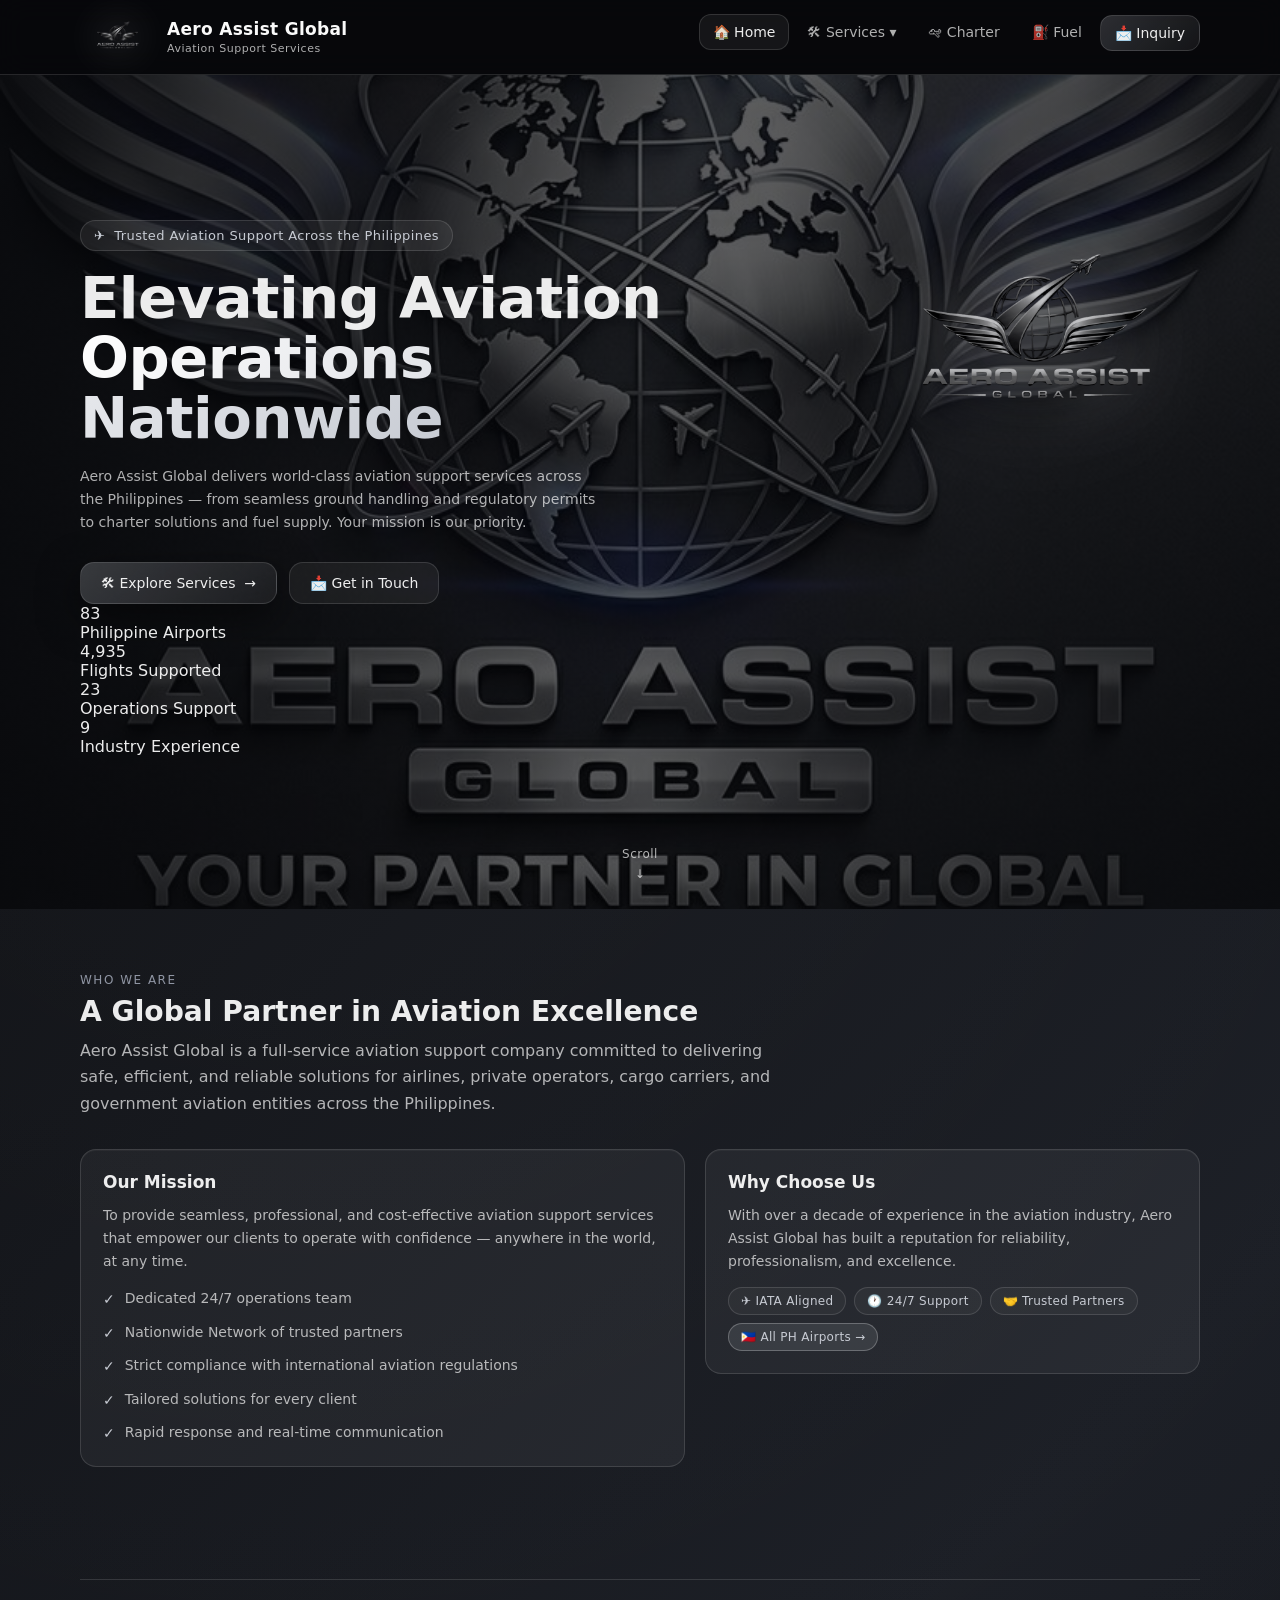
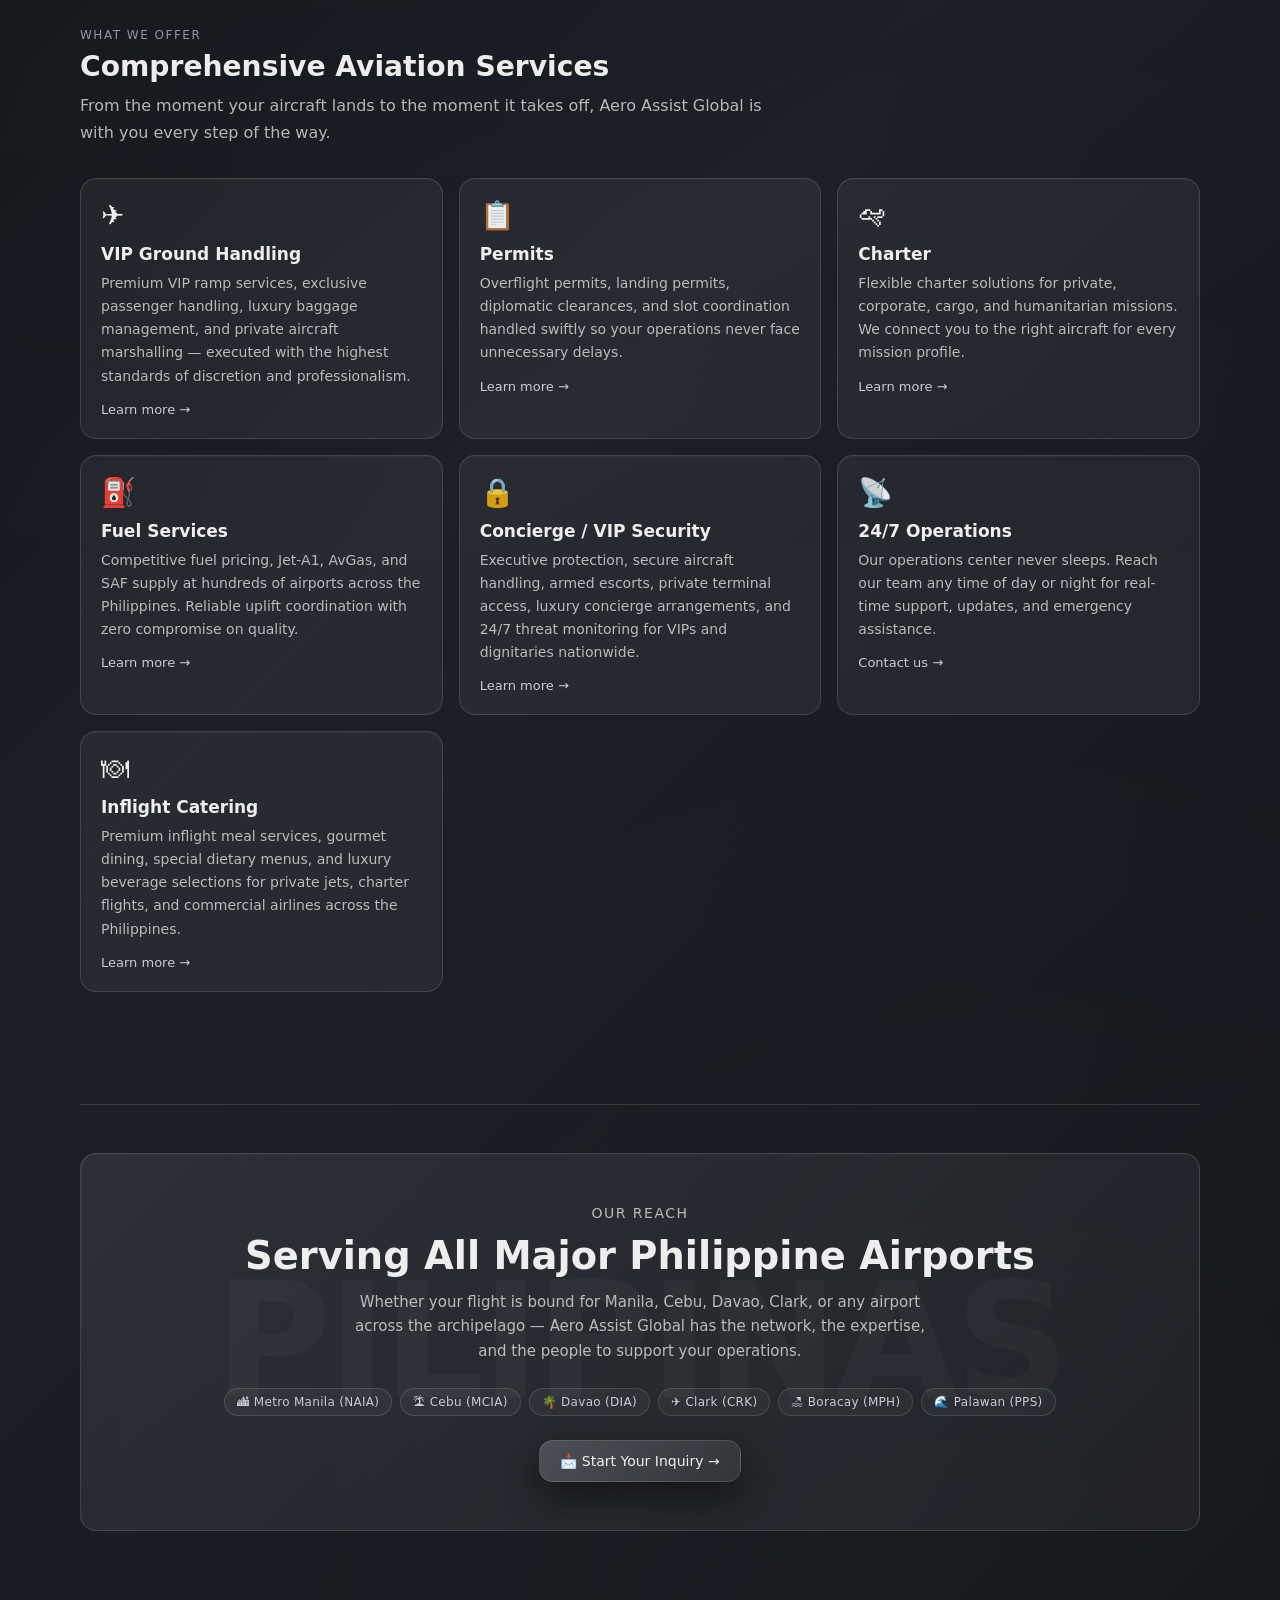
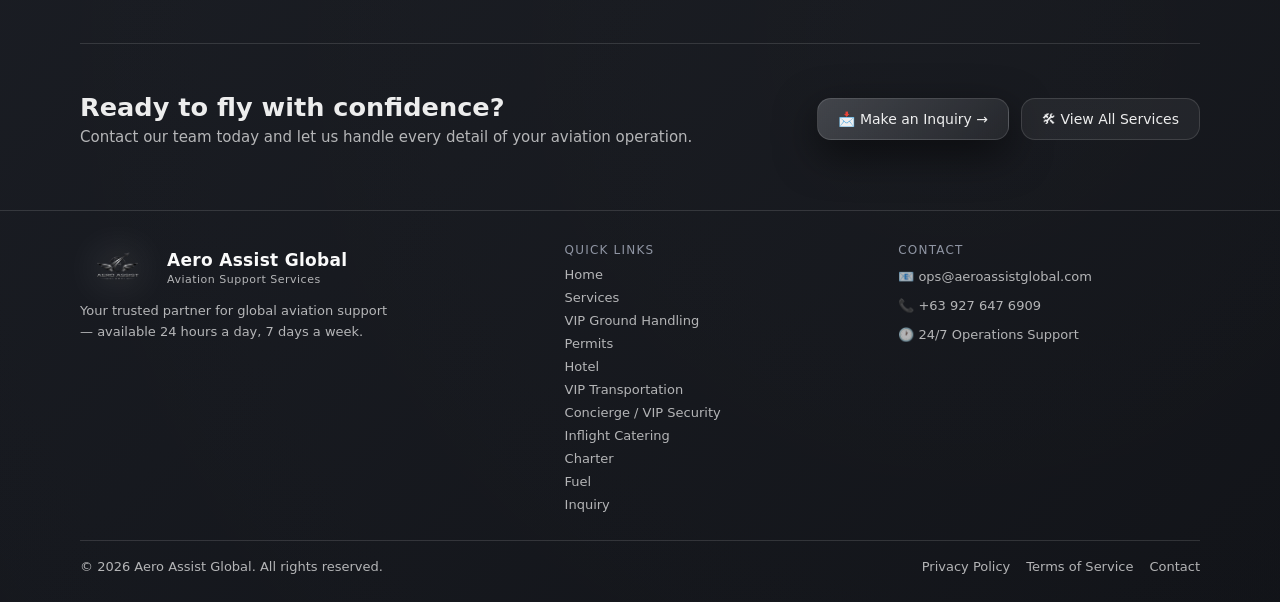
==== commit 228c33b3: "Add 'View All Services' button to Services dropdown in all pages; increase mobile dropdown max-heigh" ====
--- a/index.html
+++ b/index.html
@@ -1,4 +1,4 @@
-<!DOCTYPE html>
+﻿<!DOCTYPE html>
 <html lang="en">
 <head>
   <meta charset="UTF-8" />
@@ -98,6 +98,12 @@
       <div style="font-size:12px;margin-top:2px;">Premium inflight meal services</div>
     </div>
   </a>
+
+            <div style="padding:8px 8px 6px;border-top:1px solid rgba(255,255,255,0.10);margin-top:6px;">
+              <a href="services.html" style="display:flex;align-items:center;justify-content:center;gap:8px;padding:10px 14px;border-radius:10px;background:rgba(199,203,211,0.10);border:1px solid rgba(255,255,255,0.12);color:rgba(255,255,255,0.85);font-size:13px;font-weight:600;transition:background 200ms ease;text-decoration:none;">
+                &#128717; View All Services &rarr;
+              </a>
+            </div>
 </div>
           </li>
 
--- a/assets/css/styles.css
+++ b/assets/css/styles.css
@@ -1,4 +1,4 @@
-/* ============================================================
+﻿/* ============================================================
    AERO ASSIST GLOBAL — Global Stylesheet
    Theme: Black + Silver | Modern | Responsive
    ============================================================ */
@@ -316,7 +316,7 @@
     opacity: 1;
     visibility: visible;
     pointer-events: all;
-    max-height: 500px;
+    max-height: 800px;
   }
   .nav-cta { text-align: center; }
 }
@@ -1061,6 +1061,77 @@
 }
 
 /* ============================================================
+   MOBILE NAV ALIGNMENT FIXES
+   ============================================================ */
+@media (max-width: 900px) {
+  /* Full-width nav items in hamburger menu */
+  .nav-item {
+    width: 100%;
+    display: block;
+  }
+
+  /* Nav links — stretch full width, left-aligned */
+  .nav-link {
+    display: flex;
+    width: 100%;
+    box-sizing: border-box;
+    padding: 12px 16px;
+    border-radius: 10px;
+    align-items: center;
+    gap: 8px;
+    font-size: 15px;
+    min-height: 44px;
+  }
+
+  /* CTA button — full width, centered */
+  .nav-cta {
+    display: flex;
+    width: 100%;
+    box-sizing: border-box;
+    padding: 12px 16px;
+    border-radius: 10px;
+    align-items: center;
+    justify-content: center;
+    font-size: 15px;
+    min-height: 44px;
+    text-align: center;
+  }
+
+  /* Dropdown items — full width, properly aligned */
+  .dropdown a {
+    display: flex;
+    width: 100%;
+    box-sizing: border-box;
+    align-items: center;
+    padding: 12px 14px;
+    gap: 12px;
+    min-height: 44px;
+  }
+
+  /* Dropdown icon — fixed width for alignment */
+  .dropdown-icon {
+    font-size: 18px;
+    flex-shrink: 0;
+    width: 26px;
+    text-align: center;
+    display: inline-flex;
+    align-items: center;
+    justify-content: center;
+  }
+
+  /* Dropdown text block */
+  .dropdown a > div {
+    flex: 1;
+    min-width: 0;
+    text-align: left;
+  }
+
+  /* Nav links container — full width stretch */
+  .nav-links {
+    align-items: stretch;
+  }
+}
+/* ============================================================
    REDUCED MOTION
    ============================================================ */
 @media (prefers-reduced-motion: reduce) {
@@ -1070,57 +1141,174 @@
 }
 
 /* ============================================================
-   MOBILE IMPROVEMENTS — Comprehensive Responsive Overrides
-   ============================================================ */
-
-/* ── Tablet (≤ 900px) ── */
+   TOUCH DEVICE OPTIMIZATIONS
+   ============================================================ */
+
+/* Remove grayscale on touch devices — no hover on mobile */
+@media (hover: none) {
+  .service-card {
+    filter: grayscale(0%);
+  }
+  .service-overlay {
+    opacity: 0.80;
+  }
+  .service-card:active {
+    transform: scale(0.98);
+    transition: transform 0.1s ease;
+  }
+  .btn:active {
+    transform: scale(0.97);
+  }
+  .card:active {
+    background: rgba(255, 255, 255, 0.08);
+  }
+}
+
+/* ============================================================
+   TABLET (max-width: 900px)
+   ============================================================ */
 @media (max-width: 900px) {
   .container { width: calc(100% - 28px); }
-
   .section { padding: 48px 0; }
-
   .page-hero { padding: 40px 0 28px; }
-
   .hero-content { padding: 52px 0 60px; }
-
   .brand img { height: 42px; }
   .brand-text .name { font-size: 15px; }
   .brand-text .tag { display: none; }
-
   .page-hero .hero-logo,
   .hero .hero-logo {
     width: clamp(180px, 28vw, 280px);
     right: 20px;
     opacity: 0.70;
   }
-
   .footer-inner {
     grid-template-columns: 1fr 1fr;
     gap: 24px;
   }
-
   .divider { margin: 32px 0; }
 }
 
-/* ── Mobile (≤ 600px) ── */
+/* ============================================================
+   MOBILE (max-width: 600px)
+   ============================================================ */
 @media (max-width: 600px) {
   .container { width: calc(100% - 24px); }
-
   .section { padding: 36px 0; }
 
-  .page-hero { padding: 32px 0 24px; }
-
+  /* Page Hero */
+  .page-hero { padding: 36px 0 28px; }
+  .page-hero::before {
+    background: linear-gradient(
+      to bottom,
+      rgba(7, 8, 11, 0.78) 0%,
+      rgba(7, 8, 11, 0.62) 40%,
+      rgba(7, 8, 11, 0.94) 100%
+    );
+  }
+  .page-hero .hero-logo,
+  .hero .hero-logo { display: none; }
   .hero-content { padding: 40px 0 48px; }
 
+  /* Typography */
   .page-title { font-size: clamp(24px, 7vw, 36px); }
-
-  .page-lead { font-size: 14px; }
-
+  .page-lead { font-size: 14px; line-height: 1.6; }
   .section-title { font-size: clamp(18px, 5vw, 24px); }
-
   .section-sub { font-size: 14px; margin-bottom: 24px; }
-
-  /* Stack action buttons vertically */
+  .hero-title { font-size: clamp(28px, 8vw, 42px); }
+  .hero-lead { font-size: 14px; }
+
+  /* Service Cards — Best Mobile Layout */
+  .services-grid { gap: 16px; }
+
+  .service-card {
+    height: auto;
+    min-height: 300px;
+    border-radius: 20px;
+    filter: grayscale(0%);
+  }
+
+  /* Bottom-aligned content — image shows at top */
+  .service-card-content {
+    padding: 0;
+    justify-content: flex-end;
+  }
+
+  /* Gradient from bottom — image visible at top */
+  .service-overlay {
+    background: linear-gradient(
+      to top,
+      rgba(7, 8, 11, 0.97) 0%,
+      rgba(7, 8, 11, 0.78) 45%,
+      rgba(7, 8, 11, 0.22) 100%
+    );
+    opacity: 1;
+  }
+
+  .service-card-icon {
+    font-size: 30px;
+    padding: 20px 20px 0;
+    margin-bottom: 4px;
+  }
+  .service-card-content h2 {
+    font-size: 19px;
+    margin: 6px 0 8px;
+    padding: 0 20px;
+  }
+  .service-card-content p {
+    font-size: 13px;
+    line-height: 1.55;
+    color: rgba(255,255,255,0.68);
+    display: -webkit-box;
+    -webkit-line-clamp: 2;
+    -webkit-box-orient: vertical;
+    overflow: hidden;
+    padding: 0 20px;
+    flex-grow: 0;
+  }
+  .service-card-content .badge-row {
+    padding: 0 20px;
+    margin-top: 10px;
+    gap: 5px;
+  }
+  .service-card-content .badge-row .badge:nth-child(n+3) {
+    display: none;
+  }
+  .service-card-content .badge {
+    font-size: 10px;
+    padding: 4px 9px;
+  }
+  .service-card-arrow {
+    padding: 14px 20px 20px;
+    margin-top: 10px;
+    font-size: 13px;
+    border-top: 1px solid rgba(255,255,255,0.09);
+  }
+
+  /* Navigation — better touch targets */
+  .nav-link, .nav-cta {
+    padding: 12px 14px;
+    font-size: 15px;
+    min-height: 44px;
+  }
+  .dropdown a {
+    padding: 13px 14px;
+    min-height: 44px;
+  }
+  .menu-btn {
+    padding: 10px 13px;
+    min-height: 44px;
+    min-width: 44px;
+  }
+
+  /* Badges */
+  .badge-row { gap: 6px; margin-top: 12px; }
+  .badge { font-size: 11px; padding: 5px 10px; }
+
+  /* Panels & Cards */
+  .panel { padding: 18px 16px; }
+  .card { padding: 18px 16px; }
+
+  /* Buttons — stack vertically */
   .actions {
     flex-direction: column;
     align-items: stretch;
@@ -1129,77 +1317,85 @@
     width: 100%;
     justify-content: center;
     text-align: center;
-  }
-
-  /* Service cards — shorter on mobile */
-  .service-card { height: 360px; }
-  .service-card-content { padding: 24px 20px; }
-  .service-card-icon { font-size: 32px; }
-  .service-card-content h2 { font-size: 18px; }
-  .service-card-content .badge { font-size: 10px; padding: 4px 8px; }
-
-  /* Badge row wraps tighter */
-  .badge-row { gap: 6px; margin-top: 12px; }
-  .badge { font-size: 11px; padding: 5px 10px; }
-
-  /* Panel padding */
-  .panel { padding: 18px 16px; }
-
-  /* Card padding */
-  .card { padding: 18px 16px; }
-
-  /* Footer stacks to single column */
+    min-height: 48px;
+    font-size: 15px;
+  }
+
+  /* Footer */
   .footer-inner {
     grid-template-columns: 1fr;
     gap: 20px;
   }
-  .footer {
-    padding: 28px 0;
-  }
+  .footer { padding: 28px 0; }
   .footer > .container > div:last-child {
     flex-direction: column;
     align-items: flex-start;
     gap: 10px;
   }
 
-  /* Breadcrumbs smaller */
+  /* Misc */
   .breadcrumbs { font-size: 12px; }
-
-  /* Hero logo hidden on very small screens — avoid overlap */
-  .page-hero .hero-logo,
-  .hero .hero-logo {
-    display: none;
-  }
-
-  /* Divider margin */
   .divider { margin: 24px 0; }
 
-  /* CTA panel padding */
-  .panel[style*="padding:48px"] {
-    padding: 32px 20px !important;
-  }
-}
-
-/* ── Small Mobile (≤ 480px) ── */
+  /* Logo background smaller on mobile */
+  .page-with-logo-bg::before {
+    background-size: 360px auto;
+    opacity: 0.22;
+  }
+
+  /* CTA panel */
+  .panel[style*="padding:48px"],
+  .panel[style*="padding: 48px"] {
+    padding: 28px 18px !important;
+  }
+}
+
+/* ============================================================
+   SMALL MOBILE (max-width: 480px)
+   ============================================================ */
 @media (max-width: 480px) {
   .container { width: calc(100% - 20px); }
-
-  .section { padding: 28px 0; }
-
-  .service-card { height: 320px; }
-  .service-card-content { padding: 20px 16px; }
-
-  .hero-title { font-size: clamp(28px, 8vw, 40px); }
-
-  .nav { padding: 10px 0; }
-
-  .brand img { height: 38px; }
-
+  .section { padding: 24px 0; }
+  .nav { padding: 8px 0; }
+  .brand img { height: 36px; }
+  .brand-text .name { font-size: 14px; }
+
+  .service-card { min-height: 260px; border-radius: 16px; }
+  .service-card-icon { font-size: 26px; padding: 16px 16px 0; }
+  .service-card-content h2 { font-size: 17px; padding: 0 16px; }
+  .service-card-content p {
+    -webkit-line-clamp: 2;
+    font-size: 12px;
+    padding: 0 16px;
+  }
+  .service-card-content .badge-row { padding: 0 16px; }
+  .service-card-arrow { padding: 12px 16px 16px; font-size: 12px; }
+
+  .hero-title { font-size: clamp(26px, 8vw, 38px); }
   .btn { padding: 11px 16px; font-size: 13px; }
-
   .check-list li { font-size: 13px; }
-
   .panel h3, .card h3 { font-size: 15px; }
-
-  .services-grid { gap: 16px; }
-}
+  .services-grid { gap: 14px; }
+  .divider { margin: 18px 0; }
+}
+
+/* ============================================================
+   SAFE AREA INSETS (notched / punch-hole phones)
+   ============================================================ */
+@supports (padding: max(0px)) {
+  .footer {
+    padding-bottom: max(28px, calc(16px + env(safe-area-inset-bottom)));
+  }
+  .nav-links {
+    padding-bottom: max(10px, env(safe-area-inset-bottom));
+  }
+}
+
+/* ============================================================
+   REDUCED MOTION
+   ============================================================ */
+@media (prefers-reduced-motion: reduce) {
+  *, *::before, *::after { transition: none !important; animation: none !important; }
+  html { scroll-behavior: auto; }
+  .reveal { opacity: 1; transform: none; }
+}
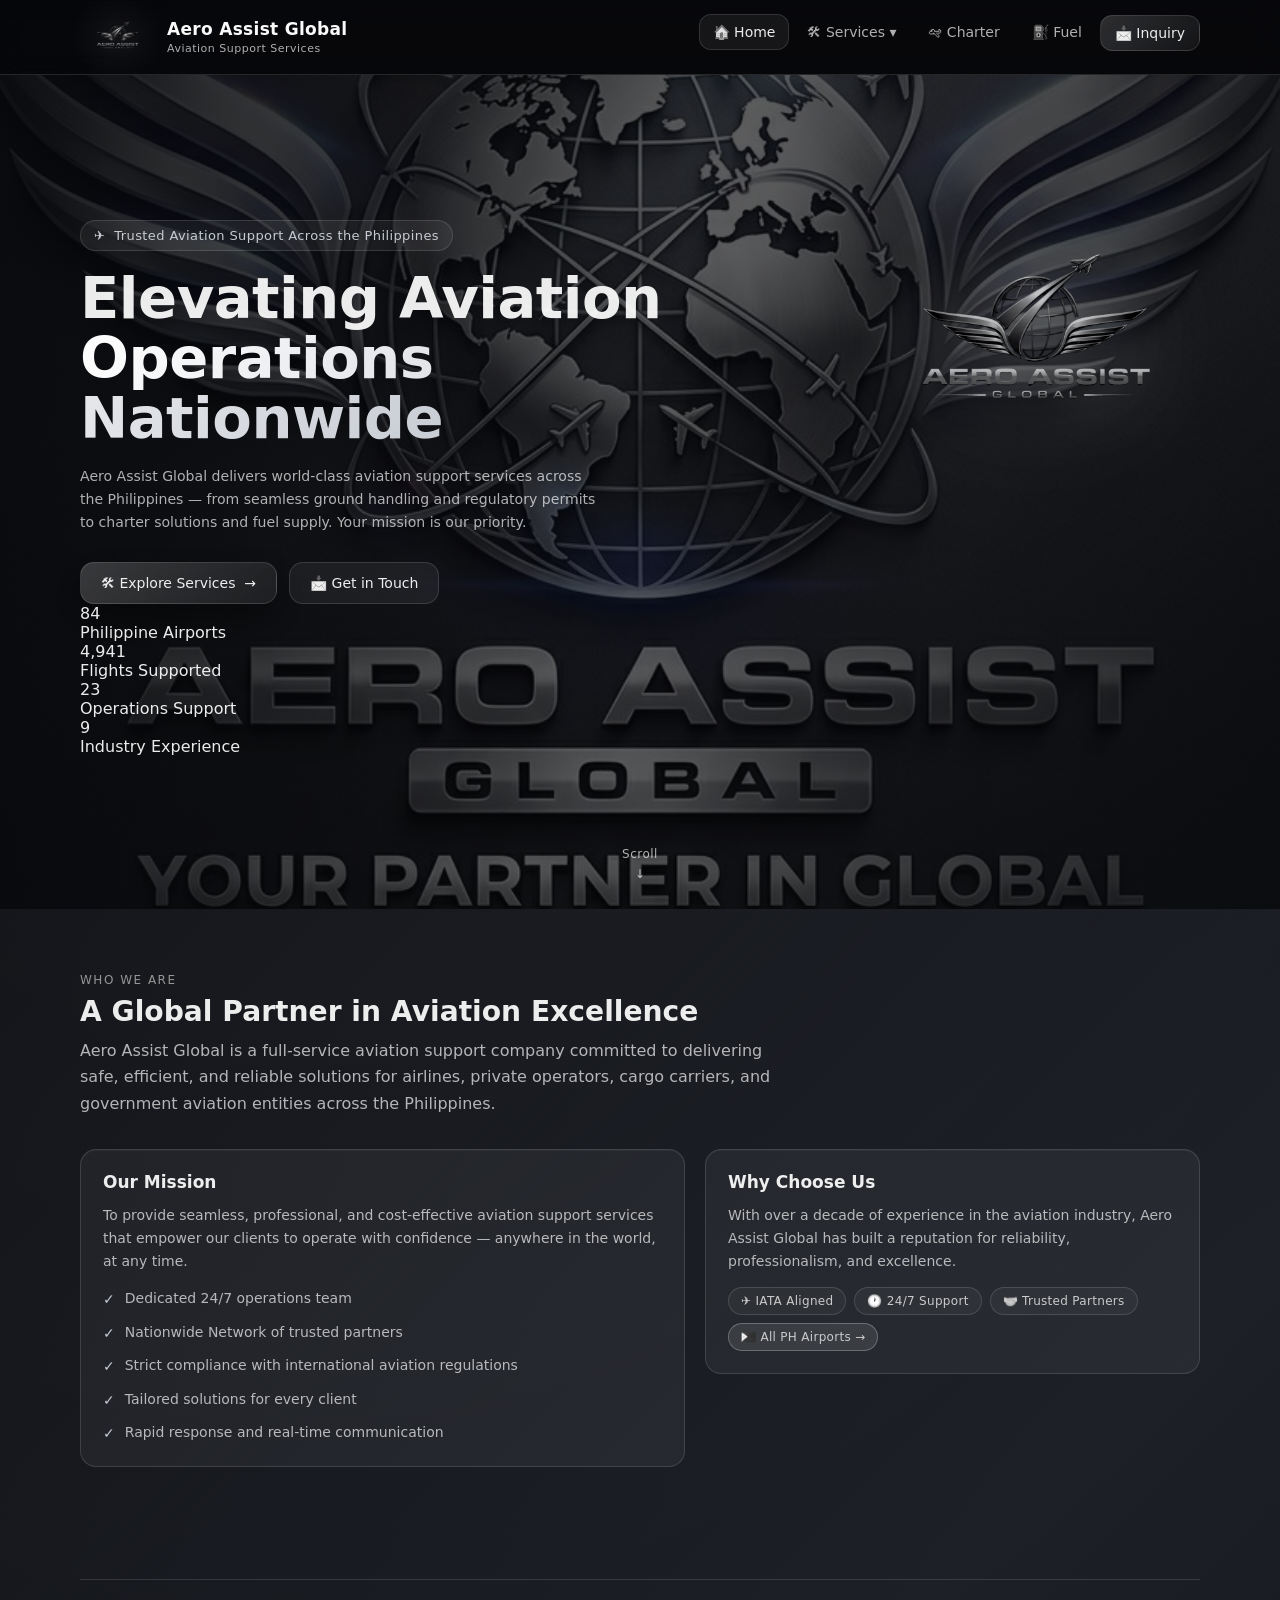
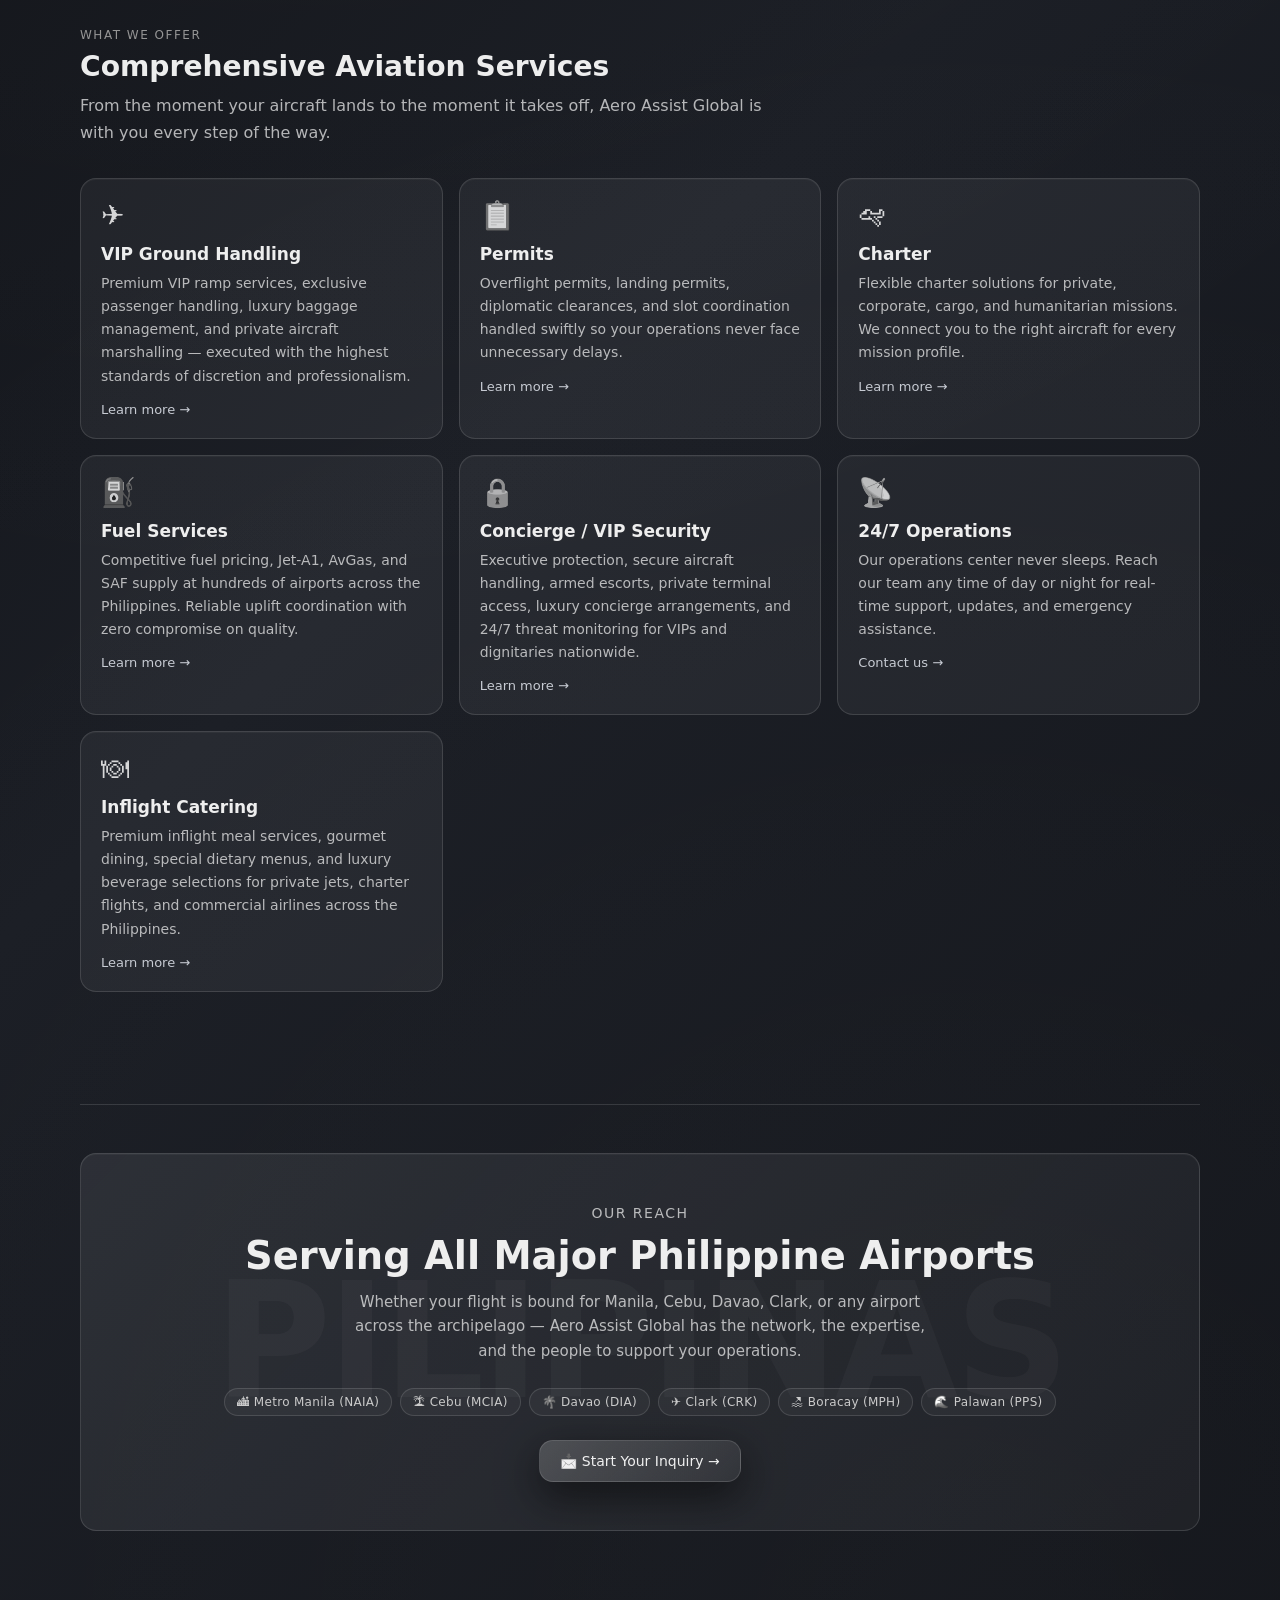
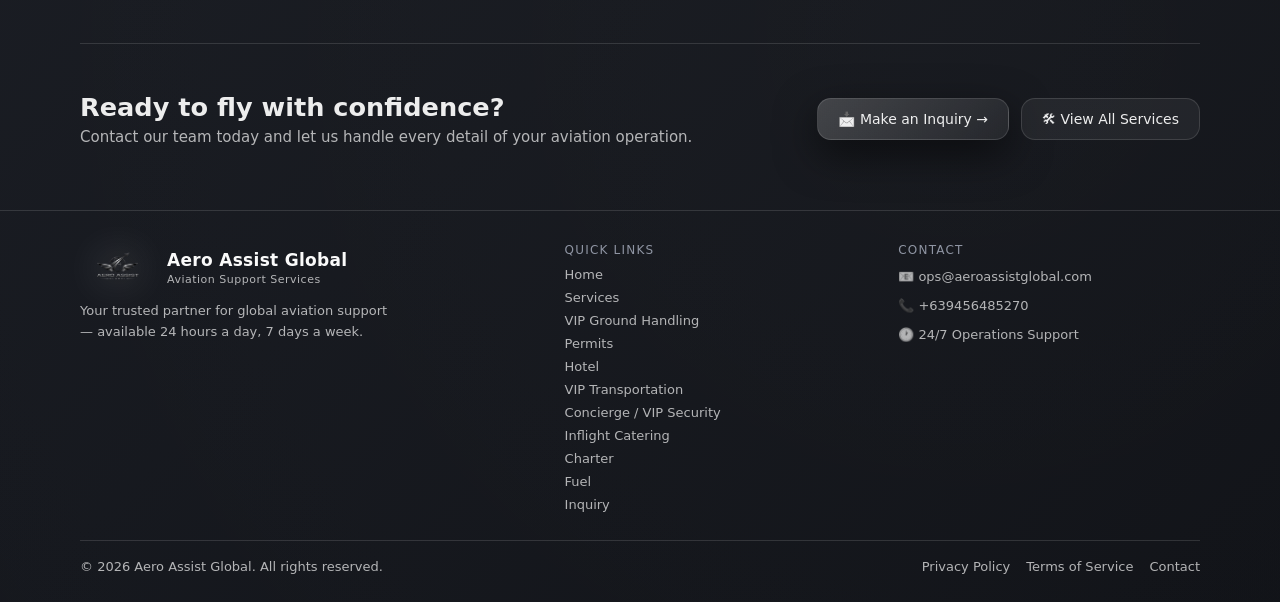
==== commit 2e2c5037: "Fix CAAP liaison links/dropdowns, update contact number, remove de-icing card" ====
--- a/index.html
+++ b/index.html
@@ -99,7 +99,7 @@
     </div>
   </a>
 
-            <div style="padding:8px 8px 6px;border-top:1px solid rgba(255,255,255,0.10);margin-top:6px;">
+                          <a href="caap-liaison.html" role="menuitem"><span class="dropdown-icon">&#127981;</span><div><div style="font-weight:600;color:rgba(255,255,255,0.92);">CAAP Liaison Services</div><div style="font-size:12px;margin-top:2px;">Regulatory coordination &amp; airport facilitation</div></div></a>`r`n<div style="padding:8px 8px 6px;border-top:1px solid rgba(255,255,255,0.10);margin-top:6px;">
               <a href="services.html" style="display:flex;align-items:center;justify-content:center;gap:8px;padding:10px 14px;border-radius:10px;background:rgba(199,203,211,0.10);border:1px solid rgba(255,255,255,0.12);color:rgba(255,255,255,0.85);font-size:13px;font-weight:600;transition:background 200ms ease;text-decoration:none;">
                 &#128717; View All Services &rarr;
               </a>
@@ -592,7 +592,7 @@
             color:var(--muted);
             line-height:1.6;">
             <span>📧 ops@aeroassistglobal.com</span>
-            <span>📞 +63 927 647 6909</span>
+            <span>📞 +639456485270</span>
             <span>🕐 24/7 Operations Support</span>
             <span🇵🇭 Nationwide Coverage</span>
           </div>
@@ -629,3 +629,5 @@
   <script src="assets/js/main.js"></script>
 </body>
 </html>
+
+
--- a/assets/css/styles.css
+++ b/assets/css/styles.css
@@ -1398,4 +1398,70 @@
   *, *::before, *::after { transition: none !important; animation: none !important; }
   html { scroll-behavior: auto; }
   .reveal { opacity: 1; transform: none; }
-}+}
+
+/* ============================================================
+   AESTHETIC MONOCHROME EMOJIS
+   ============================================================ */
+
+/* Pure emoji icon containers — grayscale for clean monochrome look */
+.card-icon,
+.service-card-icon,
+.info-card-icon,
+.dropdown-icon {
+  filter: grayscale(1);
+  opacity: 0.88;
+}
+
+/* Nav links, CTA, buttons — inline emojis */
+.nav-link,
+.nav-cta,
+.btn {
+  filter: grayscale(1);
+}
+
+/* Badges with emoji prefixes */
+.badge {
+  filter: grayscale(1);
+}
+
+/* Section labels */
+.section-label {
+  filter: grayscale(1);
+}
+
+/* Panel and card headings with emoji prefixes */
+.panel h3,
+.card h3,
+.faq summary {
+  filter: grayscale(1);
+}
+
+/* Service card arrow */
+.service-card-arrow {
+  filter: grayscale(1);
+}
+
+/* Inline emoji spans in contact/info blocks */
+span[style*="font-size:18px"],
+span[style*="font-size: 18px"],
+span[style*="font-size:32px"],
+span[style*="font-size: 32px"] {
+  filter: grayscale(1);
+  opacity: 0.88;
+}
+
+/* Footer contact spans */
+.footer span {
+  filter: grayscale(1);
+}
+
+/* Breadcrumb spans */
+.breadcrumbs span {
+  filter: grayscale(1);
+}
+
+/* Skip link and misc inline emoji text */
+.skip-link {
+  filter: grayscale(1);
+}
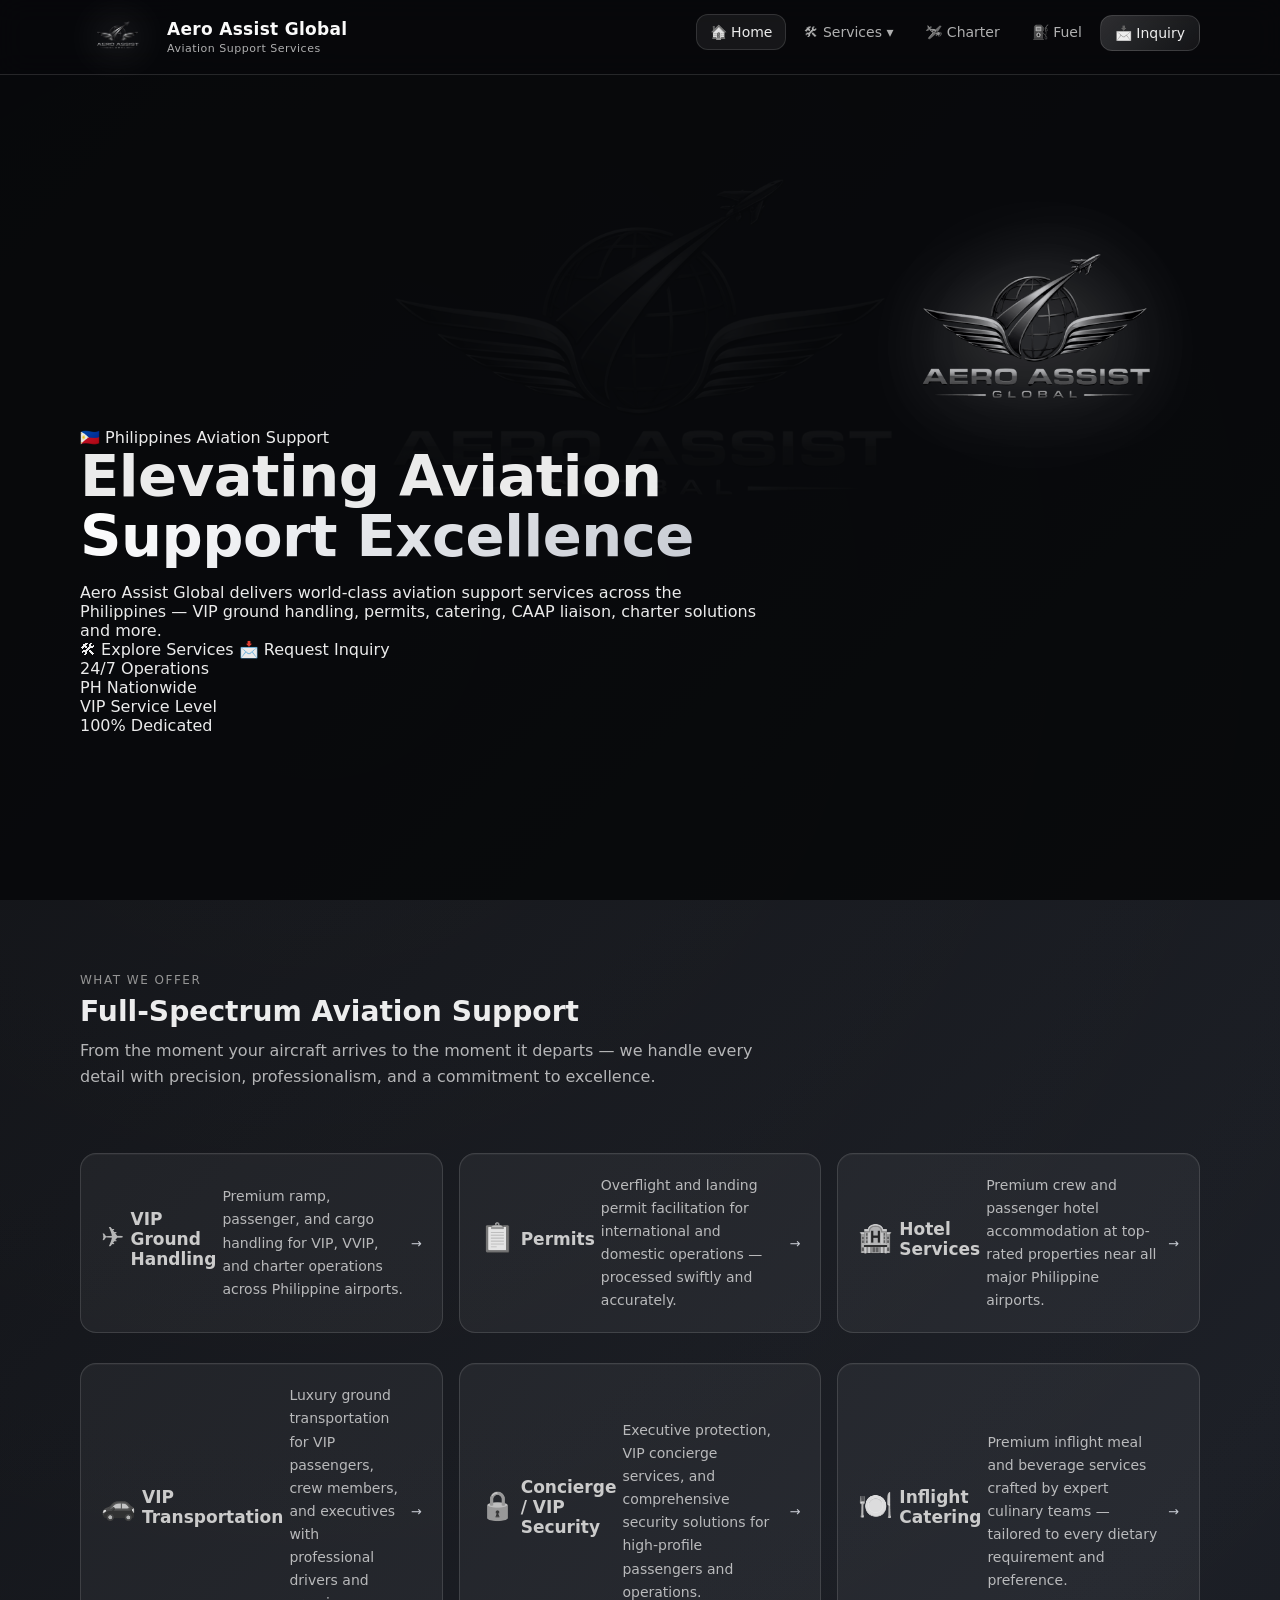
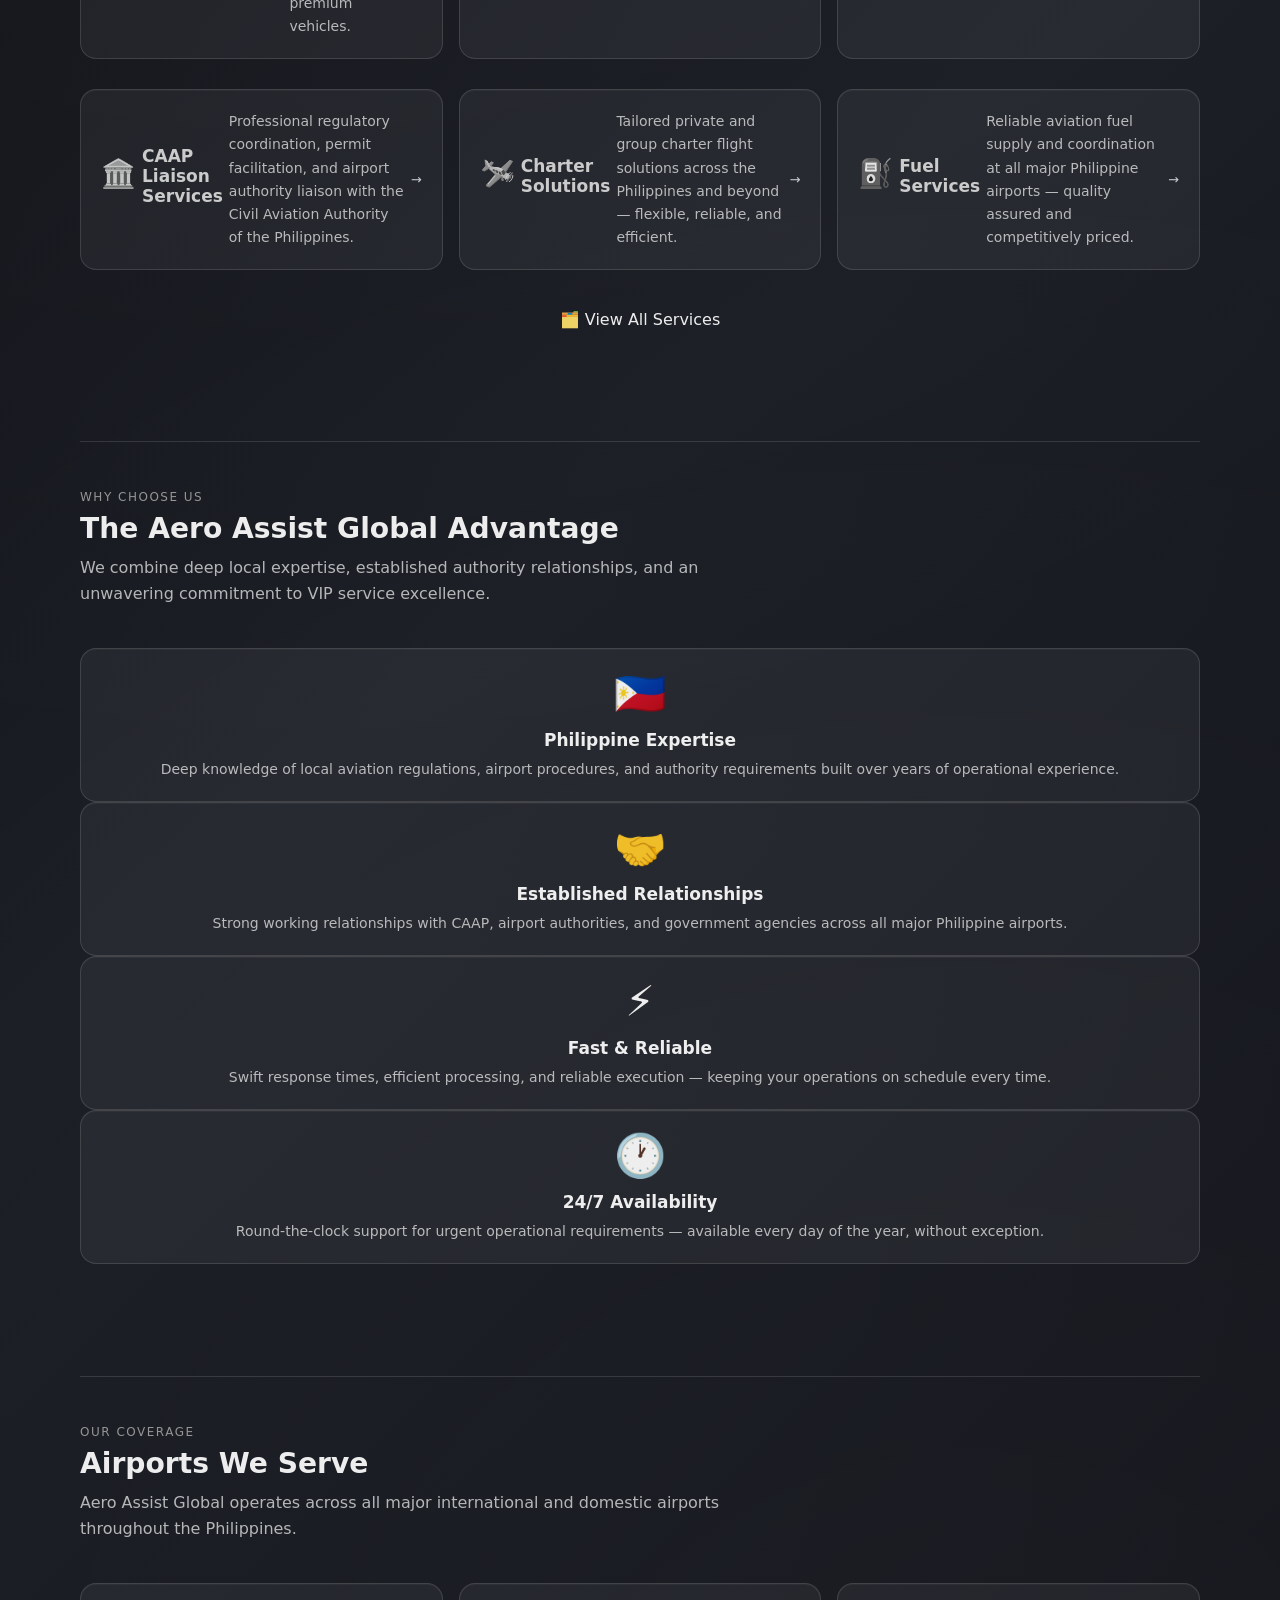
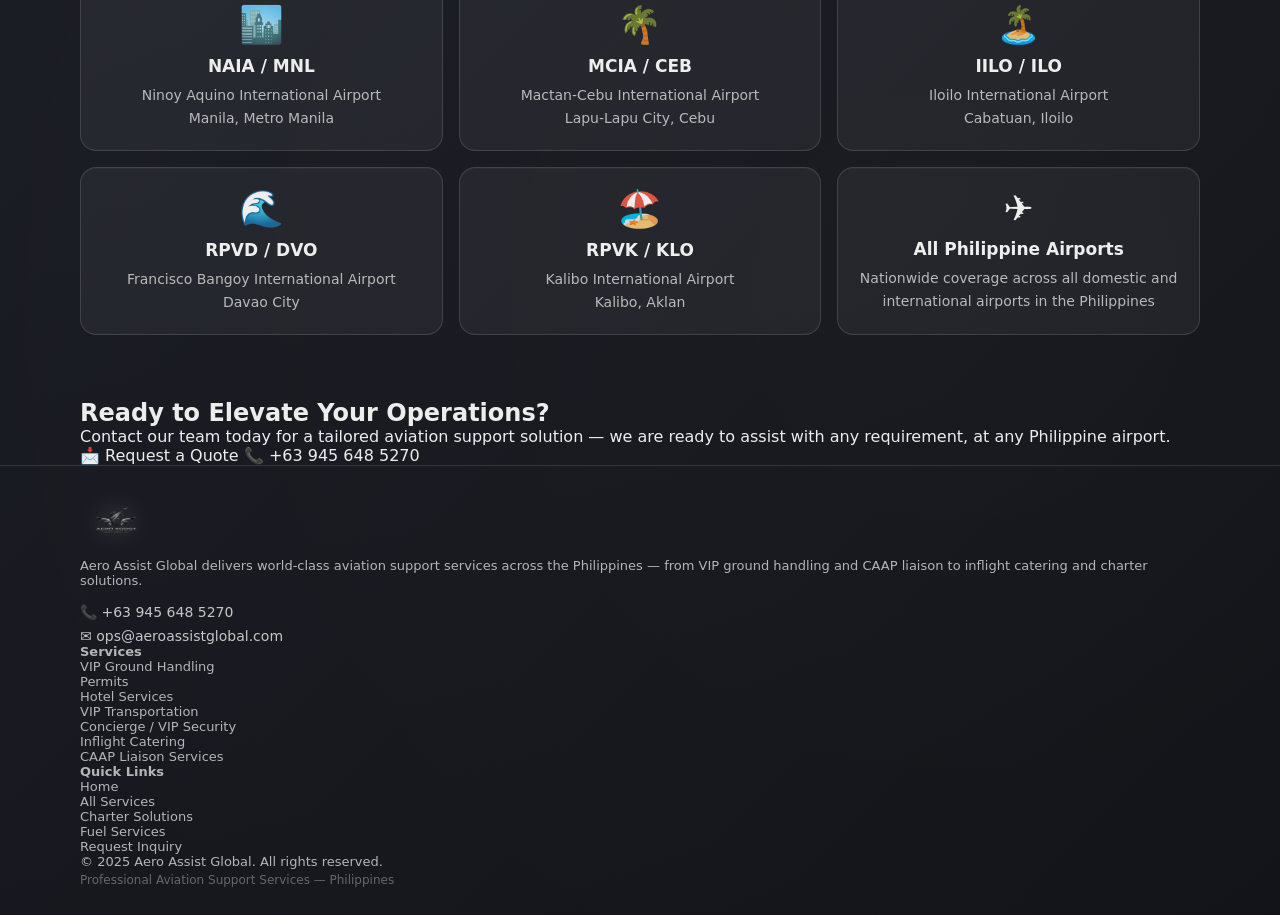
==== commit cfa0337a: "Update index.html" ====
--- a/index.html
+++ b/index.html
@@ -1,10 +1,10 @@
-﻿<!DOCTYPE html>
+<!DOCTYPE html>
 <html lang="en">
 <head>
   <meta charset="UTF-8" />
   <meta name="viewport" content="width=device-width, initial-scale=1.0" />
-  <meta name="description" content="Aero Assist Global — Premier aviation support services including ground handling, permits, charter, and fuel services across the Philippines." />
-  <title>Aero Assist Global | Aviation Support Services</title>
+  <meta name="description" content="Aero Assist Global — Professional aviation support services across the Philippines. VIP ground handling, permits, catering, CAAP liaison and more." />
+  <title>Aero Assist Global | Aviation Support Services Philippines</title>
   <link rel="stylesheet" href="assets/css/styles.css" />
   <link rel="icon" type="image/png" href="assets/img/logo.png" />
 </head>
@@ -12,622 +12,507 @@
 
   <a href="#main" class="skip-link">Skip to main content</a>
 
-  <!-- ═══════════════════════════════════════
-       HEADER / NAV
-  ═══════════════════════════════════════ -->
   <header class="header">
     <div class="container">
       <nav class="nav" role="navigation" aria-label="Main navigation">
 
-        <!-- Brand - Logo + Name Side by Side -->
-<a href="index.html" class="brand">
-  <img src="assets/img/logo.png" 
-       alt="Aero Assist Global Logo"
-       style="
-         height: 50px; 
-         width: auto;
-         filter: drop-shadow(0 0 20px rgba(255,255,255,0.45)) drop-shadow(0 0 40px rgba(255,255,255,0.15));
-         transition: all 0.4s ease;
-       ">
-  <div class="brand-text">
-    <span class="name">Aero Assist Global</span>
-    <span class="tag">Aviation Support Services</span>
-  </div>
-</a>
-
-        <!-- Desktop + Mobile Nav Links -->
+        <a href="index.html" class="brand">
+          <img src="assets/img/logo.png"
+               alt="Aero Assist Global Logo"
+               style="height:50px;width:auto;
+                      filter:drop-shadow(0 0 20px rgba(255,255,255,0.45))
+                             drop-shadow(0 0 40px rgba(255,255,255,0.15));
+                      transition:all 0.4s ease;">
+          <div class="brand-text">
+            <span class="name">Aero Assist Global</span>
+            <span class="tag">Aviation Support Services</span>
+          </div>
+        </a>
+
         <ul class="nav-links" data-nav-links role="list">
 
           <li class="nav-item">
-            <a href="index.html"
-               class="nav-link"
-               data-page="index.html">
-              🏠 Home
-            </a>
+            <a href="index.html" class="nav-link active" data-page="index.html">🏠 Home</a>
           </li>
 
-          <!-- Services with dropdown -->
           <li class="nav-item" data-dropdown>
-            <a href="services.html"
-               class="nav-link"
-               data-page="services.html"
-               aria-haspopup="true"
-               aria-expanded="false">
-              🛠 Services ▾
-            </a>
-<div class="dropdown" role="menu">
-  <a href="ground-handling.html" role="menuitem">
-    <span class="dropdown-icon">✈️</span>
-    <div>
-      <div style="font-weight:600;color:rgba(255,255,255,0.92);">VIP Ground Handling</div>
-      <div style="font-size:12px;margin-top:2px;">Ramp, passenger & cargo support</div>
-    </div>
-  </a>
-  <a href="permits.html" role="menuitem">
-    <span class="dropdown-icon">📋</span>
-    <div>
-      <div style="font-weight:600;color:rgba(255,255,255,0.92);">Permits</div>
-      <div style="font-size:12px;margin-top:2px;">Overflight & landing permits</div>
-    </div>
-  </a>
-  <a href="hotel.html" role="menuitem">
-    <span class="dropdown-icon">🏨</span>
-    <div>
-      <div style="font-weight:600;color:rgba(255,255,255,0.92);">Hotel</div>
-      <div style="font-size:12px;margin-top:2px;">Crew & passenger accommodation</div>
-    </div>
-  </a>
-  <a href="vip-transport.html" role="menuitem">
-    <span class="dropdown-icon">🚗</span>
-    <div>
-      <div style="font-weight:600;color:rgba(255,255,255,0.92);">VIP Transportation</div>
-      <div style="font-size:12px;margin-top:2px;">Luxury ground transfers</div>
-    </div>
-  </a>
-  <a href="concierge-vip-security.html" role="menuitem">
-    <span class="dropdown-icon">🔒</span>
-    <div>
-      <div style="font-weight:600;color:rgba(255,255,255,0.92);">Concierge / VIP Security</div>
-      <div style="font-size:12px;margin-top:2px;">Executive protection & concierge</div>
-    </div>
-  </a>
-  <a href="inflight-catering.html" role="menuitem">
-    <span class="dropdown-icon">🍽</span>
-    <div>
-      <div style="font-weight:600;color:rgba(255,255,255,0.92);">Inflight Catering</div>
-      <div style="font-size:12px;margin-top:2px;">Premium inflight meal services</div>
-    </div>
-  </a>
-
-                          <a href="caap-liaison.html" role="menuitem"><span class="dropdown-icon">&#127981;</span><div><div style="font-weight:600;color:rgba(255,255,255,0.92);">CAAP Liaison Services</div><div style="font-size:12px;margin-top:2px;">Regulatory coordination &amp; airport facilitation</div></div></a>`r`n<div style="padding:8px 8px 6px;border-top:1px solid rgba(255,255,255,0.10);margin-top:6px;">
-              <a href="services.html" style="display:flex;align-items:center;justify-content:center;gap:8px;padding:10px 14px;border-radius:10px;background:rgba(199,203,211,0.10);border:1px solid rgba(255,255,255,0.12);color:rgba(255,255,255,0.85);font-size:13px;font-weight:600;transition:background 200ms ease;text-decoration:none;">
-                &#128717; View All Services &rarr;
-              </a>
+            <a href="services.html" class="nav-link" data-page="services.html"
+               aria-haspopup="true" aria-expanded="false">🛠 Services ▾</a>
+            <div class="dropdown" role="menu">
+              <a href="ground-handling.html" role="menuitem">
+                <span class="dropdown-icon">✈️</span>
+                <div>
+                  <div style="font-weight:600;color:rgba(255,255,255,0.92);">VIP Ground Handling</div>
+                  <div style="font-size:12px;margin-top:2px;">Ramp, passenger & cargo support</div>
+                </div>
+              </a>
+              <a href="permits.html" role="menuitem">
+                <span class="dropdown-icon">📋</span>
+                <div>
+                  <div style="font-weight:600;color:rgba(255,255,255,0.92);">Permits</div>
+                  <div style="font-size:12px;margin-top:2px;">Overflight & landing permits</div>
+                </div>
+              </a>
+              <a href="hotel.html" role="menuitem">
+                <span class="dropdown-icon">🏨</span>
+                <div>
+                  <div style="font-weight:600;color:rgba(255,255,255,0.92);">Hotel</div>
+                  <div style="font-size:12px;margin-top:2px;">Crew & passenger accommodation</div>
+                </div>
+              </a>
+              <a href="vip-transport.html" role="menuitem">
+                <span class="dropdown-icon">🚗</span>
+                <div>
+                  <div style="font-weight:600;color:rgba(255,255,255,0.92);">VIP Transportation</div>
+                  <div style="font-size:12px;margin-top:2px;">Luxury ground transfers</div>
+                </div>
+              </a>
+              <a href="concierge-vip-security.html" role="menuitem">
+                <span class="dropdown-icon">🔒</span>
+                <div>
+                  <div style="font-weight:600;color:rgba(255,255,255,0.92);">Concierge / VIP Security</div>
+                  <div style="font-size:12px;margin-top:2px;">Executive protection & concierge</div>
+                </div>
+              </a>
+              <a href="inflight-catering.html" role="menuitem">
+                <span class="dropdown-icon">🍽️</span>
+                <div>
+                  <div style="font-weight:600;color:rgba(255,255,255,0.92);">Inflight Catering</div>
+                  <div style="font-size:12px;margin-top:2px;">Premium inflight meal services</div>
+                </div>
+              </a>
+              <a href="caap-liaison.html" role="menuitem">
+                <span class="dropdown-icon">🏛️</span>
+                <div>
+                  <div style="font-weight:600;color:rgba(255,255,255,0.92);">CAAP Liaison Services</div>
+                  <div style="font-size:12px;margin-top:2px;">Regulatory coordination & airport facilitation</div>
+                </div>
+              </a>
+              <div style="padding:8px 8px 6px;border-top:1px solid rgba(255,255,255,0.10);margin-top:6px;">
+                <a href="services.html"
+                   style="display:flex;align-items:center;justify-content:center;
+                          gap:8px;padding:10px 14px;border-radius:10px;
+                          background:rgba(199,203,211,0.10);
+                          border:1px solid rgba(255,255,255,0.12);
+                          color:rgba(255,255,255,0.85);font-size:13px;
+                          font-weight:600;transition:background 200ms ease;
+                          text-decoration:none;">
+                  🗂️ View All Services →
+                </a>
+              </div>
             </div>
-</div>
           </li>
 
           <li class="nav-item">
-            <a href="charter.html"
-               class="nav-link"
-               data-page="charter.html">
-              🛩 Charter
-            </a>
+            <a href="charter.html" class="nav-link" data-page="charter.html">🛩️ Charter</a>
           </li>
 
           <li class="nav-item">
-            <a href="fuel.html"
-               class="nav-link"
-               data-page="fuel.html">
-              ⛽ Fuel
-            </a>
+            <a href="fuel.html" class="nav-link" data-page="fuel.html">⛽ Fuel</a>
           </li>
 
           <li class="nav-item">
-            <a href="inquiry.html"
-               class="nav-cta"
-               data-page="inquiry.html">
-              📩 Inquiry
-            </a>
+            <a href="inquiry.html" class="nav-cta" data-page="inquiry.html">📩 Inquiry</a>
           </li>
 
         </ul>
 
-        <!-- Hamburger button (mobile) -->
-        <button
-          class="menu-btn"
-          data-menu-btn
-          aria-label="Toggle navigation menu"
-          aria-expanded="false">
-          ☰
-        </button>
+        <button class="menu-btn" data-menu-btn
+                aria-label="Toggle navigation menu"
+                aria-expanded="false">☰</button>
 
       </nav>
     </div>
   </header>
 
-  <!-- ═══════════════════════════════════════
-       HERO — Background Video
-  ═══════════════════════════════════════ -->
   <main id="main">
-    <section class="hero" aria-label="Hero section">
-
-      <!-- Background Video -->
-      <video
-        class="hero-video"
-        autoplay
-        muted
-        loop
-        playsinline
-        poster="assets/media/hero-poster.jpg"
-        aria-hidden="true">
-        <source src="assets/media/hero.mp4" type="video/mp4" />
-      </video>
-
-           <!-- Overlay -->
-      <div class="hero-overlay" aria-hidden="true"></div>
-
-      <!-- Hero Logo Right Side -->
-      <img src="assets/img/logo.png" 
-           alt="" 
-           aria-hidden="true" 
-           class="hero-logo">
-
-      <!-- Content -->
+
+    <!-- HERO SECTION -->
+    <section class="hero" aria-labelledby="hero-title">
+      <div class="hero-bg" aria-hidden="true"></div>
+      <img src="assets/img/logo.png" alt="" aria-hidden="true" class="hero-logo">
       <div class="container">
         <div class="hero-content">
-
-<div class="kicker">
-  ✈️ &nbsp;Trusted Aviation Support Across the Philippines
-</div>
-
-<h1 class="hero-title">
-  Elevating Aviation <span>Operations Nationwide</span>
-</h1>
-
-<p class="hero-lead">
-  Aero Assist Global delivers world-class aviation support services
-  across the Philippines — from seamless ground handling and regulatory
-  permits to charter solutions and fuel supply. Your mission is our priority.
-</p>
-
-          <div class="actions">
-            <a href="services.html" class="btn primary">
-              🛠 Explore Services &nbsp;→
-            </a>
-            <a href="inquiry.html" class="btn">
-              📩 Get in Touch
-            </a>
-          </div>
-
-          <!-- Animated Stats -->
-          <div class="stats-row">
-<div class="stat-item reveal">
-  <div class="num" data-target="85" data-suffix="+">0</div>
-  <div class="label">Philippine Airports</div>
-</div>
-            <div class="stat-item reveal">
-              <div
-                class="num"
-                data-target="5000"
-                data-suffix="+">0</div>
-              <div class="label">Flights Supported</div>
+          <div class="hero-badge">
+            <span>🇵🇭 Philippines Aviation Support</span>
+          </div>
+          <h1 class="hero-title" id="hero-title">
+            Elevating Aviation<br>
+            <span>Support Excellence</span>
+          </h1>
+          <p class="hero-sub">
+            Aero Assist Global delivers world-class aviation support
+            services across the Philippines — VIP ground handling,
+            permits, catering, CAAP liaison, charter solutions and more.
+          </p>
+          <div class="hero-actions">
+            <a href="services.html" class="btn-primary">🛠 Explore Services</a>
+            <a href="inquiry.html" class="btn-secondary">📩 Request Inquiry</a>
+          </div>
+          <div class="hero-stats">
+            <div class="stat">
+              <span class="stat-num">24/7</span>
+              <span class="stat-label">Operations</span>
             </div>
-            <div class="stat-item reveal">
-              <div
-                class="num"
-                data-target="24"
-                data-suffix="/7">0</div>
-              <div class="label">Operations Support</div>
+            <div class="stat">
+              <span class="stat-num">PH</span>
+              <span class="stat-label">Nationwide</span>
             </div>
-            <div class="stat-item reveal">
-              <div
-                class="num"
-                data-target="10"
-                data-suffix="+ yrs">0</div>
-              <div class="label">Industry Experience</div>
+            <div class="stat">
+              <span class="stat-num">VIP</span>
+              <span class="stat-label">Service Level</span>
             </div>
-          </div>
-
-        </div>
-      </div>
-
-      <!-- Scroll hint -->
-      <div class="scroll-hint" aria-hidden="true">
-        <span>Scroll</span>
-        <span>↓</span>
-      </div>
-
+            <div class="stat">
+              <span class="stat-num">100%</span>
+              <span class="stat-label">Dedicated</span>
+            </div>
+          </div>
+        </div>
+      </div>
     </section>
 
-    <!-- ═══════════════════════════════════════
-         SECTION — Who We Are
-    ═══════════════════════════════════════ -->
-    <section class="section" aria-labelledby="about-title">
+    <!-- SECTION — Services Overview -->
+    <section class="section" aria-labelledby="services-title">
       <div class="container">
-
-        <p class="section-label">Who We Are</p>
-        <h2 class="section-title reveal" id="about-title">
-          A Global Partner in Aviation Excellence
-        </h2>
-<p class="section-sub reveal">
-  Aero Assist Global is a full-service aviation support company
-  committed to delivering safe, efficient, and reliable solutions
-  for airlines, private operators, cargo carriers, and government
-  aviation entities across the Philippines.
-</p>
-
-        <div class="split">
-          <div class="panel reveal">
-            <h3>Our Mission</h3>
-            <p>
-              To provide seamless, professional, and cost-effective aviation
-              support services that empower our clients to operate with
-              confidence — anywhere in the world, at any time.
-            </p>
-            <ul class="check-list" style="margin-top:14px;">
-              <li>Dedicated 24/7 operations team</li>
-              <li>Nationwide Network of trusted partners</li>
-              <li>Strict compliance with international aviation regulations</li>
-              <li>Tailored solutions for every client</li>
-              <li>Rapid response and real-time communication</li>
-            </ul>
-          </div>
-          <div class="panel reveal">
-            <h3>Why Choose Us</h3>
-            <p>
-              With over a decade of experience in the aviation industry,
-              Aero Assist Global has built a reputation for reliability,
-              professionalism, and excellence.
-            </p>
-<div class="badge-row" style="margin-top:14px;">
-  <span class="badge">✈️ IATA Aligned</span>
-  <span class="badge">🕐 24/7 Support</span>
-  <span class="badge">🤝 Trusted Partners</span>
-  <a href="ph-airports.html" class="badge" style="
-    cursor: pointer;
-    transition: all 0.3s ease;
-    background: rgba(199,203,211,0.12);
-    border-color: rgba(255,255,255,0.25);
-    text-decoration: none;
-    color: var(--silver);
-  ">🇵🇭 All PH Airports →</a>
-</div>
-          </div>
-        </div>
-
-      </div>
-    </section>
-
-    <!-- ═══════════════════════════════════════
-         SECTION — Services Overview
-    ═══════════════════════════════════════ -->
-    <section class="section" style="padding-top:0;" aria-labelledby="services-title">
-      <div class="container">
-
-        <hr class="divider" />
 
         <p class="section-label">What We Offer</p>
         <h2 class="section-title reveal" id="services-title">
-          Comprehensive Aviation Services
+          Full-Spectrum Aviation Support
         </h2>
         <p class="section-sub reveal">
-          From the moment your aircraft lands to the moment it takes off,
-          Aero Assist Global is with you every step of the way.
+          From the moment your aircraft arrives to the moment
+          it departs — we handle every detail with precision,
+          professionalism, and a commitment to excellence.
         </p>
 
-        <div class="grid-3">
-
-          <div class="card reveal">
+        <div class="grid-3" style="margin-top:48px;">
+
+          <a href="ground-handling.html" class="card card-link reveal">
             <div class="card-icon">✈️</div>
             <h3>VIP Ground Handling</h3>
             <p>
-  Premium VIP ramp services, exclusive passenger
-  handling, luxury baggage management, and private
-  aircraft marshalling — executed with the highest
-  standards of discretion and professionalism.
-            </p>
-            <a href="ground-handling.html" class="card-link">
-              Learn more →
-            </a>
-          </div>
-
-          <div class="card reveal">
+              Premium ramp, passenger, and cargo handling
+              for VIP, VVIP, and charter operations
+              across Philippine airports.
+            </p>
+            <span class="card-arrow">→</span>
+          </a>
+
+          <a href="permits.html" class="card card-link reveal">
             <div class="card-icon">📋</div>
             <h3>Permits</h3>
             <p>
-              Overflight permits, landing permits, diplomatic clearances,
-              and slot coordination handled swiftly so your operations
-              never face unnecessary delays.
-            </p>
-            <a href="permits.html" class="card-link">
-              Learn more →
-            </a>
-          </div>
-
-          <div class="card reveal">
-            <div class="card-icon">🛩</div>
-            <h3>Charter</h3>
-            <p>
-              Flexible charter solutions for private, corporate, cargo,
-              and humanitarian missions. We connect you to the right
-              aircraft for every mission profile.
-            </p>
-            <a href="charter.html" class="card-link">
-              Learn more →
-            </a>
-          </div>
-
-          <div class="card reveal">
+              Overflight and landing permit facilitation
+              for international and domestic operations —
+              processed swiftly and accurately.
+            </p>
+            <span class="card-arrow">→</span>
+          </a>
+
+          <a href="hotel.html" class="card card-link reveal">
+            <div class="card-icon">🏨</div>
+            <h3>Hotel Services</h3>
+            <p>
+              Premium crew and passenger hotel
+              accommodation at top-rated properties
+              near all major Philippine airports.
+            </p>
+            <span class="card-arrow">→</span>
+          </a>
+
+          <a href="vip-transport.html" class="card card-link reveal">
+            <div class="card-icon">🚗</div>
+            <h3>VIP Transportation</h3>
+            <p>
+              Luxury ground transportation for VIP
+              passengers, crew members, and executives
+              with professional drivers and premium vehicles.
+            </p>
+            <span class="card-arrow">→</span>
+          </a>
+
+          <a href="concierge-vip-security.html" class="card card-link reveal">
+            <div class="card-icon">🔒</div>
+            <h3>Concierge / VIP Security</h3>
+            <p>
+              Executive protection, VIP concierge services,
+              and comprehensive security solutions for
+              high-profile passengers and operations.
+            </p>
+            <span class="card-arrow">→</span>
+          </a>
+
+          <a href="inflight-catering.html" class="card card-link reveal">
+            <div class="card-icon">🍽️</div>
+            <h3>Inflight Catering</h3>
+            <p>
+              Premium inflight meal and beverage services
+              crafted by expert culinary teams — tailored
+              to every dietary requirement and preference.
+            </p>
+            <span class="card-arrow">→</span>
+          </a>
+
+          <a href="caap-liaison.html" class="card card-link reveal">
+            <div class="card-icon">🏛️</div>
+            <h3>CAAP Liaison Services</h3>
+            <p>
+              Professional regulatory coordination, permit
+              facilitation, and airport authority liaison
+              with the Civil Aviation Authority of the Philippines.
+            </p>
+            <span class="card-arrow">→</span>
+          </a>
+
+          <a href="charter.html" class="card card-link reveal">
+            <div class="card-icon">🛩️</div>
+            <h3>Charter Solutions</h3>
+            <p>
+              Tailored private and group charter flight
+              solutions across the Philippines and
+              beyond — flexible, reliable, and efficient.
+            </p>
+            <span class="card-arrow">→</span>
+          </a>
+
+          <a href="fuel.html" class="card card-link reveal">
             <div class="card-icon">⛽</div>
             <h3>Fuel Services</h3>
             <p>
-              Competitive fuel pricing, Jet-A1, AvGas, and SAF supply
-              at hundreds of airports across the Philippines. Reliable uplift
-              coordination with zero compromise on quality.
-            </p>
-            <a href="fuel.html" class="card-link">
-              Learn more →
-            </a>
-          </div>
-
-<div class="card reveal">
-  <div class="card-icon">🔒</div>
-  <h3>Concierge / VIP Security</h3>
-  <p>
-    Executive protection, secure aircraft handling,
-    armed escorts, private terminal access, luxury
-    concierge arrangements, and 24/7 threat
-    monitoring for VIPs and dignitaries nationwide.
-  </p>
-  <a href="concierge-vip-security.html" class="card-link">
-    Learn more →
-  </a>
-</div>
-          <div class="card reveal">
-            <div class="card-icon">📡</div>
-            <h3>24/7 Operations</h3>
-            <p>
-              Our operations center never sleeps. Reach our team
-              any time of day or night for real-time support,
-              updates, and emergency assistance.
-            </p>
-            <a href="inquiry.html" class="card-link">
-              Contact us →
-            </a>
-          </div>
-
-          <div class="card reveal">
-  <div class="card-icon">🍽</div>
-  <h3>Inflight Catering</h3>
-  <p>
-    Premium inflight meal services, gourmet dining,
-    special dietary menus, and luxury beverage
-    selections for private jets, charter flights,
-    and commercial airlines across the Philippines.
-  </p>
-  <a href="inflight-catering.html" class="card-link">
-    Learn more →
-  </a>
-</div>
-
+              Reliable aviation fuel supply and
+              coordination at all major Philippine
+              airports — quality assured and competitively priced.
+            </p>
+            <span class="card-arrow">→</span>
+          </a>
+
+        </div>
+
+        <div style="text-align:center;margin-top:40px;">
+          <a href="services.html" class="btn-primary">
+            🗂️ View All Services
+          </a>
         </div>
 
       </div>
     </section>
 
-    <!-- ═══════════════════════════════════════
-     SECTION — Nationwide Reach Banner
-═══════════════════════════════════════ -->
-<section
-  class="section"
-  style="padding-top:0;"
-  aria-labelledby="reach-title">
-  <div class="container">
-
-    <hr class="divider" />
-
-    <div
-      class="panel reveal"
-      style="
-        text-align:center;
-        padding: 48px 28px;
-        background: linear-gradient(135deg,
-          rgba(199,203,211,0.10),
-          rgba(255,255,255,0.04));
-        position:relative;
-        overflow:hidden;">
-
-      <div aria-hidden="true" style="
-        position:absolute;
-        inset:0;
-        display:flex;
-        align-items:center;
-        justify-content:center;
-        font-size: clamp(80px, 14vw, 160px);
-        font-weight:900;
-        color: rgba(255,255,255,0.03);
-        pointer-events:none;
-        user-select:none;
-        letter-spacing:-4px;">
-        PILIPINAS
-      </div>
-
-      <div style="position:relative;">
-        <p class="section-label" style="justify-content:center;display:flex;">
-          Our Reach
+    <!-- SECTION — Why Choose Us -->
+    <section class="section" style="padding-top:0;" aria-labelledby="why-title">
+      <div class="container">
+
+        <hr class="divider" />
+
+        <p class="section-label">Why Choose Us</p>
+        <h2 class="section-title reveal" id="why-title">
+          The Aero Assist Global Advantage
+        </h2>
+        <p class="section-sub reveal">
+          We combine deep local expertise, established
+          authority relationships, and an unwavering
+          commitment to VIP service excellence.
         </p>
-        <h2 id="reach-title" style="
-          font-size: clamp(26px, 3vw, 40px);
-          margin: 0 0 12px;">
-          Serving All Major Philippine Airports
+
+        <div class="grid-4" style="margin-top:40px;">
+
+          <div class="card reveal" style="text-align:center;">
+            <div style="font-size:42px;margin-bottom:12px;">🇵🇭</div>
+            <h3>Philippine Expertise</h3>
+            <p>
+              Deep knowledge of local aviation regulations,
+              airport procedures, and authority requirements
+              built over years of operational experience.
+            </p>
+          </div>
+
+          <div class="card reveal" style="text-align:center;">
+            <div style="font-size:42px;margin-bottom:12px;">🤝</div>
+            <h3>Established Relationships</h3>
+            <p>
+              Strong working relationships with CAAP,
+              airport authorities, and government agencies
+              across all major Philippine airports.
+            </p>
+          </div>
+
+          <div class="card reveal" style="text-align:center;">
+            <div style="font-size:42px;margin-bottom:12px;">⚡</div>
+            <h3>Fast & Reliable</h3>
+            <p>
+              Swift response times, efficient processing,
+              and reliable execution — keeping your
+              operations on schedule every time.
+            </p>
+          </div>
+
+          <div class="card reveal" style="text-align:center;">
+            <div style="font-size:42px;margin-bottom:12px;">🕐</div>
+            <h3>24/7 Availability</h3>
+            <p>
+              Round-the-clock support for urgent
+              operational requirements — available
+              every day of the year, without exception.
+            </p>
+          </div>
+
+        </div>
+
+      </div>
+    </section>
+
+    <!-- SECTION — Airports -->
+    <section class="section" style="padding-top:0;" aria-labelledby="airports-title">
+      <div class="container">
+
+        <hr class="divider" />
+
+        <p class="section-label">Our Coverage</p>
+        <h2 class="section-title reveal" id="airports-title">
+          Airports We Serve
         </h2>
-        <p style="
-          color: var(--muted);
-          max-width: 60ch;
-          margin: 0 auto 24px;
-          line-height:1.65;
-          font-size:15px;">
-          Whether your flight is bound for Manila, Cebu, Davao,
-          Clark, or any airport across the archipelago — Aero Assist
-          Global has the network, the expertise, and the people
-          to support your operations.
+        <p class="section-sub reveal">
+          Aero Assist Global operates across all major
+          international and domestic airports throughout
+          the Philippines.
         </p>
-        <div class="badge-row" style="justify-content:center;">
-          <span class="badge">🏙 Metro Manila (NAIA)</span>
-          <span class="badge">🏝 Cebu (MCIA)</span>
-          <span class="badge">🌴 Davao (DIA)</span>
-          <span class="badge">✈️ Clark (CRK)</span>
-          <span class="badge">🏖 Boracay (MPH)</span>
-          <span class="badge">🌊 Palawan (PPS)</span>
-        </div>
-        <div style="margin-top:24px;">
-          <a href="inquiry.html" class="btn primary">
-            📩 Start Your Inquiry →
-          </a>
-        </div>
-      </div>
-
-    </div>
-
-  </div>
-</section>
-
-    <!-- ═══════════════════════════════════════
-         SECTION — CTA Strip
-    ═══════════════════════════════════════ -->
-    <section class="section" style="padding-top:0;" aria-label="Call to action">
+
+        <div class="grid-3" style="margin-top:40px;">
+
+          <div class="card reveal" style="text-align:center;">
+            <div style="font-size:36px;margin-bottom:10px;">🏙️</div>
+            <h3>NAIA / MNL</h3>
+            <p>Ninoy Aquino International Airport<br>Manila, Metro Manila</p>
+          </div>
+
+          <div class="card reveal" style="text-align:center;">
+            <div style="font-size:36px;margin-bottom:10px;">🌴</div>
+            <h3>MCIA / CEB</h3>
+            <p>Mactan-Cebu International Airport<br>Lapu-Lapu City, Cebu</p>
+          </div>
+
+          <div class="card reveal" style="text-align:center;">
+            <div style="font-size:36px;margin-bottom:10px;">🏝️</div>
+            <h3>IILO / ILO</h3>
+            <p>Iloilo International Airport<br>Cabatuan, Iloilo</p>
+          </div>
+
+          <div class="card reveal" style="text-align:center;">
+            <div style="font-size:36px;margin-bottom:10px;">🌊</div>
+            <h3>RPVD / DVO</h3>
+            <p>Francisco Bangoy International Airport<br>Davao City</p>
+          </div>
+
+          <div class="card reveal" style="text-align:center;">
+            <div style="font-size:36px;margin-bottom:10px;">🏖️</div>
+            <h3>RPVK / KLO</h3>
+            <p>Kalibo International Airport<br>Kalibo, Aklan</p>
+          </div>
+
+          <div class="card reveal" style="text-align:center;">
+            <div style="font-size:36px;margin-bottom:10px;">✈️</div>
+            <h3>All Philippine Airports</h3>
+            <p>
+              Nationwide coverage across all domestic
+              and international airports in the Philippines
+            </p>
+          </div>
+
+        </div>
+
+      </div>
+    </section>
+
+    <!-- SECTION — CTA -->
+    <section class="cta-section" aria-labelledby="cta-title">
       <div class="container">
-        <hr class="divider" />
-        <div style="
-          display:flex;
-          align-items:center;
-          justify-content:space-between;
-          flex-wrap:wrap;
-          gap:20px;">
-          <div>
-            <h2 style="margin:0 0 6px;font-size:clamp(20px,2vw,28px);">
-              Ready to fly with confidence?
-                          </h2>
-            <p style="color:var(--muted);margin:0;font-size:15px;">
-              Contact our team today and let us handle every detail
-              of your aviation operation.
-            </p>
-          </div>
-          <div class="actions">
-            <a href="inquiry.html" class="btn primary">
-              📩 Make an Inquiry →
-            </a>
-            <a href="services.html" class="btn">
-              🛠 View All Services
-            </a>
-          </div>
+        <h2 class="cta-title reveal" id="cta-title">
+          Ready to Elevate Your Operations?
+        </h2>
+        <p class="cta-sub reveal">
+          Contact our team today for a tailored aviation
+          support solution — we are ready to assist
+          with any requirement, at any Philippine airport.
+        </p>
+        <div class="cta-actions reveal">
+          <a href="inquiry.html" class="btn-primary">📩 Request a Quote</a>
+          <a href="tel:+639456485270" class="btn-secondary">
+            📞 +63 945 648 5270
+          </a>
         </div>
       </div>
     </section>
 
   </main>
 
-  <!-- ═══════════════════════════════════════
-       FOOTER
-  ═══════════════════════════════════════ -->
   <footer class="footer" role="contentinfo">
     <div class="container">
-      <div class="footer-inner">
-
-        <!-- Brand -->
-        <div>
-          <div class="brand" style="margin-bottom:8px;">
-            <img src="assets/img/logo.png" alt="Aero Assist Global Logo" />
-            <div class="brand-text">
-              <span class="name">Aero Assist Global</span>
-              <span class="tag">Aviation Support Services</span>
-            </div>
-          </div>
-          <p style="font-size:13px;color:var(--muted);max-width:38ch;line-height:1.6;">
-            Your trusted partner for global aviation support —
-            available 24 hours a day, 7 days a week.
+      <div class="footer-grid">
+
+        <div class="footer-brand">
+          <a href="index.html">
+            <img src="assets/img/logo.png" alt="Aero Assist Global"
+                 style="height:48px;width:auto;margin-bottom:12px;
+                        filter:drop-shadow(0 0 12px rgba(255,255,255,0.3));">
+          </a>
+          <p>
+            Aero Assist Global delivers world-class aviation
+            support services across the Philippines —
+            from VIP ground handling and CAAP liaison
+            to inflight catering and charter solutions.
           </p>
-        </div>
-
-        <!-- Quick Links -->
-        <div>
-          <p style="
-            font-size:12px;
-            text-transform:uppercase;
-            letter-spacing:1.2px;
-            color:var(--silver-2);
-            margin:0 0 10px;">
-            Quick Links
-          </p>
-          <div class="footer-links" style="flex-direction:column;gap:8px;">
-  <a href="index.html">Home</a>
-  <a href="services.html">Services</a>
-  <a href="ground-handling.html">VIP Ground Handling</a>
-  <a href="permits.html">Permits</a>
-  <a href="hotel.html">Hotel</a>
-  <a href="vip-transport.html">VIP Transportation</a>
-  <a href="concierge-vip-security.html">Concierge / VIP Security</a>
-  <a href="inflight-catering.html">Inflight Catering</a>
-  <a href="charter.html">Charter</a>
-  <a href="fuel.html">Fuel</a>
-  <a href="inquiry.html">Inquiry</a>
-</div>
-        </div>
-
-        <!-- Contact Info -->
-        <div>
-          <p style="
-            font-size:12px;
-            text-transform:uppercase;
-            letter-spacing:1.2px;
-            color:var(--silver-2);
-            margin:0 0 10px;">
-            Contact
-          </p>
-          <div style="
-            display:grid;
-            gap:8px;
-            font-size:13px;
-            color:var(--muted);
-            line-height:1.6;">
-            <span>📧 ops@aeroassistglobal.com</span>
-            <span>📞 +639456485270</span>
-            <span>🕐 24/7 Operations Support</span>
-            <span🇵🇭 Nationwide Coverage</span>
-          </div>
-        </div>
-
-      </div>
-
-      <!-- Bottom bar -->
-      <div style="
-        margin-top:28px;
-        padding-top:18px;
-        border-top:1px solid var(--border);
-        display:flex;
-        align-items:center;
-        justify-content:space-between;
-        flex-wrap:wrap;
-        gap:12px;
-        font-size:13px;
-        color:var(--muted);">
-        <span>
-          © <span data-year></span> Aero Assist Global.
-          All rights reserved.
-        </span>
-        <div class="footer-links">
-          <a href="inquiry.html">Privacy Policy</a>
-          <a href="inquiry.html">Terms of Service</a>
-          <a href="inquiry.html">Contact</a>
-        </div>
+          <div class="footer-contact" style="margin-top:16px;">
+            <a href="tel:+639456485270"
+               style="display:flex;align-items:center;gap:8px;
+                      color:rgba(255,255,255,0.75);text-decoration:none;
+                      margin-bottom:8px;font-size:14px;">
+              📞 +63 945 648 5270
+            </a>
+            <a href="mailto:ops@aeroassistglobal.com"
+               style="display:flex;align-items:center;gap:8px;
+                      color:rgba(255,255,255,0.75);text-decoration:none;
+                      font-size:14px;">
+              ✉️ ops@aeroassistglobal.com
+            </a>
+          </div>
+        </div>
+
+        <div class="footer-col">
+          <h4>Services</h4>
+          <ul>
+            <li><a href="ground-handling.html">VIP Ground Handling</a></li>
+            <li><a href="permits.html">Permits</a></li>
+            <li><a href="hotel.html">Hotel Services</a></li>
+            <li><a href="vip-transport.html">VIP Transportation</a></li>
+            <li><a href="concierge-vip-security.html">Concierge / VIP Security</a></li>
+            <li><a href="inflight-catering.html">Inflight Catering</a></li>
+            <li><a href="caap-liaison.html">CAAP Liaison Services</a></li>
+          </ul>
+        </div>
+
+        <div class="footer-col">
+          <h4>Quick Links</h4>
+          <ul>
+            <li><a href="index.html">Home</a></li>
+            <li><a href="services.html">All Services</a></li>
+            <li><a href="charter.html">Charter Solutions</a></li>
+            <li><a href="fuel.html">Fuel Services</a></li>
+            <li><a href="inquiry.html">Request Inquiry</a></li>
+          </ul>
+        </div>
+
+      </div>
+
+      <div class="footer-bottom">
+        <p>© 2025 Aero Assist Global. All rights reserved.</p>
+        <p style="margin-top:4px;font-size:12px;opacity:0.5;">
+          Professional Aviation Support Services — Philippines
+        </p>
       </div>
 
     </div>
   </footer>
 
   <script src="assets/js/main.js"></script>
+
 </body>
 </html>
-
-
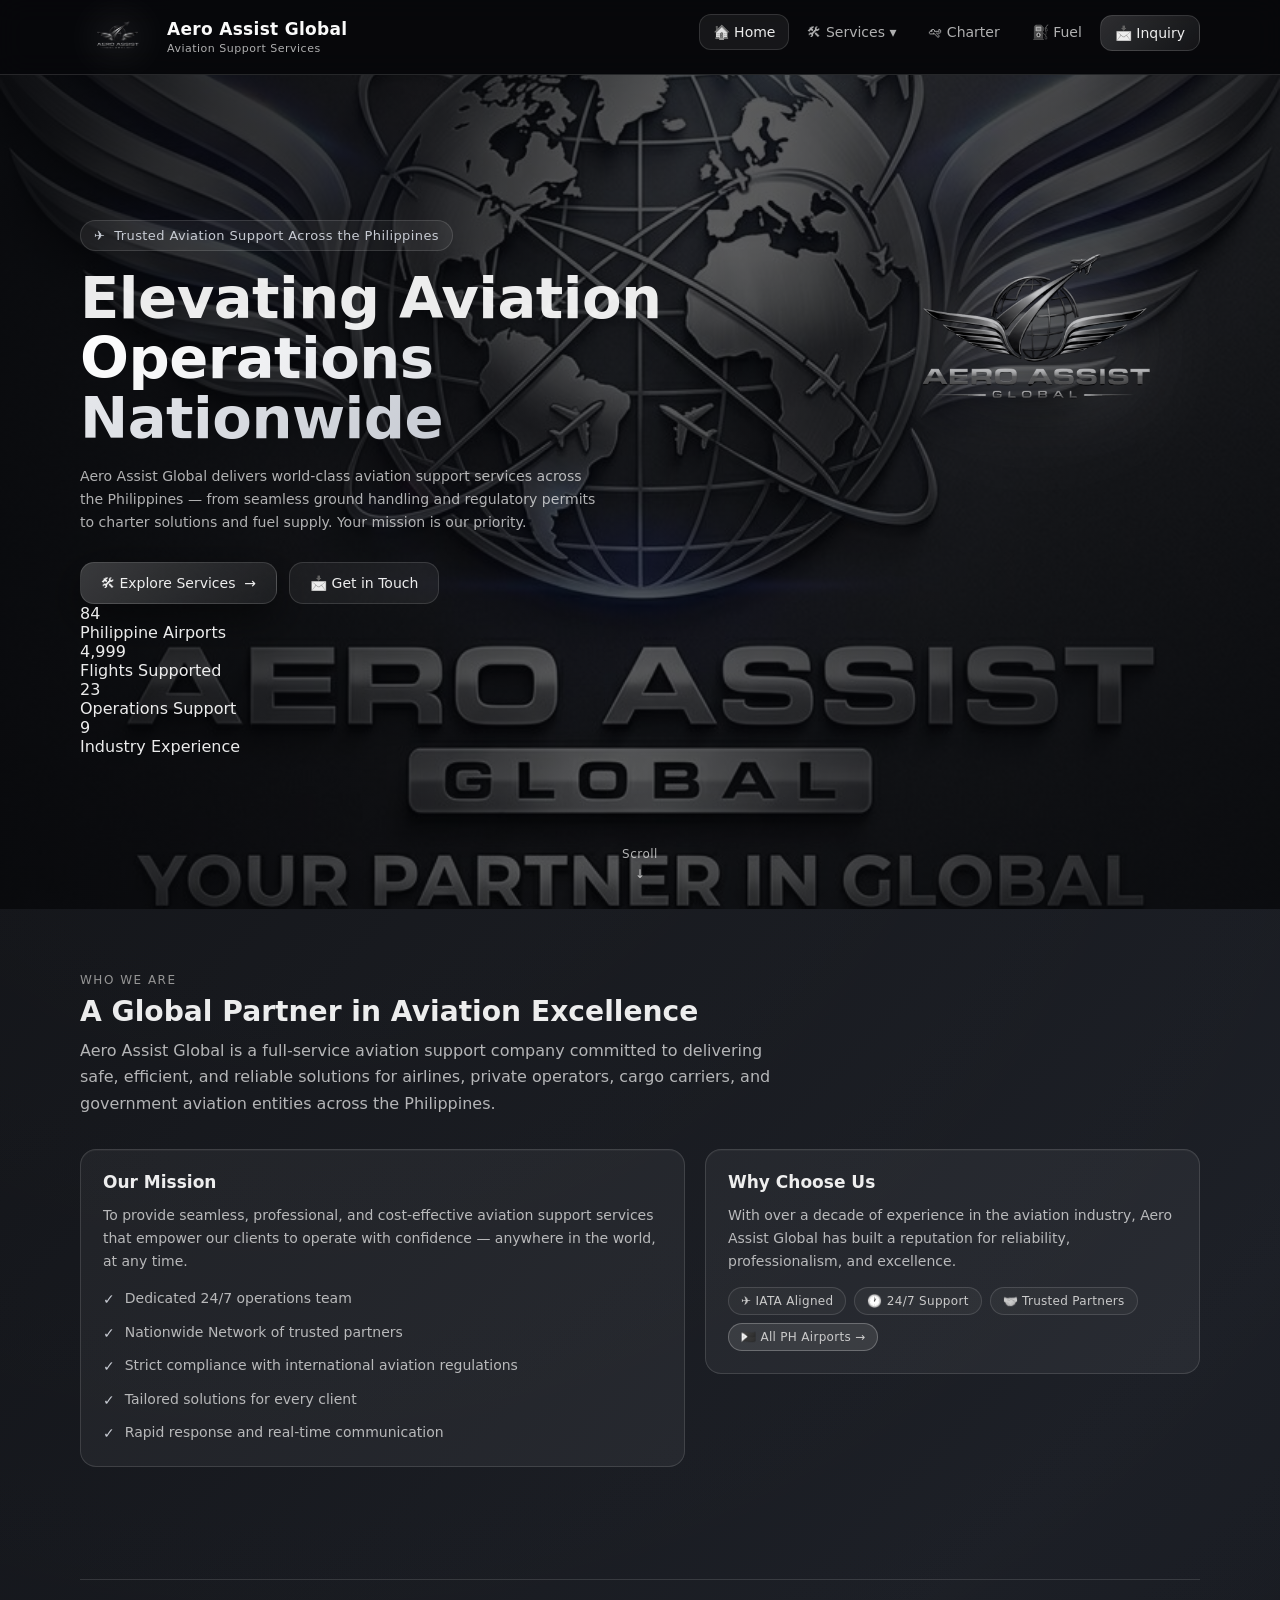
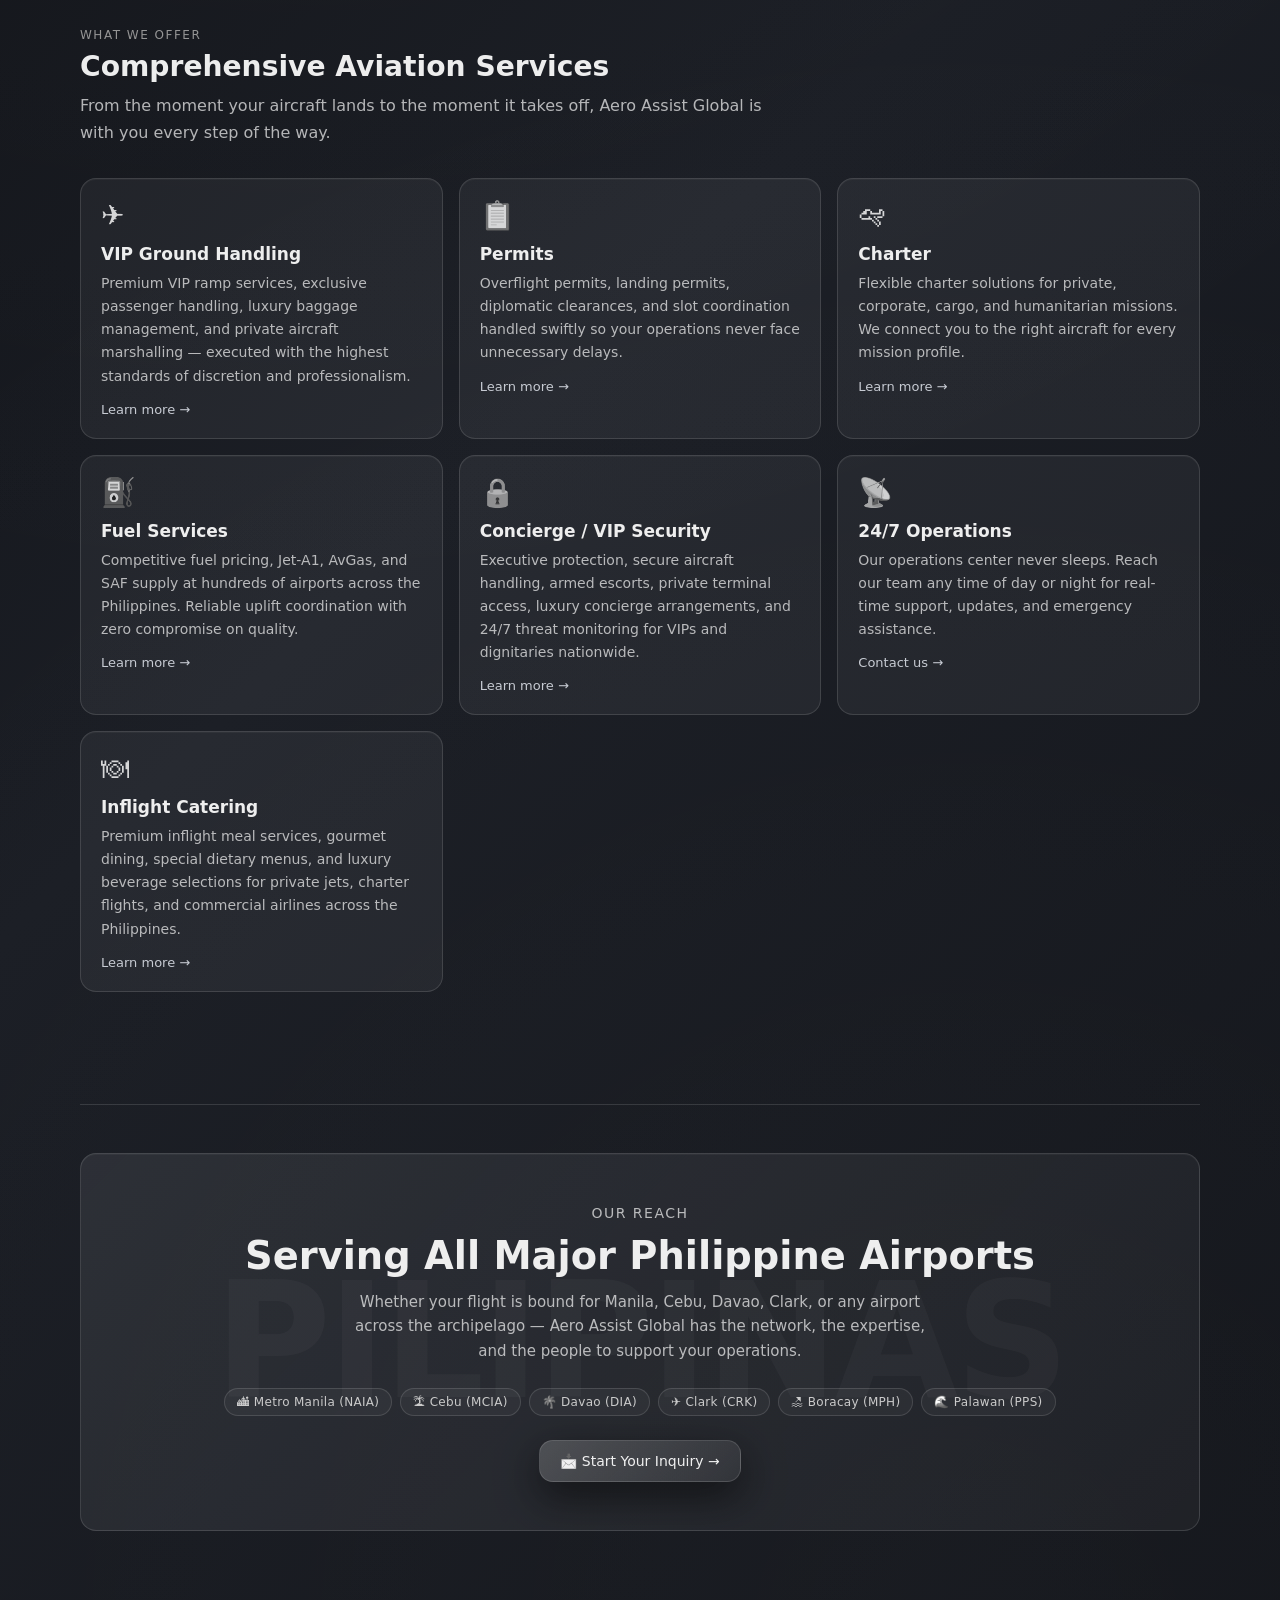
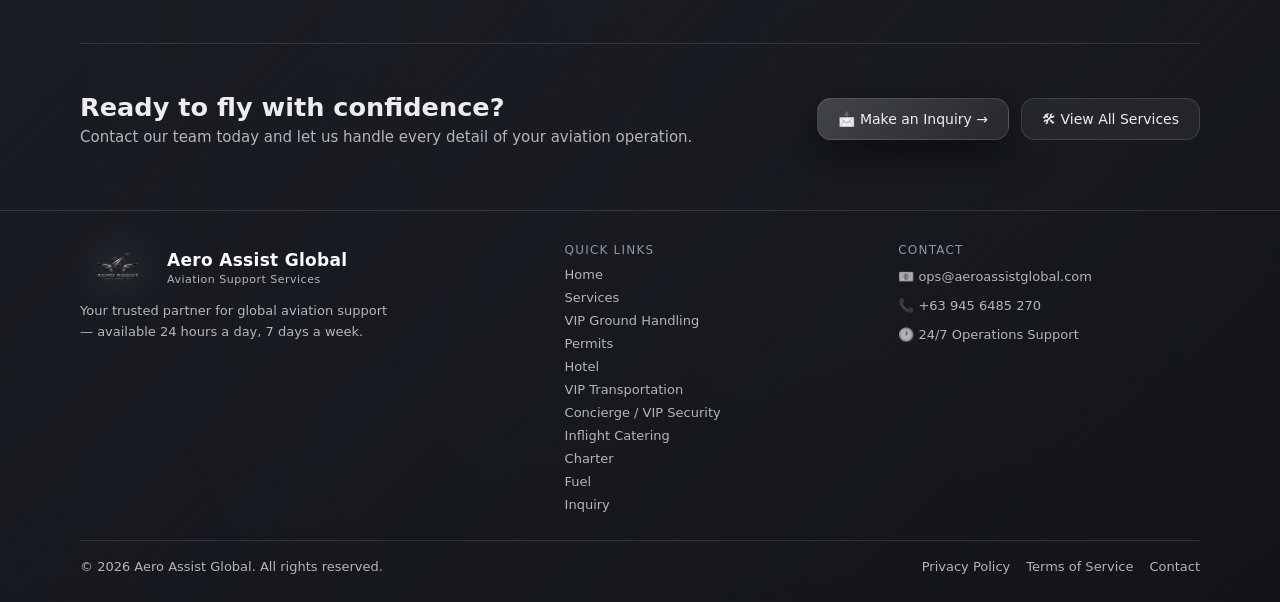
==== commit 97cf9649: "Update index.html" ====
--- a/index.html
+++ b/index.html
@@ -1,10 +1,10 @@
-<!DOCTYPE html>
+﻿<!DOCTYPE html>
 <html lang="en">
 <head>
   <meta charset="UTF-8" />
   <meta name="viewport" content="width=device-width, initial-scale=1.0" />
-  <meta name="description" content="Aero Assist Global — Professional aviation support services across the Philippines. VIP ground handling, permits, catering, CAAP liaison and more." />
-  <title>Aero Assist Global | Aviation Support Services Philippines</title>
+  <meta name="description" content="Aero Assist Global — Premier aviation support services including ground handling, permits, charter, and fuel services across the Philippines." />
+  <title>Aero Assist Global | Aviation Support Services</title>
   <link rel="stylesheet" href="assets/css/styles.css" />
   <link rel="icon" type="image/png" href="assets/img/logo.png" />
 </head>
@@ -12,507 +12,627 @@
 
   <a href="#main" class="skip-link">Skip to main content</a>
 
+  <!-- ═══════════════════════════════════════
+       HEADER / NAV
+  ═══════════════════════════════════════ -->
   <header class="header">
     <div class="container">
       <nav class="nav" role="navigation" aria-label="Main navigation">
 
-        <a href="index.html" class="brand">
-          <img src="assets/img/logo.png"
-               alt="Aero Assist Global Logo"
-               style="height:50px;width:auto;
-                      filter:drop-shadow(0 0 20px rgba(255,255,255,0.45))
-                             drop-shadow(0 0 40px rgba(255,255,255,0.15));
-                      transition:all 0.4s ease;">
-          <div class="brand-text">
-            <span class="name">Aero Assist Global</span>
-            <span class="tag">Aviation Support Services</span>
-          </div>
-        </a>
-
+        <!-- Brand - Logo + Name Side by Side -->
+<a href="index.html" class="brand">
+  <img src="assets/img/logo.png" 
+       alt="Aero Assist Global Logo"
+       style="
+         height: 50px; 
+         width: auto;
+         filter: drop-shadow(0 0 20px rgba(255,255,255,0.45)) drop-shadow(0 0 40px rgba(255,255,255,0.15));
+         transition: all 0.4s ease;
+       ">
+  <div class="brand-text">
+    <span class="name">Aero Assist Global</span>
+    <span class="tag">Aviation Support Services</span>
+  </div>
+</a>
+
+        <!-- Desktop + Mobile Nav Links -->
         <ul class="nav-links" data-nav-links role="list">
 
           <li class="nav-item">
-            <a href="index.html" class="nav-link active" data-page="index.html">🏠 Home</a>
+            <a href="index.html"
+               class="nav-link"
+               data-page="index.html">
+              🏠 Home
+            </a>
           </li>
 
+          <!-- Services with dropdown -->
           <li class="nav-item" data-dropdown>
-            <a href="services.html" class="nav-link" data-page="services.html"
-               aria-haspopup="true" aria-expanded="false">🛠 Services ▾</a>
-            <div class="dropdown" role="menu">
-              <a href="ground-handling.html" role="menuitem">
-                <span class="dropdown-icon">✈️</span>
-                <div>
-                  <div style="font-weight:600;color:rgba(255,255,255,0.92);">VIP Ground Handling</div>
-                  <div style="font-size:12px;margin-top:2px;">Ramp, passenger & cargo support</div>
-                </div>
+            <a href="services.html"
+               class="nav-link"
+               data-page="services.html"
+               aria-haspopup="true"
+               aria-expanded="false">
+              🛠 Services ▾
+            </a>
+<div class="dropdown" role="menu">
+  <a href="ground-handling.html" role="menuitem">
+    <span class="dropdown-icon">✈️</span>
+    <div>
+      <div style="font-weight:600;color:rgba(255,255,255,0.92);">VIP Ground Handling</div>
+      <div style="font-size:12px;margin-top:2px;">Ramp, passenger & cargo support</div>
+    </div>
+  </a>
+  <a href="permits.html" role="menuitem">
+    <span class="dropdown-icon">📋</span>
+    <div>
+      <div style="font-weight:600;color:rgba(255,255,255,0.92);">Permits</div>
+      <div style="font-size:12px;margin-top:2px;">Overflight & landing permits</div>
+    </div>
+  </a>
+  <a href="hotel.html" role="menuitem">
+    <span class="dropdown-icon">🏨</span>
+    <div>
+      <div style="font-weight:600;color:rgba(255,255,255,0.92);">Hotel</div>
+      <div style="font-size:12px;margin-top:2px;">Crew & passenger accommodation</div>
+    </div>
+  </a>
+  <a href="vip-transport.html" role="menuitem">
+    <span class="dropdown-icon">🚗</span>
+    <div>
+      <div style="font-weight:600;color:rgba(255,255,255,0.92);">VIP Transportation</div>
+      <div style="font-size:12px;margin-top:2px;">Luxury ground transfers</div>
+    </div>
+  </a>
+  <a href="concierge-vip-security.html" role="menuitem">
+    <span class="dropdown-icon">🔒</span>
+    <div>
+      <div style="font-weight:600;color:rgba(255,255,255,0.92);">Concierge / VIP Security</div>
+      <div style="font-size:12px;margin-top:2px;">Executive protection & concierge</div>
+    </div>
+  </a>
+  <a href="inflight-catering.html" role="menuitem">
+    <span class="dropdown-icon">🍽</span>
+    <div>
+      <div style="font-weight:600;color:rgba(255,255,255,0.92);">Inflight Catering</div>
+      <div style="font-size:12px;margin-top:2px;">Premium inflight meal services</div>
+    </div>
+  </a>
+  <a href="caap-liaison.html" role="menuitem">
+  <span class="dropdown-icon">🛃</span>
+  <div>
+    <div style="font-weight:600;color:rgba(255,255,255,0.92);">CAAP Liaison Services</div>
+    <div style="font-size:12px;margin-top:2px;">Regulatory & Ramp Coordination</div>
+  </div>
+</a>
+
+            <div style="padding:8px 8px 6px;border-top:1px solid rgba(255,255,255,0.10);margin-top:6px;">
+              <a href="services.html" style="display:flex;align-items:center;justify-content:center;gap:8px;padding:10px 14px;border-radius:10px;background:rgba(199,203,211,0.10);border:1px solid rgba(255,255,255,0.12);color:rgba(255,255,255,0.85);font-size:13px;font-weight:600;transition:background 200ms ease;text-decoration:none;">
+                &#128717; View All Services &rarr;
               </a>
-              <a href="permits.html" role="menuitem">
-                <span class="dropdown-icon">📋</span>
-                <div>
-                  <div style="font-weight:600;color:rgba(255,255,255,0.92);">Permits</div>
-                  <div style="font-size:12px;margin-top:2px;">Overflight & landing permits</div>
-                </div>
-              </a>
-              <a href="hotel.html" role="menuitem">
-                <span class="dropdown-icon">🏨</span>
-                <div>
-                  <div style="font-weight:600;color:rgba(255,255,255,0.92);">Hotel</div>
-                  <div style="font-size:12px;margin-top:2px;">Crew & passenger accommodation</div>
-                </div>
-              </a>
-              <a href="vip-transport.html" role="menuitem">
-                <span class="dropdown-icon">🚗</span>
-                <div>
-                  <div style="font-weight:600;color:rgba(255,255,255,0.92);">VIP Transportation</div>
-                  <div style="font-size:12px;margin-top:2px;">Luxury ground transfers</div>
-                </div>
-              </a>
-              <a href="concierge-vip-security.html" role="menuitem">
-                <span class="dropdown-icon">🔒</span>
-                <div>
-                  <div style="font-weight:600;color:rgba(255,255,255,0.92);">Concierge / VIP Security</div>
-                  <div style="font-size:12px;margin-top:2px;">Executive protection & concierge</div>
-                </div>
-              </a>
-              <a href="inflight-catering.html" role="menuitem">
-                <span class="dropdown-icon">🍽️</span>
-                <div>
-                  <div style="font-weight:600;color:rgba(255,255,255,0.92);">Inflight Catering</div>
-                  <div style="font-size:12px;margin-top:2px;">Premium inflight meal services</div>
-                </div>
-              </a>
-              <a href="caap-liaison.html" role="menuitem">
-                <span class="dropdown-icon">🏛️</span>
-                <div>
-                  <div style="font-weight:600;color:rgba(255,255,255,0.92);">CAAP Liaison Services</div>
-                  <div style="font-size:12px;margin-top:2px;">Regulatory coordination & airport facilitation</div>
-                </div>
-              </a>
-              <div style="padding:8px 8px 6px;border-top:1px solid rgba(255,255,255,0.10);margin-top:6px;">
-                <a href="services.html"
-                   style="display:flex;align-items:center;justify-content:center;
-                          gap:8px;padding:10px 14px;border-radius:10px;
-                          background:rgba(199,203,211,0.10);
-                          border:1px solid rgba(255,255,255,0.12);
-                          color:rgba(255,255,255,0.85);font-size:13px;
-                          font-weight:600;transition:background 200ms ease;
-                          text-decoration:none;">
-                  🗂️ View All Services →
-                </a>
-              </div>
             </div>
+</div>
           </li>
 
           <li class="nav-item">
-            <a href="charter.html" class="nav-link" data-page="charter.html">🛩️ Charter</a>
+            <a href="charter.html"
+               class="nav-link"
+               data-page="charter.html">
+              🛩 Charter
+            </a>
           </li>
 
           <li class="nav-item">
-            <a href="fuel.html" class="nav-link" data-page="fuel.html">⛽ Fuel</a>
+            <a href="fuel.html"
+               class="nav-link"
+               data-page="fuel.html">
+              ⛽ Fuel
+            </a>
           </li>
 
           <li class="nav-item">
-            <a href="inquiry.html" class="nav-cta" data-page="inquiry.html">📩 Inquiry</a>
+            <a href="inquiry.html"
+               class="nav-cta"
+               data-page="inquiry.html">
+              📩 Inquiry
+            </a>
           </li>
 
         </ul>
 
-        <button class="menu-btn" data-menu-btn
-                aria-label="Toggle navigation menu"
-                aria-expanded="false">☰</button>
+        <!-- Hamburger button (mobile) -->
+        <button
+          class="menu-btn"
+          data-menu-btn
+          aria-label="Toggle navigation menu"
+          aria-expanded="false">
+          ☰
+        </button>
 
       </nav>
     </div>
   </header>
 
+  <!-- ═══════════════════════════════════════
+       HERO — Background Video
+  ═══════════════════════════════════════ -->
   <main id="main">
-
-    <!-- HERO SECTION -->
-    <section class="hero" aria-labelledby="hero-title">
-      <div class="hero-bg" aria-hidden="true"></div>
-      <img src="assets/img/logo.png" alt="" aria-hidden="true" class="hero-logo">
+    <section class="hero" aria-label="Hero section">
+
+      <!-- Background Video -->
+      <video
+        class="hero-video"
+        autoplay
+        muted
+        loop
+        playsinline
+        poster="assets/media/hero-poster.jpg"
+        aria-hidden="true">
+        <source src="assets/media/hero.mp4" type="video/mp4" />
+      </video>
+
+           <!-- Overlay -->
+      <div class="hero-overlay" aria-hidden="true"></div>
+
+      <!-- Hero Logo Right Side -->
+      <img src="assets/img/logo.png" 
+           alt="" 
+           aria-hidden="true" 
+           class="hero-logo">
+
+      <!-- Content -->
       <div class="container">
         <div class="hero-content">
-          <div class="hero-badge">
-            <span>🇵🇭 Philippines Aviation Support</span>
-          </div>
-          <h1 class="hero-title" id="hero-title">
-            Elevating Aviation<br>
-            <span>Support Excellence</span>
-          </h1>
-          <p class="hero-sub">
-            Aero Assist Global delivers world-class aviation support
-            services across the Philippines — VIP ground handling,
-            permits, catering, CAAP liaison, charter solutions and more.
-          </p>
-          <div class="hero-actions">
-            <a href="services.html" class="btn-primary">🛠 Explore Services</a>
-            <a href="inquiry.html" class="btn-secondary">📩 Request Inquiry</a>
-          </div>
-          <div class="hero-stats">
-            <div class="stat">
-              <span class="stat-num">24/7</span>
-              <span class="stat-label">Operations</span>
+
+<div class="kicker">
+  ✈️ &nbsp;Trusted Aviation Support Across the Philippines
+</div>
+
+<h1 class="hero-title">
+  Elevating Aviation <span>Operations Nationwide</span>
+</h1>
+
+<p class="hero-lead">
+  Aero Assist Global delivers world-class aviation support services
+  across the Philippines — from seamless ground handling and regulatory
+  permits to charter solutions and fuel supply. Your mission is our priority.
+</p>
+
+          <div class="actions">
+            <a href="services.html" class="btn primary">
+              🛠 Explore Services &nbsp;→
+            </a>
+            <a href="inquiry.html" class="btn">
+              📩 Get in Touch
+            </a>
+          </div>
+
+          <!-- Animated Stats -->
+          <div class="stats-row">
+<div class="stat-item reveal">
+  <div class="num" data-target="85" data-suffix="+">0</div>
+  <div class="label">Philippine Airports</div>
+</div>
+            <div class="stat-item reveal">
+              <div
+                class="num"
+                data-target="5000"
+                data-suffix="+">0</div>
+              <div class="label">Flights Supported</div>
             </div>
-            <div class="stat">
-              <span class="stat-num">PH</span>
-              <span class="stat-label">Nationwide</span>
+            <div class="stat-item reveal">
+              <div
+                class="num"
+                data-target="24"
+                data-suffix="/7">0</div>
+              <div class="label">Operations Support</div>
             </div>
-            <div class="stat">
-              <span class="stat-num">VIP</span>
-              <span class="stat-label">Service Level</span>
+            <div class="stat-item reveal">
+              <div
+                class="num"
+                data-target="10"
+                data-suffix="+ yrs">0</div>
+              <div class="label">Industry Experience</div>
             </div>
-            <div class="stat">
-              <span class="stat-num">100%</span>
-              <span class="stat-label">Dedicated</span>
-            </div>
-          </div>
-        </div>
-      </div>
+          </div>
+
+        </div>
+      </div>
+
+      <!-- Scroll hint -->
+      <div class="scroll-hint" aria-hidden="true">
+        <span>Scroll</span>
+        <span>↓</span>
+      </div>
+
     </section>
 
-    <!-- SECTION — Services Overview -->
-    <section class="section" aria-labelledby="services-title">
+    <!-- ═══════════════════════════════════════
+         SECTION — Who We Are
+    ═══════════════════════════════════════ -->
+    <section class="section" aria-labelledby="about-title">
       <div class="container">
+
+        <p class="section-label">Who We Are</p>
+        <h2 class="section-title reveal" id="about-title">
+          A Global Partner in Aviation Excellence
+        </h2>
+<p class="section-sub reveal">
+  Aero Assist Global is a full-service aviation support company
+  committed to delivering safe, efficient, and reliable solutions
+  for airlines, private operators, cargo carriers, and government
+  aviation entities across the Philippines.
+</p>
+
+        <div class="split">
+          <div class="panel reveal">
+            <h3>Our Mission</h3>
+            <p>
+              To provide seamless, professional, and cost-effective aviation
+              support services that empower our clients to operate with
+              confidence — anywhere in the world, at any time.
+            </p>
+            <ul class="check-list" style="margin-top:14px;">
+              <li>Dedicated 24/7 operations team</li>
+              <li>Nationwide Network of trusted partners</li>
+              <li>Strict compliance with international aviation regulations</li>
+              <li>Tailored solutions for every client</li>
+              <li>Rapid response and real-time communication</li>
+            </ul>
+          </div>
+          <div class="panel reveal">
+            <h3>Why Choose Us</h3>
+            <p>
+              With over a decade of experience in the aviation industry,
+              Aero Assist Global has built a reputation for reliability,
+              professionalism, and excellence.
+            </p>
+<div class="badge-row" style="margin-top:14px;">
+  <span class="badge">✈️ IATA Aligned</span>
+  <span class="badge">🕐 24/7 Support</span>
+  <span class="badge">🤝 Trusted Partners</span>
+  <a href="ph-airports.html" class="badge" style="
+    cursor: pointer;
+    transition: all 0.3s ease;
+    background: rgba(199,203,211,0.12);
+    border-color: rgba(255,255,255,0.25);
+    text-decoration: none;
+    color: var(--silver);
+  ">🇵🇭 All PH Airports →</a>
+</div>
+          </div>
+        </div>
+
+      </div>
+    </section>
+
+    <!-- ═══════════════════════════════════════
+         SECTION — Services Overview
+    ═══════════════════════════════════════ -->
+    <section class="section" style="padding-top:0;" aria-labelledby="services-title">
+      <div class="container">
+
+        <hr class="divider" />
 
         <p class="section-label">What We Offer</p>
         <h2 class="section-title reveal" id="services-title">
-          Full-Spectrum Aviation Support
+          Comprehensive Aviation Services
         </h2>
         <p class="section-sub reveal">
-          From the moment your aircraft arrives to the moment
-          it departs — we handle every detail with precision,
-          professionalism, and a commitment to excellence.
+          From the moment your aircraft lands to the moment it takes off,
+          Aero Assist Global is with you every step of the way.
         </p>
 
-        <div class="grid-3" style="margin-top:48px;">
-
-          <a href="ground-handling.html" class="card card-link reveal">
+        <div class="grid-3">
+
+          <div class="card reveal">
             <div class="card-icon">✈️</div>
             <h3>VIP Ground Handling</h3>
             <p>
-              Premium ramp, passenger, and cargo handling
-              for VIP, VVIP, and charter operations
-              across Philippine airports.
-            </p>
-            <span class="card-arrow">→</span>
-          </a>
-
-          <a href="permits.html" class="card card-link reveal">
+  Premium VIP ramp services, exclusive passenger
+  handling, luxury baggage management, and private
+  aircraft marshalling — executed with the highest
+  standards of discretion and professionalism.
+            </p>
+            <a href="ground-handling.html" class="card-link">
+              Learn more →
+            </a>
+          </div>
+
+          <div class="card reveal">
             <div class="card-icon">📋</div>
             <h3>Permits</h3>
             <p>
-              Overflight and landing permit facilitation
-              for international and domestic operations —
-              processed swiftly and accurately.
-            </p>
-            <span class="card-arrow">→</span>
-          </a>
-
-          <a href="hotel.html" class="card card-link reveal">
-            <div class="card-icon">🏨</div>
-            <h3>Hotel Services</h3>
+              Overflight permits, landing permits, diplomatic clearances,
+              and slot coordination handled swiftly so your operations
+              never face unnecessary delays.
+            </p>
+            <a href="permits.html" class="card-link">
+              Learn more →
+            </a>
+          </div>
+
+          <div class="card reveal">
+            <div class="card-icon">🛩</div>
+            <h3>Charter</h3>
             <p>
-              Premium crew and passenger hotel
-              accommodation at top-rated properties
-              near all major Philippine airports.
-            </p>
-            <span class="card-arrow">→</span>
-          </a>
-
-          <a href="vip-transport.html" class="card card-link reveal">
-            <div class="card-icon">🚗</div>
-            <h3>VIP Transportation</h3>
-            <p>
-              Luxury ground transportation for VIP
-              passengers, crew members, and executives
-              with professional drivers and premium vehicles.
-            </p>
-            <span class="card-arrow">→</span>
-          </a>
-
-          <a href="concierge-vip-security.html" class="card card-link reveal">
-            <div class="card-icon">🔒</div>
-            <h3>Concierge / VIP Security</h3>
-            <p>
-              Executive protection, VIP concierge services,
-              and comprehensive security solutions for
-              high-profile passengers and operations.
-            </p>
-            <span class="card-arrow">→</span>
-          </a>
-
-          <a href="inflight-catering.html" class="card card-link reveal">
-            <div class="card-icon">🍽️</div>
-            <h3>Inflight Catering</h3>
-            <p>
-              Premium inflight meal and beverage services
-              crafted by expert culinary teams — tailored
-              to every dietary requirement and preference.
-            </p>
-            <span class="card-arrow">→</span>
-          </a>
-
-          <a href="caap-liaison.html" class="card card-link reveal">
-            <div class="card-icon">🏛️</div>
-            <h3>CAAP Liaison Services</h3>
-            <p>
-              Professional regulatory coordination, permit
-              facilitation, and airport authority liaison
-              with the Civil Aviation Authority of the Philippines.
-            </p>
-            <span class="card-arrow">→</span>
-          </a>
-
-          <a href="charter.html" class="card card-link reveal">
-            <div class="card-icon">🛩️</div>
-            <h3>Charter Solutions</h3>
-            <p>
-              Tailored private and group charter flight
-              solutions across the Philippines and
-              beyond — flexible, reliable, and efficient.
-            </p>
-            <span class="card-arrow">→</span>
-          </a>
-
-          <a href="fuel.html" class="card card-link reveal">
+              Flexible charter solutions for private, corporate, cargo,
+              and humanitarian missions. We connect you to the right
+              aircraft for every mission profile.
+            </p>
+            <a href="charter.html" class="card-link">
+              Learn more →
+            </a>
+          </div>
+
+          <div class="card reveal">
             <div class="card-icon">⛽</div>
             <h3>Fuel Services</h3>
             <p>
-              Reliable aviation fuel supply and
-              coordination at all major Philippine
-              airports — quality assured and competitively priced.
-            </p>
-            <span class="card-arrow">→</span>
+              Competitive fuel pricing, Jet-A1, AvGas, and SAF supply
+              at hundreds of airports across the Philippines. Reliable uplift
+              coordination with zero compromise on quality.
+            </p>
+            <a href="fuel.html" class="card-link">
+              Learn more →
+            </a>
+          </div>
+
+<div class="card reveal">
+  <div class="card-icon">🔒</div>
+  <h3>Concierge / VIP Security</h3>
+  <p>
+    Executive protection, secure aircraft handling,
+    armed escorts, private terminal access, luxury
+    concierge arrangements, and 24/7 threat
+    monitoring for VIPs and dignitaries nationwide.
+  </p>
+  <a href="concierge-vip-security.html" class="card-link">
+    Learn more →
+  </a>
+</div>
+          <div class="card reveal">
+            <div class="card-icon">📡</div>
+            <h3>24/7 Operations</h3>
+            <p>
+              Our operations center never sleeps. Reach our team
+              any time of day or night for real-time support,
+              updates, and emergency assistance.
+            </p>
+            <a href="inquiry.html" class="card-link">
+              Contact us →
+            </a>
+          </div>
+
+          <div class="card reveal">
+  <div class="card-icon">🍽</div>
+  <h3>Inflight Catering</h3>
+  <p>
+    Premium inflight meal services, gourmet dining,
+    special dietary menus, and luxury beverage
+    selections for private jets, charter flights,
+    and commercial airlines across the Philippines.
+  </p>
+  <a href="inflight-catering.html" class="card-link">
+    Learn more →
+  </a>
+</div>
+
+        </div>
+
+      </div>
+    </section>
+
+    <!-- ═══════════════════════════════════════
+     SECTION — Nationwide Reach Banner
+═══════════════════════════════════════ -->
+<section
+  class="section"
+  style="padding-top:0;"
+  aria-labelledby="reach-title">
+  <div class="container">
+
+    <hr class="divider" />
+
+    <div
+      class="panel reveal"
+      style="
+        text-align:center;
+        padding: 48px 28px;
+        background: linear-gradient(135deg,
+          rgba(199,203,211,0.10),
+          rgba(255,255,255,0.04));
+        position:relative;
+        overflow:hidden;">
+
+      <div aria-hidden="true" style="
+        position:absolute;
+        inset:0;
+        display:flex;
+        align-items:center;
+        justify-content:center;
+        font-size: clamp(80px, 14vw, 160px);
+        font-weight:900;
+        color: rgba(255,255,255,0.03);
+        pointer-events:none;
+        user-select:none;
+        letter-spacing:-4px;">
+        PILIPINAS
+      </div>
+
+      <div style="position:relative;">
+        <p class="section-label" style="justify-content:center;display:flex;">
+          Our Reach
+        </p>
+        <h2 id="reach-title" style="
+          font-size: clamp(26px, 3vw, 40px);
+          margin: 0 0 12px;">
+          Serving All Major Philippine Airports
+        </h2>
+        <p style="
+          color: var(--muted);
+          max-width: 60ch;
+          margin: 0 auto 24px;
+          line-height:1.65;
+          font-size:15px;">
+          Whether your flight is bound for Manila, Cebu, Davao,
+          Clark, or any airport across the archipelago — Aero Assist
+          Global has the network, the expertise, and the people
+          to support your operations.
+        </p>
+        <div class="badge-row" style="justify-content:center;">
+          <span class="badge">🏙 Metro Manila (NAIA)</span>
+          <span class="badge">🏝 Cebu (MCIA)</span>
+          <span class="badge">🌴 Davao (DIA)</span>
+          <span class="badge">✈️ Clark (CRK)</span>
+          <span class="badge">🏖 Boracay (MPH)</span>
+          <span class="badge">🌊 Palawan (PPS)</span>
+        </div>
+        <div style="margin-top:24px;">
+          <a href="inquiry.html" class="btn primary">
+            📩 Start Your Inquiry →
           </a>
-
-        </div>
-
-        <div style="text-align:center;margin-top:40px;">
-          <a href="services.html" class="btn-primary">
-            🗂️ View All Services
-          </a>
-        </div>
-
+        </div>
+      </div>
+
+    </div>
+
+  </div>
+</section>
+
+    <!-- ═══════════════════════════════════════
+         SECTION — CTA Strip
+    ═══════════════════════════════════════ -->
+    <section class="section" style="padding-top:0;" aria-label="Call to action">
+      <div class="container">
+        <hr class="divider" />
+        <div style="
+          display:flex;
+          align-items:center;
+          justify-content:space-between;
+          flex-wrap:wrap;
+          gap:20px;">
+          <div>
+            <h2 style="margin:0 0 6px;font-size:clamp(20px,2vw,28px);">
+              Ready to fly with confidence?
+                          </h2>
+            <p style="color:var(--muted);margin:0;font-size:15px;">
+              Contact our team today and let us handle every detail
+              of your aviation operation.
+            </p>
+          </div>
+          <div class="actions">
+            <a href="inquiry.html" class="btn primary">
+              📩 Make an Inquiry →
+            </a>
+            <a href="services.html" class="btn">
+              🛠 View All Services
+            </a>
+          </div>
+        </div>
       </div>
     </section>
 
-    <!-- SECTION — Why Choose Us -->
-    <section class="section" style="padding-top:0;" aria-labelledby="why-title">
-      <div class="container">
-
-        <hr class="divider" />
-
-        <p class="section-label">Why Choose Us</p>
-        <h2 class="section-title reveal" id="why-title">
-          The Aero Assist Global Advantage
-        </h2>
-        <p class="section-sub reveal">
-          We combine deep local expertise, established
-          authority relationships, and an unwavering
-          commitment to VIP service excellence.
-        </p>
-
-        <div class="grid-4" style="margin-top:40px;">
-
-          <div class="card reveal" style="text-align:center;">
-            <div style="font-size:42px;margin-bottom:12px;">🇵🇭</div>
-            <h3>Philippine Expertise</h3>
-            <p>
-              Deep knowledge of local aviation regulations,
-              airport procedures, and authority requirements
-              built over years of operational experience.
-            </p>
-          </div>
-
-          <div class="card reveal" style="text-align:center;">
-            <div style="font-size:42px;margin-bottom:12px;">🤝</div>
-            <h3>Established Relationships</h3>
-            <p>
-              Strong working relationships with CAAP,
-              airport authorities, and government agencies
-              across all major Philippine airports.
-            </p>
-          </div>
-
-          <div class="card reveal" style="text-align:center;">
-            <div style="font-size:42px;margin-bottom:12px;">⚡</div>
-            <h3>Fast & Reliable</h3>
-            <p>
-              Swift response times, efficient processing,
-              and reliable execution — keeping your
-              operations on schedule every time.
-            </p>
-          </div>
-
-          <div class="card reveal" style="text-align:center;">
-            <div style="font-size:42px;margin-bottom:12px;">🕐</div>
-            <h3>24/7 Availability</h3>
-            <p>
-              Round-the-clock support for urgent
-              operational requirements — available
-              every day of the year, without exception.
-            </p>
-          </div>
-
-        </div>
-
-      </div>
-    </section>
-
-    <!-- SECTION — Airports -->
-    <section class="section" style="padding-top:0;" aria-labelledby="airports-title">
-      <div class="container">
-
-        <hr class="divider" />
-
-        <p class="section-label">Our Coverage</p>
-        <h2 class="section-title reveal" id="airports-title">
-          Airports We Serve
-        </h2>
-        <p class="section-sub reveal">
-          Aero Assist Global operates across all major
-          international and domestic airports throughout
-          the Philippines.
-        </p>
-
-        <div class="grid-3" style="margin-top:40px;">
-
-          <div class="card reveal" style="text-align:center;">
-            <div style="font-size:36px;margin-bottom:10px;">🏙️</div>
-            <h3>NAIA / MNL</h3>
-            <p>Ninoy Aquino International Airport<br>Manila, Metro Manila</p>
-          </div>
-
-          <div class="card reveal" style="text-align:center;">
-            <div style="font-size:36px;margin-bottom:10px;">🌴</div>
-            <h3>MCIA / CEB</h3>
-            <p>Mactan-Cebu International Airport<br>Lapu-Lapu City, Cebu</p>
-          </div>
-
-          <div class="card reveal" style="text-align:center;">
-            <div style="font-size:36px;margin-bottom:10px;">🏝️</div>
-            <h3>IILO / ILO</h3>
-            <p>Iloilo International Airport<br>Cabatuan, Iloilo</p>
-          </div>
-
-          <div class="card reveal" style="text-align:center;">
-            <div style="font-size:36px;margin-bottom:10px;">🌊</div>
-            <h3>RPVD / DVO</h3>
-            <p>Francisco Bangoy International Airport<br>Davao City</p>
-          </div>
-
-          <div class="card reveal" style="text-align:center;">
-            <div style="font-size:36px;margin-bottom:10px;">🏖️</div>
-            <h3>RPVK / KLO</h3>
-            <p>Kalibo International Airport<br>Kalibo, Aklan</p>
-          </div>
-
-          <div class="card reveal" style="text-align:center;">
-            <div style="font-size:36px;margin-bottom:10px;">✈️</div>
-            <h3>All Philippine Airports</h3>
-            <p>
-              Nationwide coverage across all domestic
-              and international airports in the Philippines
-            </p>
-          </div>
-
-        </div>
-
-      </div>
-    </section>
-
-    <!-- SECTION — CTA -->
-    <section class="cta-section" aria-labelledby="cta-title">
-      <div class="container">
-        <h2 class="cta-title reveal" id="cta-title">
-          Ready to Elevate Your Operations?
-        </h2>
-        <p class="cta-sub reveal">
-          Contact our team today for a tailored aviation
-          support solution — we are ready to assist
-          with any requirement, at any Philippine airport.
-        </p>
-        <div class="cta-actions reveal">
-          <a href="inquiry.html" class="btn-primary">📩 Request a Quote</a>
-          <a href="tel:+639456485270" class="btn-secondary">
-            📞 +63 945 648 5270
-          </a>
-        </div>
-      </div>
-    </section>
-
   </main>
 
+  <!-- ═══════════════════════════════════════
+       FOOTER
+  ═══════════════════════════════════════ -->
   <footer class="footer" role="contentinfo">
     <div class="container">
-      <div class="footer-grid">
-
-        <div class="footer-brand">
-          <a href="index.html">
-            <img src="assets/img/logo.png" alt="Aero Assist Global"
-                 style="height:48px;width:auto;margin-bottom:12px;
-                        filter:drop-shadow(0 0 12px rgba(255,255,255,0.3));">
-          </a>
-          <p>
-            Aero Assist Global delivers world-class aviation
-            support services across the Philippines —
-            from VIP ground handling and CAAP liaison
-            to inflight catering and charter solutions.
+      <div class="footer-inner">
+
+        <!-- Brand -->
+        <div>
+          <div class="brand" style="margin-bottom:8px;">
+            <img src="assets/img/logo.png" alt="Aero Assist Global Logo" />
+            <div class="brand-text">
+              <span class="name">Aero Assist Global</span>
+              <span class="tag">Aviation Support Services</span>
+            </div>
+          </div>
+          <p style="font-size:13px;color:var(--muted);max-width:38ch;line-height:1.6;">
+            Your trusted partner for global aviation support —
+            available 24 hours a day, 7 days a week.
           </p>
-          <div class="footer-contact" style="margin-top:16px;">
-            <a href="tel:+639456485270"
-               style="display:flex;align-items:center;gap:8px;
-                      color:rgba(255,255,255,0.75);text-decoration:none;
-                      margin-bottom:8px;font-size:14px;">
-              📞 +63 945 648 5270
-            </a>
-            <a href="mailto:ops@aeroassistglobal.com"
-               style="display:flex;align-items:center;gap:8px;
-                      color:rgba(255,255,255,0.75);text-decoration:none;
-                      font-size:14px;">
-              ✉️ ops@aeroassistglobal.com
-            </a>
-          </div>
-        </div>
-
-        <div class="footer-col">
-          <h4>Services</h4>
-          <ul>
-            <li><a href="ground-handling.html">VIP Ground Handling</a></li>
-            <li><a href="permits.html">Permits</a></li>
-            <li><a href="hotel.html">Hotel Services</a></li>
-            <li><a href="vip-transport.html">VIP Transportation</a></li>
-            <li><a href="concierge-vip-security.html">Concierge / VIP Security</a></li>
-            <li><a href="inflight-catering.html">Inflight Catering</a></li>
-            <li><a href="caap-liaison.html">CAAP Liaison Services</a></li>
-          </ul>
-        </div>
-
-        <div class="footer-col">
-          <h4>Quick Links</h4>
-          <ul>
-            <li><a href="index.html">Home</a></li>
-            <li><a href="services.html">All Services</a></li>
-            <li><a href="charter.html">Charter Solutions</a></li>
-            <li><a href="fuel.html">Fuel Services</a></li>
-            <li><a href="inquiry.html">Request Inquiry</a></li>
-          </ul>
-        </div>
-
-      </div>
-
-      <div class="footer-bottom">
-        <p>© 2025 Aero Assist Global. All rights reserved.</p>
-        <p style="margin-top:4px;font-size:12px;opacity:0.5;">
-          Professional Aviation Support Services — Philippines
-        </p>
+        </div>
+
+        <!-- Quick Links -->
+        <div>
+          <p style="
+            font-size:12px;
+            text-transform:uppercase;
+            letter-spacing:1.2px;
+            color:var(--silver-2);
+            margin:0 0 10px;">
+            Quick Links
+          </p>
+          <div class="footer-links" style="flex-direction:column;gap:8px;">
+  <a href="index.html">Home</a>
+  <a href="services.html">Services</a>
+  <a href="ground-handling.html">VIP Ground Handling</a>
+  <a href="permits.html">Permits</a>
+  <a href="hotel.html">Hotel</a>
+  <a href="vip-transport.html">VIP Transportation</a>
+  <a href="concierge-vip-security.html">Concierge / VIP Security</a>
+  <a href="inflight-catering.html">Inflight Catering</a>
+  <a href="charter.html">Charter</a>
+  <a href="fuel.html">Fuel</a>
+  <a href="inquiry.html">Inquiry</a>
+</div>
+        </div>
+
+        <!-- Contact Info -->
+        <div>
+          <p style="
+            font-size:12px;
+            text-transform:uppercase;
+            letter-spacing:1.2px;
+            color:var(--silver-2);
+            margin:0 0 10px;">
+            Contact
+          </p>
+          <div style="
+            display:grid;
+            gap:8px;
+            font-size:13px;
+            color:var(--muted);
+            line-height:1.6;">
+            <span>📧 ops@aeroassistglobal.com</span>
+            <span>📞 +63 945 6485 270</span>
+            <span>🕐 24/7 Operations Support</span>
+            <span🇵🇭 Nationwide Coverage</span>
+          </div>
+        </div>
+
+      </div>
+
+      <!-- Bottom bar -->
+      <div style="
+        margin-top:28px;
+        padding-top:18px;
+        border-top:1px solid var(--border);
+        display:flex;
+        align-items:center;
+        justify-content:space-between;
+        flex-wrap:wrap;
+        gap:12px;
+        font-size:13px;
+        color:var(--muted);">
+        <span>
+          © <span data-year></span> Aero Assist Global.
+          All rights reserved.
+        </span>
+        <div class="footer-links">
+          <a href="inquiry.html">Privacy Policy</a>
+          <a href="inquiry.html">Terms of Service</a>
+          <a href="inquiry.html">Contact</a>
+        </div>
       </div>
 
     </div>
   </footer>
 
   <script src="assets/js/main.js"></script>
-
 </body>
 </html>
